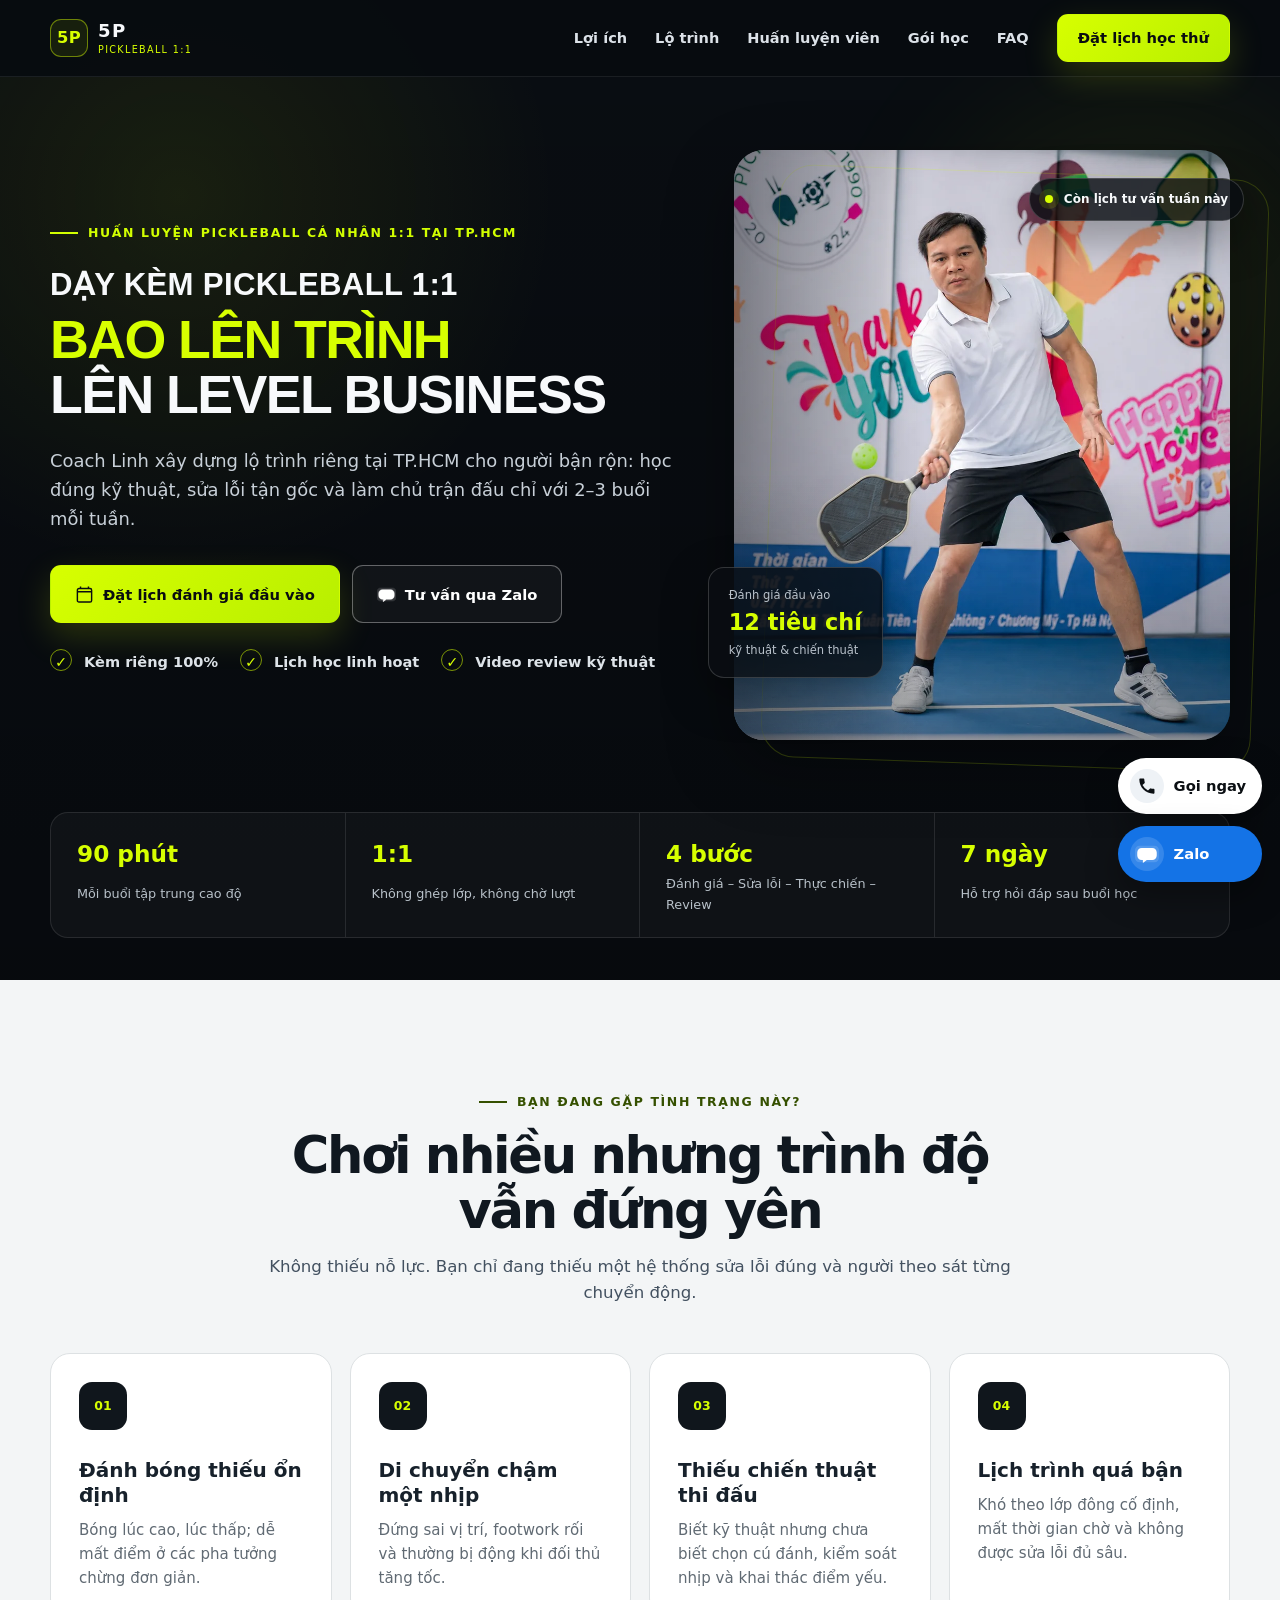
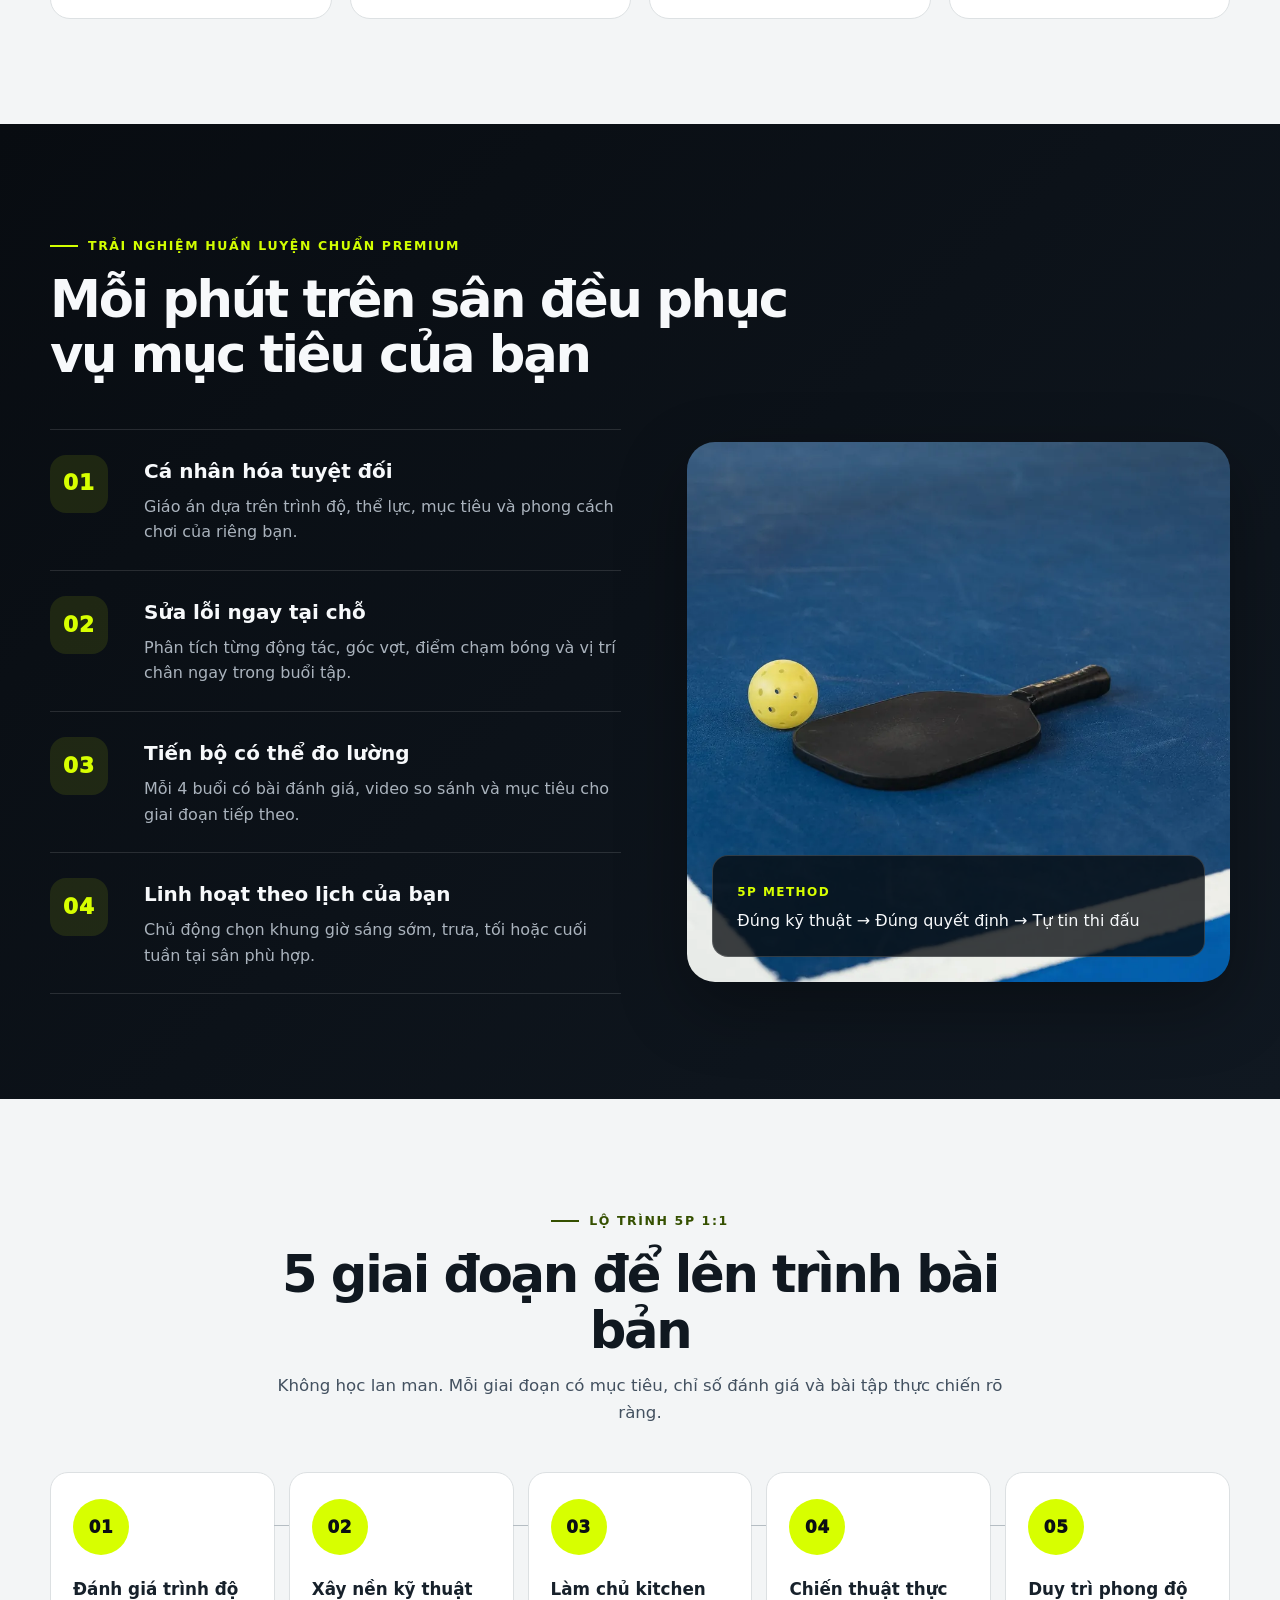
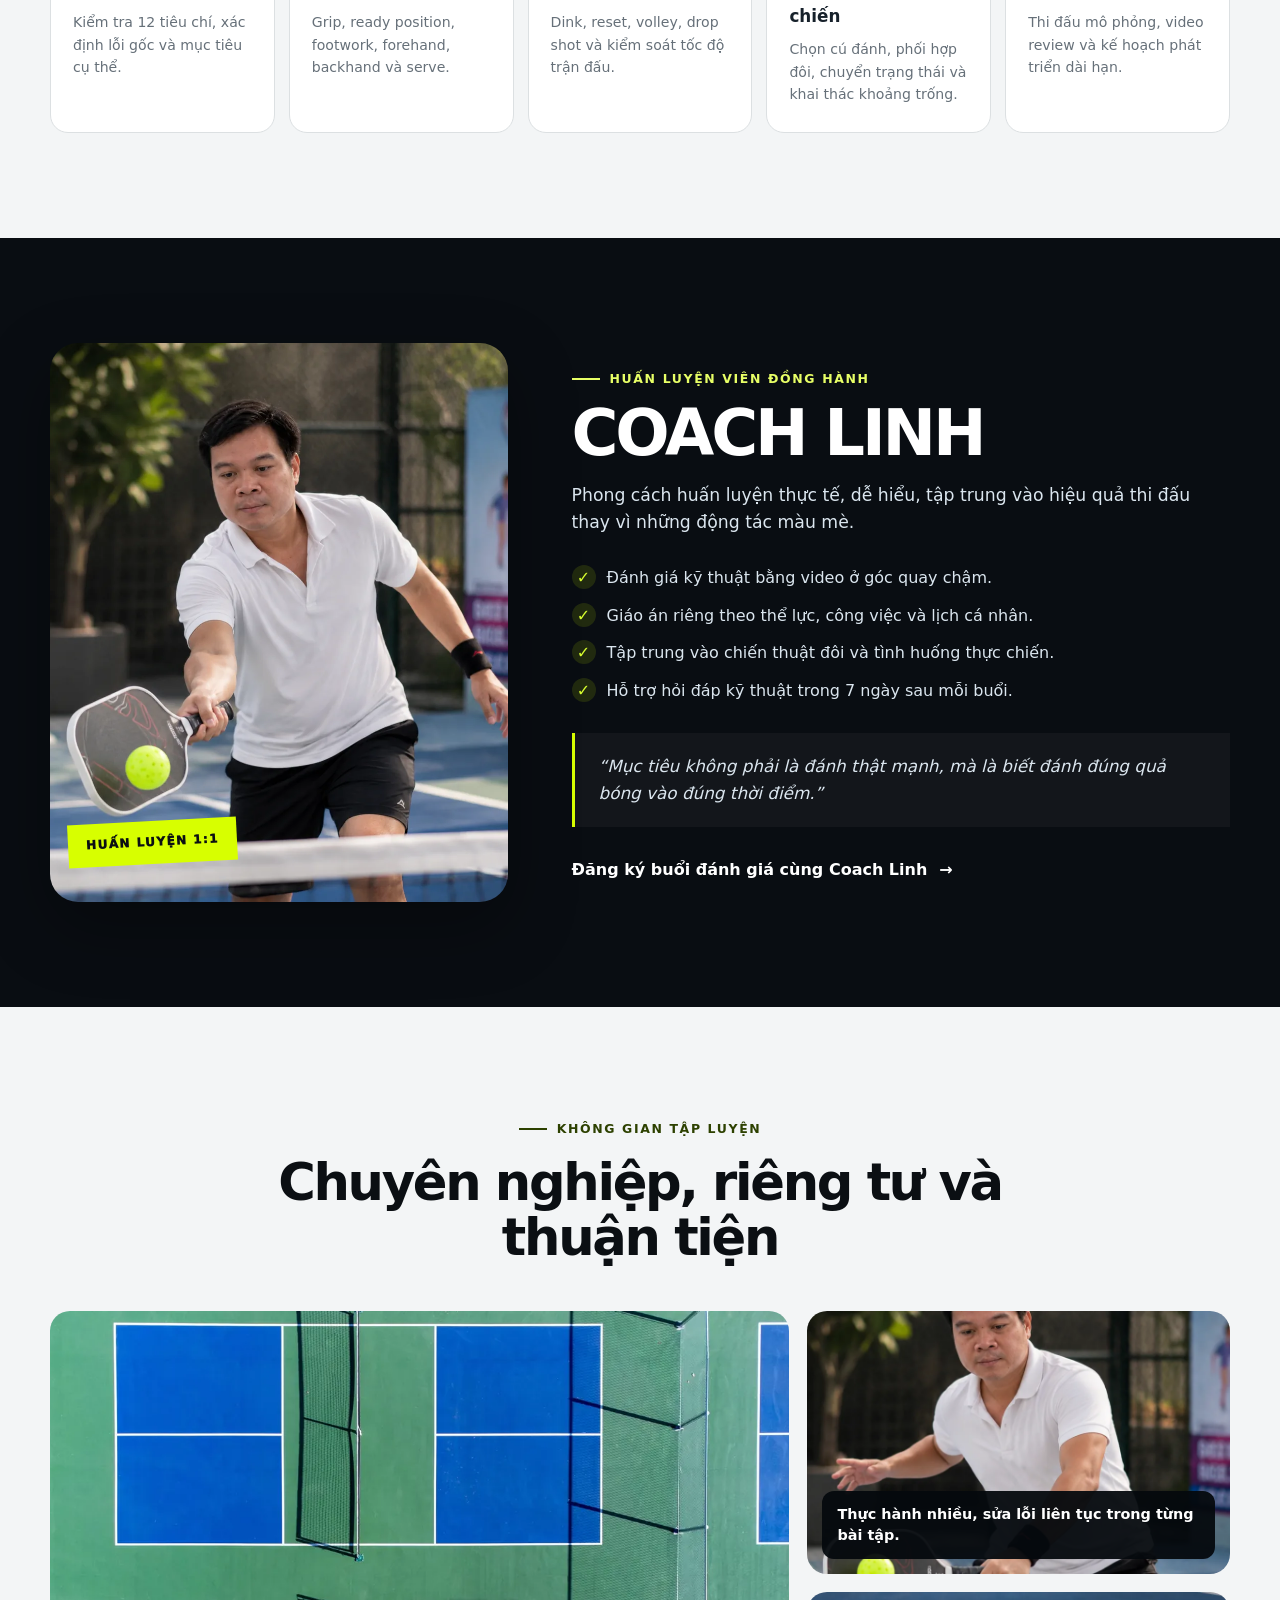
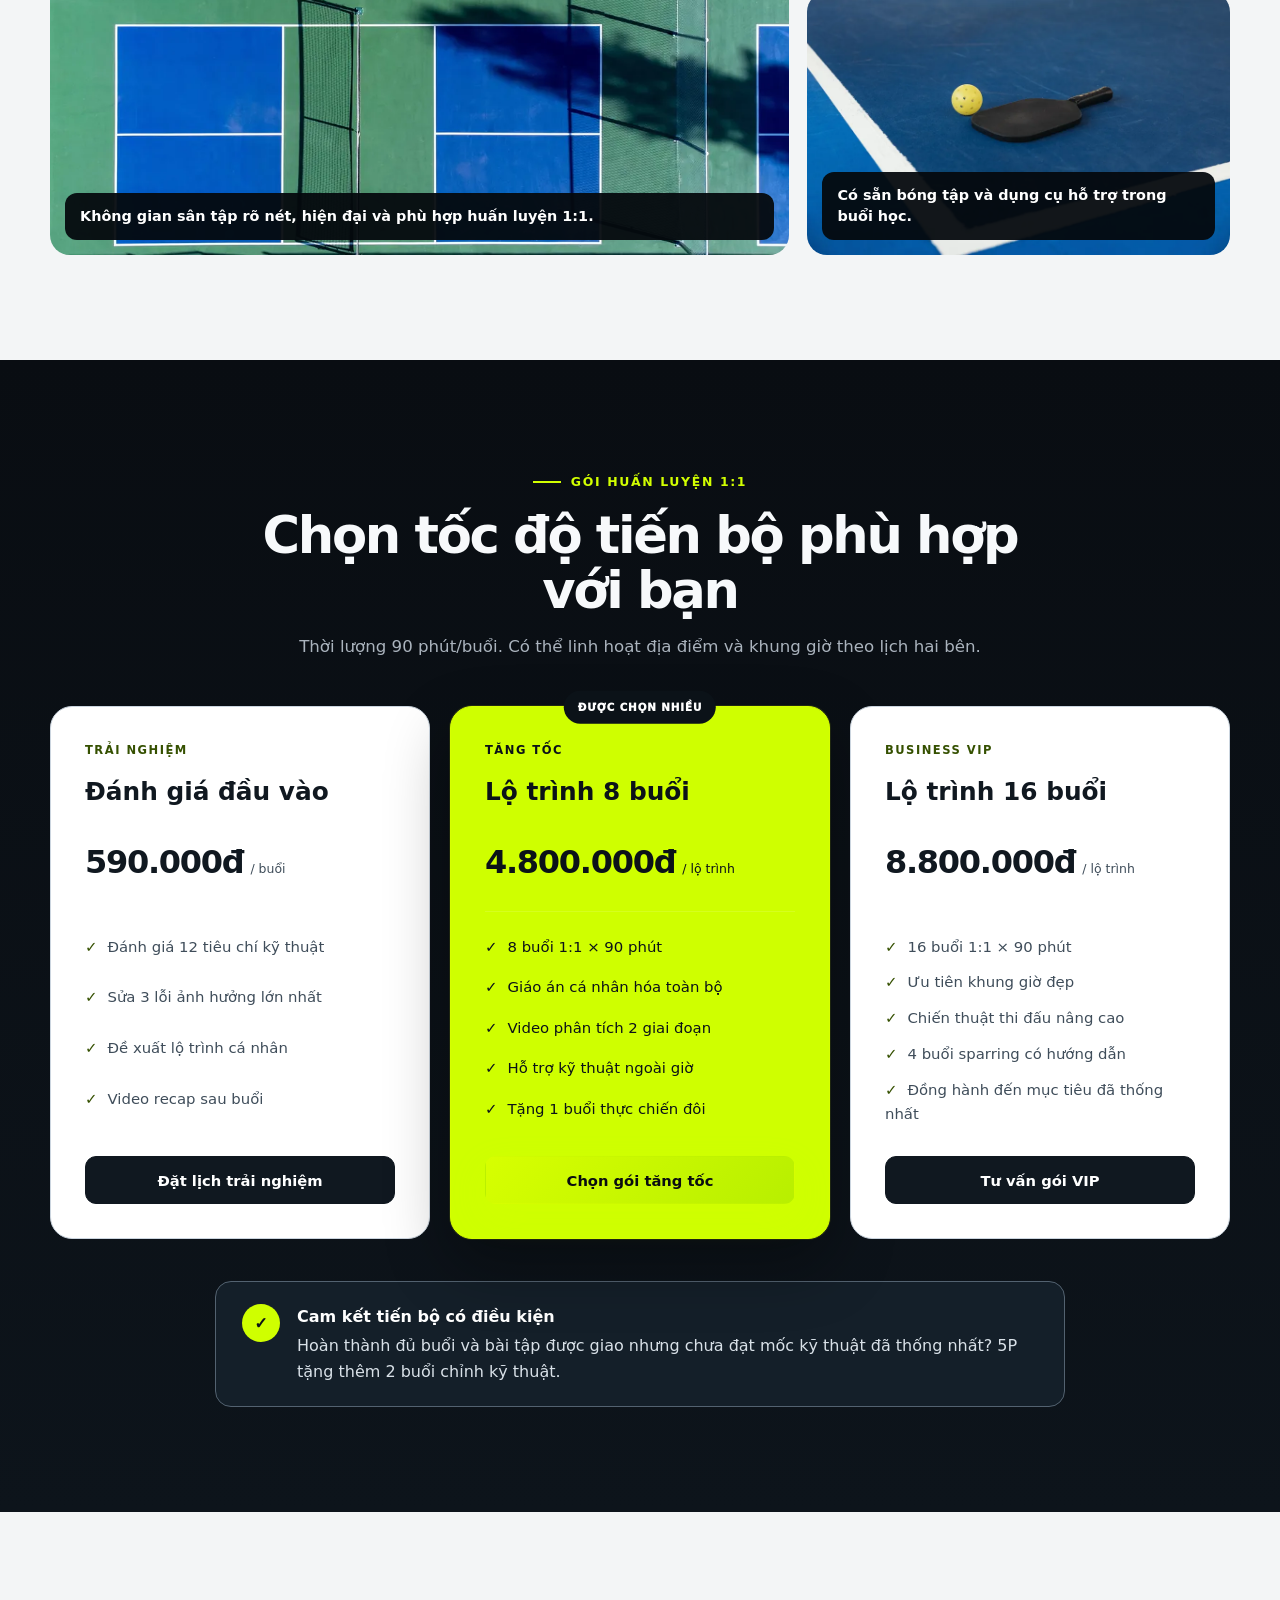
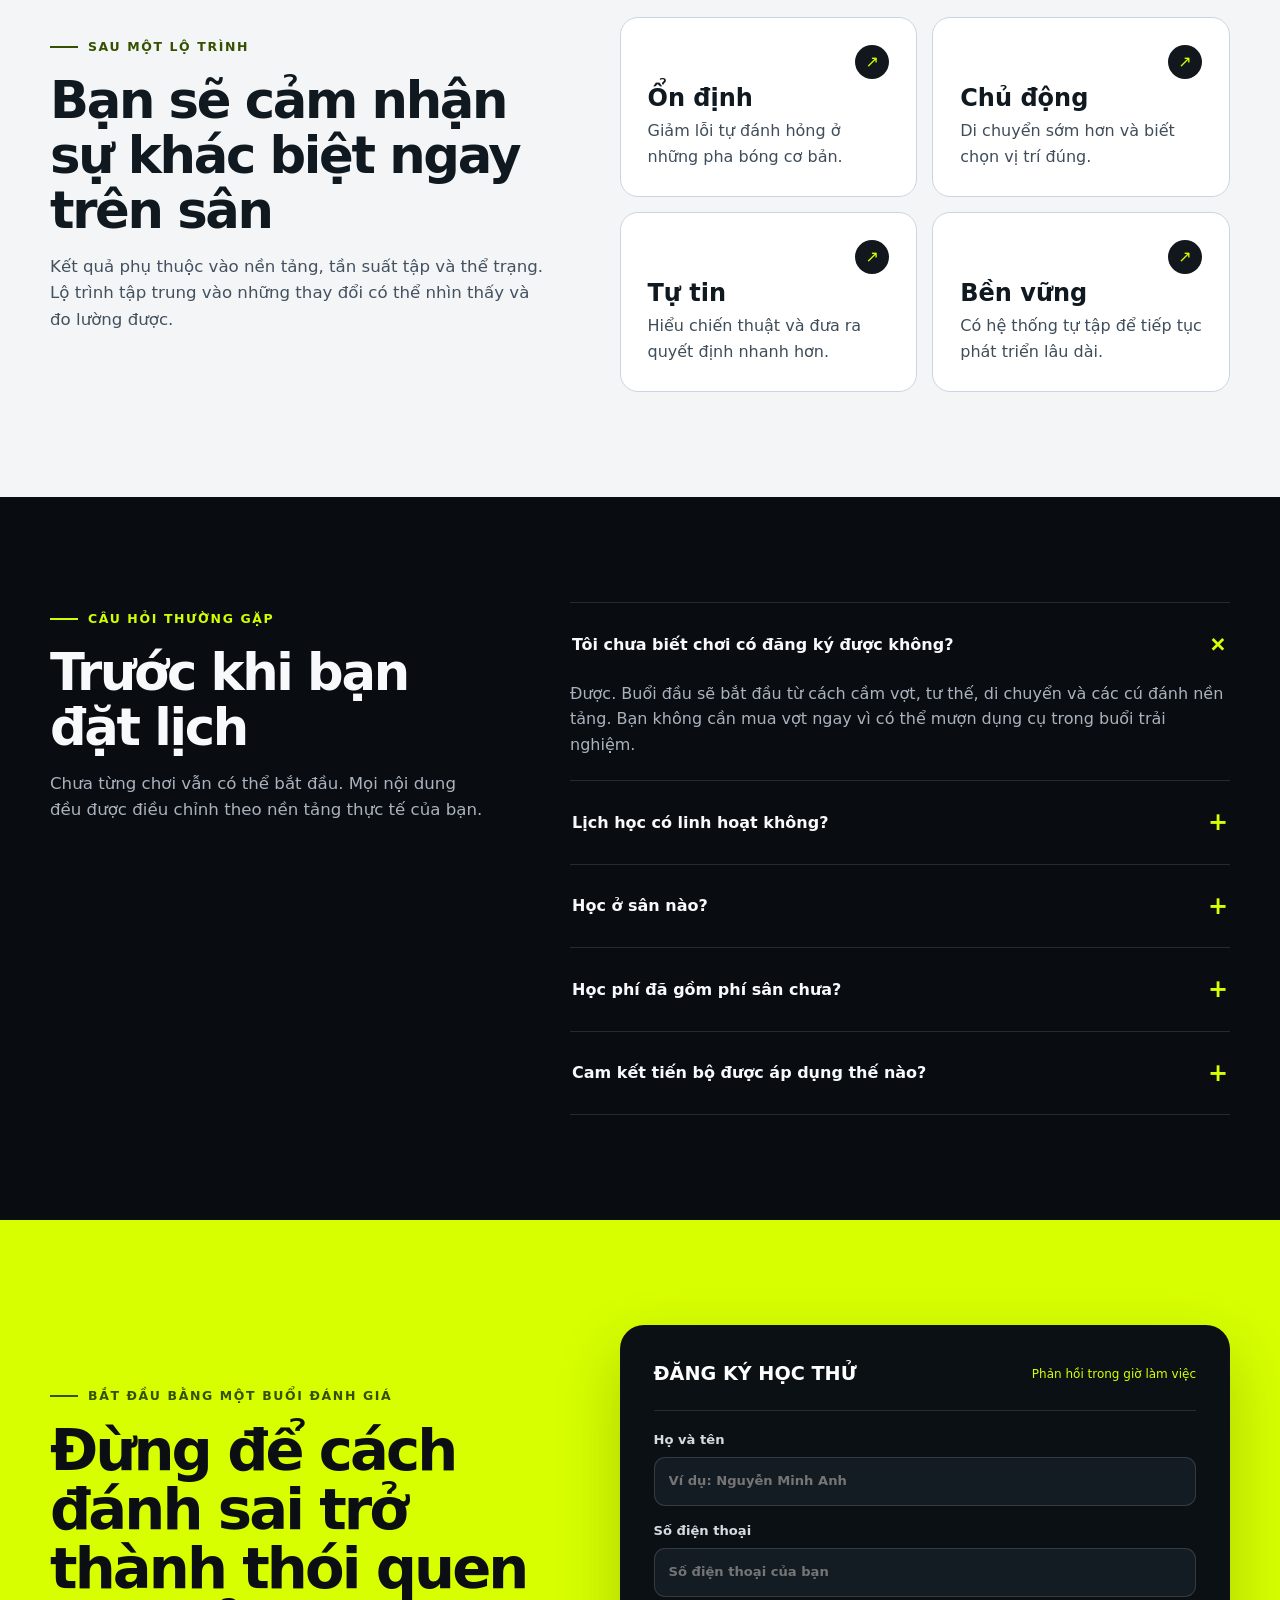
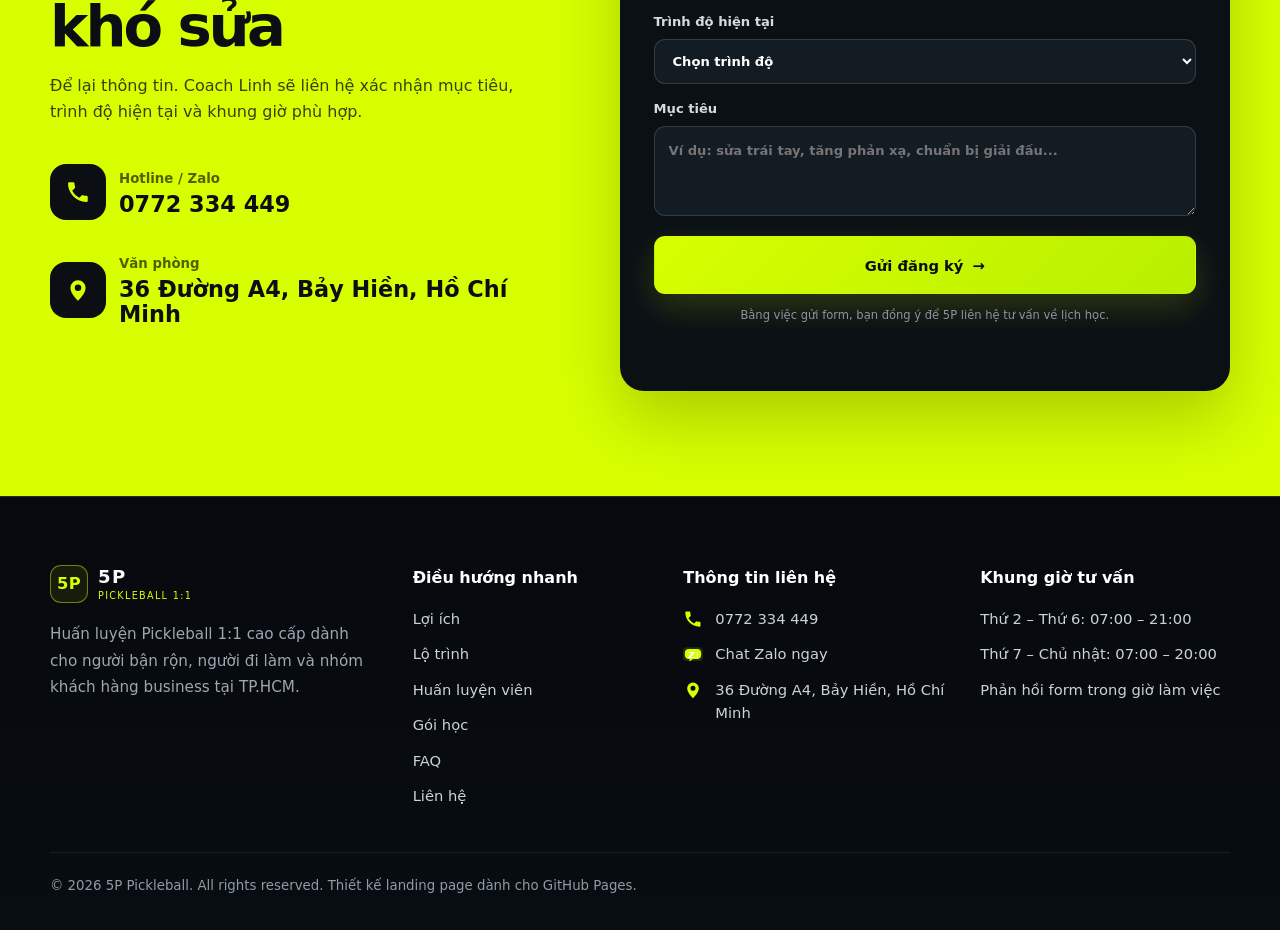
==== index.html @ e4f27873 "Add files via upload" ====
<!doctype html>
<html lang="vi">
<head>
  <meta charset="utf-8">
  <meta name="viewport" content="width=device-width, initial-scale=1">
  <title>Dạy Pickleball 1 Kèm 1 Tại TP.HCM | Coach Linh – 5P</title>
  <meta name="description" content="Coach Linh nhận dạy Pickleball 1 kèm 1 tại TP.HCM với lộ trình cá nhân hóa, lịch học linh hoạt, video sửa kỹ thuật và các gói 8–16 buổi.">
  <meta name="robots" content="index, follow, max-image-preview:large">
  <meta name="theme-color" content="#090d12">
  <meta property="og:type" content="website">
  <meta property="og:locale" content="vi_VN">
  <meta property="og:url" content="https://daykempickleball.com/">
  <meta property="og:site_name" content="5P Pickleball 1:1">
  <meta property="og:title" content="Dạy Pickleball 1 Kèm 1 Tại TP.HCM | Coach Linh – 5P">
  <meta property="og:description" content="Lộ trình Pickleball 1:1 cá nhân hóa, lịch học linh hoạt và video sửa kỹ thuật dành cho người bận rộn tại TP.HCM.">
  <meta property="og:image" content="https://daykempickleball.com/share-zalo-pickleball.png">
  <meta property="og:image:url" content="https://daykempickleball.com/share-zalo-pickleball.png">
  <meta property="og:image:secure_url" content="https://daykempickleball.com/share-zalo-pickleball.png">
  <meta property="og:image:type" content="image/png">
  <meta property="og:image:width" content="1731">
  <meta property="og:image:height" content="909">
  <meta property="og:image:alt" content="5P Pickleball 1:1 - Dạy kèm pickleball 1:1 bao lên trình, lên level business">
  <meta name="twitter:card" content="summary_large_image">
  <meta name="twitter:title" content="Dạy Pickleball 1 Kèm 1 Tại TP.HCM | Coach Linh – 5P">
  <meta name="twitter:description" content="Lộ trình Pickleball 1:1 cá nhân hóa, lịch học linh hoạt và video sửa kỹ thuật tại TP.HCM.">
  <meta name="twitter:image" content="https://daykempickleball.com/share-zalo-pickleball.png">
  <meta name="twitter:image:alt" content="5P Pickleball 1:1 - Dạy kèm Pickleball cá nhân tại TP.HCM">
  <link rel="canonical" href="https://daykempickleball.com/">
  <link rel="icon" href="assets/favicon.svg" type="image/svg+xml">
  <link rel="apple-touch-icon" sizes="180x180" href="assets/apple-touch-icon.png">
  <link rel="preload" href="assets/hero.webp" as="image" type="image/webp" fetchpriority="high">
  <link rel="stylesheet" href="style.css?v=20260714-pricing-contrast-v3">
  <style id="a11y-contrast-fix">
    /* WCAG contrast overrides: giữ nguyên bố cục, chỉ tăng độ tương phản chữ/nền. */
    .section-light,
    .gallery-section,
    .results-section {
      color: #17212b;
    }

    .section-light .section-heading h2,
    .gallery-section .section-heading h2,
    .results-section .section-heading h2 {
      color: #101820;
    }

    .section-light .section-heading p,
    .gallery-section figcaption,
    .results-section .section-heading p {
      color: #435160;
    }

    /* Eyebrow trên nền tối. */
    .section-dark .eyebrow:not(.dark),
    .coach-section .coach-copy .eyebrow,
    .pricing-section .eyebrow,
    .faq-section .eyebrow {
      color: #d2ff00;
    }

    /* Eyebrow trên nền sáng. */
    .section-light .eyebrow.dark,
    .gallery-section .eyebrow.dark,
    .results-section .eyebrow.dark,
    .cta-section .eyebrow.dark {
      color: #355000;
    }

    /* Khu bảng giá: card thường nền sáng, chữ tối. */
    .pricing-section .price-card:not(.featured) {
      background: #ffffff;
      color: #17212b;
      border-color: #cbd5df;
    }

    .pricing-section .price-card:not(.featured) .plan-name {
      color: #355000;
    }

    .pricing-section .price-card:not(.featured) h3,
    .pricing-section .price-card:not(.featured) .price strong {
      color: #101820;
    }

    .pricing-section .price-card:not(.featured) .price span,
    .pricing-section .price-card:not(.featured) ul li {
      color: #3f4d5a;
    }

    .pricing-section .price-card:not(.featured) ul li::before {
      color: #355000;
    }

    /* Nút trên card giá nền sáng: không dùng chữ xanh neon trên nền trắng. */
    .pricing-section .price-card:not(.featured) .btn.btn-outline {
      background: #101820;
      border-color: #101820;
      color: #ffffff;
      -webkit-text-fill-color: #ffffff;
      text-shadow: none;
    }

    .pricing-section .price-card:not(.featured) .btn.btn-outline:hover,
    .pricing-section .price-card:not(.featured) .btn.btn-outline:focus-visible {
      background: #d7ff00;
      border-color: #d7ff00;
      color: #0b0f13;
      -webkit-text-fill-color: #0b0f13;
    }

    /* Card nổi bật nền xanh sáng phải dùng chữ rất tối. */
    .pricing-section .price-card.featured {
      background: #cfff00;
      color: #0b1218;
    }

    .pricing-section .price-card.featured .plan-name,
    .pricing-section .price-card.featured h3,
    .pricing-section .price-card.featured .price strong,
    .pricing-section .price-card.featured .price span,
    .pricing-section .price-card.featured ul li,
    .pricing-section .price-card.featured ul li::before {
      color: #0b1218;
    }

    .pricing-section .price-card.featured .popular {
      background: #0b1218;
      color: #ffffff;
    }

    /* Khối cam kết trên nền tối. */
    .pricing-section .guarantee {
      background: #141f29;
      border-color: #536270;
    }

    .pricing-section .guarantee strong {
      color: #ffffff;
    }

    .pricing-section .guarantee p {
      color: #d9e1e8;
    }

    .pricing-section .guarantee-icon {
      background: #cfff00;
      color: #0b1218;
    }

    /* Kết quả trên nền sáng. */
    .results-section .result-card {
      background: #ffffff;
      color: #17212b;
      border-color: #cbd5df;
    }

    .results-section .result-card strong {
      color: #101820;
    }

    .results-section .result-card span {
      color: #3f4d5a;
    }

    /* Coach section: tăng tương phản toàn bộ phần chữ trên nền tối. */
    .coach-section .coach-copy .eyebrow {
      color: #d8ff2f;
    }

    .coach-section .coach-copy h2,
    .coach-section .coach-copy .text-link,
    .coach-section .coach-copy .text-link span {
      color: #ffffff;
    }

    .coach-section .coach-copy .lead,
    .coach-section .coach-copy p,
    .coach-section .coach-copy li,
    .coach-section .coach-copy blockquote {
      color: #dbe6ef;
    }

    .coach-section .coach-copy .check-list li span {
      color: #d8ff2f;
    }

    .coach-section .coach-copy .text-link {
      text-decoration-color: #d8ff2f;
    }

    /* Gallery: tăng tương phản cho tiêu đề, mô tả và chú thích trên nền sáng. */
    .gallery-section .section-heading .eyebrow.dark {
      color: #355000;
    }

    .gallery-section .section-heading h2 {
      color: #101820;
    }

    .gallery-section .section-heading p,
    .gallery-section figcaption {
      color: #334155;
    }

    /* Sửa dứt điểm lỗi đo tương phản của Lighthouse/PageSpeed ở nội dung ngoài màn hình. */
    main > section:not(.hero) {
      content-visibility: visible !important;
      contain-intrinsic-size: auto !important;
    }

    #hlv.coach-section,
    #hlv .coach-copy {
      background-color: #090d12 !important;
    }

    #hlv .coach-copy .eyebrow {
      color: #e8ff66 !important;
      background-color: #090d12 !important;
    }

    .gallery-section {
      background-color: #f3f5f6 !important;
      color: #0b0f13 !important;
    }

    .gallery-section .section-heading .eyebrow.dark {
      color: #2d4100 !important;
      background-color: #f3f5f6 !important;
    }

    .gallery-section .section-heading h2 {
      color: #0b0f13 !important;
    }

    .gallery-grid figcaption {
      background: #080c10 !important;
      color: #ffffff !important;
    }


    /* Gallery caption: nền tối đặc, chữ trắng rõ, không bị chìm trên ảnh. */
    main .gallery-section .gallery-grid figure figcaption {
      z-index: 3 !important;
      display: block !important;
      opacity: 1 !important;
      background: rgba(5, 9, 13, 0.94) !important;
      color: #ffffff !important;
      font-weight: 700 !important;
      font-size: 0.9rem !important;
      line-height: 1.45 !important;
      text-shadow: none !important;
      mix-blend-mode: normal !important;
      -webkit-text-fill-color: #ffffff !important;
    }

    /* Ảnh Coach Linh hiển thị trọn vẹn, nhỏ gọn và không còn bị crop. */
    #hlv .coach-grid {
      grid-template-columns: minmax(360px, 0.82fr) minmax(0, 1.18fr) !important;
      gap: clamp(40px, 5vw, 72px) !important;
    }

    #hlv .coach-photo {
      display: flex !important;
      justify-content: center !important;
      align-items: center !important;
      min-width: 0 !important;
    }

    #hlv .coach-photo img {
      display: block !important;
      width: min(100%, 540px) !important;
      height: auto !important;
      min-height: 0 !important;
      max-height: 720px !important;
      object-fit: contain !important;
      object-position: center center !important;
      background: #090d12 !important;
    }

    #hlv .photo-label {
      left: 18px !important;
    }

    @media (max-width: 900px) {
      #hlv .coach-grid {
        grid-template-columns: 1fr !important;
      }

      #hlv .coach-photo img {
        width: min(100%, 520px) !important;
        max-height: none !important;
      }
    }

    @media (max-width: 580px) {
      #hlv .coach-photo img {
        width: 100% !important;
      }

      main .gallery-section .gallery-grid figure figcaption {
        left: 10px !important;
        right: 10px !important;
        bottom: 10px !important;
        padding: 11px 13px !important;
        font-size: 0.84rem !important;
      }
    }
  </style>
  <script type="application/ld+json">
  {
    "@context": "https://schema.org",
    "@type": "LocalBusiness",
    "@id": "https://daykempickleball.com/#business",
    "name": "5P Pickleball 1:1",
    "description": "Dịch vụ huấn luyện Pickleball cá nhân 1:1 tại TP.HCM.",
    "url": "https://daykempickleball.com/",
    "image": "https://daykempickleball.com/share-zalo-pickleball.png",
    "telephone": "+84772334449",
    "priceRange": "₫₫₫",
    "areaServed": {
      "@type": "City",
      "name": "Thành phố Hồ Chí Minh"
    },
    "address": {
      "@type": "PostalAddress",
      "streetAddress": "36 Đường A4, Bảy Hiền",
      "addressLocality": "Thành phố Hồ Chí Minh",
      "addressCountry": "VN"
    },
    "openingHoursSpecification": [
      {
        "@type": "OpeningHoursSpecification",
        "dayOfWeek": ["Monday", "Tuesday", "Wednesday", "Thursday", "Friday"],
        "opens": "07:00",
        "closes": "21:00"
      },
      {
        "@type": "OpeningHoursSpecification",
        "dayOfWeek": ["Saturday", "Sunday"],
        "opens": "07:00",
        "closes": "20:00"
      }
    ]
  }
  </script>
</head>
<body>
  <svg class="svg-sprite" aria-hidden="true" focusable="false" width="0" height="0" style="position:absolute;overflow:hidden">
    <symbol id="icon-phone" viewBox="0 0 24 24">
      <path fill="currentColor" d="M6.6 10.8a15.3 15.3 0 0 0 6.6 6.6l2.2-2.2a1.2 1.2 0 0 1 1.2-.29c1 .34 2.07.52 3.17.52.67 0 1.21.54 1.21 1.21V20c0 .67-.54 1.21-1.21 1.21C10.5 21.21 2.79 13.5 2.79 4.21 2.79 3.54 3.33 3 4 3h3.56c.67 0 1.21.54 1.21 1.21 0 1.1.18 2.17.52 3.17a1.2 1.2 0 0 1-.29 1.22l-2.4 2.2Z"/>
    </symbol>
    <symbol id="icon-pin" viewBox="0 0 24 24">
      <path fill="currentColor" d="M12 22s7-6.2 7-12a7 7 0 1 0-14 0c0 5.8 7 12 7 12Zm0-9a3 3 0 1 1 0-6 3 3 0 0 1 0 6Z"/>
    </symbol>
    <symbol id="icon-zalo" viewBox="0 0 64 64">
      <path fill="currentColor" d="M12 10h40c6.63 0 12 5.37 12 12v20c0 6.63-5.37 12-12 12H12C5.37 54 0 48.63 0 42V22c0-6.63 5.37-12 12-12Z" opacity=".14"/>
      <path fill="currentColor" d="M18 16h28c6.63 0 12 5.37 12 12v8c0 6.63-5.37 12-12 12H31.5L21 56v-8H18c-6.63 0-12-5.37-12-12v-8c0-6.63 5.37-12 12-12Z"/>
      <path fill="#fff" d="M18.5 25.4h18.7c.73 0 1.2.48 1.2 1.17 0 .31-.1.62-.3.87L25.4 42.45h11.8c.68 0 1.16.47 1.16 1.15 0 .7-.48 1.17-1.16 1.17H17.95c-.72 0-1.2-.47-1.2-1.16 0-.33.1-.63.33-.9L29.75 27.7H18.5c-.7 0-1.16-.48-1.16-1.15 0-.7.46-1.16 1.16-1.16Zm26.8 0c.68 0 1.15.47 1.15 1.16v17.06c0 .68-.47 1.15-1.15 1.15-.7 0-1.17-.47-1.17-1.15V26.56c0-.7.47-1.16 1.17-1.16Z"/>
    </symbol>
  </svg>
  <a class="skip-link" href="#main">Đi đến nội dung chính</a>

  <header class="site-header" id="top">
    <div class="container nav-wrap">
      <div class="brand" aria-label="5P Pickleball">
        <span class="brand-mark" aria-hidden="true"><span class="mark-text">5P</span></span>
        <span><strong>5P</strong><small>PICKLEBALL 1:1</small></span>
      </div>

      <button class="menu-btn" type="button" aria-label="Mở menu" aria-expanded="false" aria-controls="main-nav">
        <span></span><span></span><span></span>
      </button>

      <nav class="main-nav" id="main-nav" aria-label="Điều hướng chính">
        <a href="#loi-ich">Lợi ích</a>
        <a href="#lo-trinh">Lộ trình</a>
        <a href="#hlv">Huấn luyện viên</a>
        <a href="#goi-hoc">Gói học</a>
        <a href="#faq">FAQ</a>
      </nav>

      <a class="btn btn-primary nav-cta" href="#dang-ky">Đặt lịch học thử</a>
    </div>
  </header>

  <main id="main">
    <section class="hero section-dark">
      <div class="hero-glow" aria-hidden="true"></div>
      <div class="container hero-grid">
        <div class="hero-copy">
          <span class="eyebrow">Huấn luyện Pickleball cá nhân 1:1 tại TP.HCM</span>
          <h1 aria-label="Dạy Kèm Pickleball 1:1 Bao Lên Trình, Lên Level Business"><span class="hero-title-line hero-title-kicker">Dạy Kèm Pickleball 1:1</span><span class="hero-title-line hero-title-accent">Bao Lên Trình</span><span class="hero-title-line">Lên Level Business</span></h1>
          <p class="hero-sub">Coach Linh xây dựng lộ trình riêng tại TP.HCM cho người bận rộn: học đúng kỹ thuật, sửa lỗi tận gốc và làm chủ trận đấu chỉ với 2–3 buổi mỗi tuần.</p>

          <div class="hero-actions">
            <a class="btn btn-primary btn-lg" href="#dang-ky">
              <svg viewBox="0 0 24 24" aria-hidden="true"><path d="M7 2v3M17 2v3M3.5 8.5h17M5 4.5h14a2 2 0 0 1 2 2v13a2 2 0 0 1-2 2H5a2 2 0 0 1-2-2v-13a2 2 0 0 1 2-2Z"/></svg>
              Đặt lịch đánh giá đầu vào
            </a>
            <a class="btn btn-ghost btn-lg js-zalo" href="#" rel="noopener">
              <svg viewBox="0 0 64 64" aria-hidden="true"><use href="#icon-zalo"/></svg>
              Tư vấn qua Zalo
            </a>
          </div>

          <div class="hero-points" aria-label="Điểm nổi bật">
            <span><i>✓</i> Kèm riêng 100%</span>
            <span><i>✓</i> Lịch học linh hoạt</span>
            <span><i>✓</i> Video review kỹ thuật</span>
          </div>
        </div>

        <div class="hero-media">
          <div class="hero-photo-wrap">
            <img src="assets/hero.webp" alt="Học viên thực hành cú đánh pickleball trên sân" width="960" height="1180" fetchpriority="high" decoding="async">
            <div class="floating-card score-card">
              <span>Đánh giá đầu vào</span>
              <strong>12 tiêu chí</strong>
              <small>kỹ thuật & chiến thuật</small>
            </div>
            <div class="floating-card slot-card">
              <span class="pulse"></span>
              Còn lịch tư vấn tuần này
            </div>
          </div>
        </div>
      </div>

      <div class="container trust-strip reveal delay-2">
        <div><strong>90 phút</strong><span>Mỗi buổi tập trung cao độ</span></div>
        <div><strong>1:1</strong><span>Không ghép lớp, không chờ lượt</span></div>
        <div><strong>4 bước</strong><span>Đánh giá – Sửa lỗi – Thực chiến – Review</span></div>
        <div><strong>7 ngày</strong><span>Hỗ trợ hỏi đáp sau buổi học</span></div>
      </div>
    </section>

    <section class="section section-light" id="loi-ich">
      <div class="container">
        <div class="section-heading center reveal">
          <span class="eyebrow dark">Bạn đang gặp tình trạng này?</span>
          <h2>Chơi nhiều nhưng trình độ vẫn đứng yên</h2>
          <p>Không thiếu nỗ lực. Bạn chỉ đang thiếu một hệ thống sửa lỗi đúng và người theo sát từng chuyển động.</p>
        </div>

        <div class="problem-grid">
          <article class="problem-card reveal">
            <span class="icon-box">01</span>
            <h3>Đánh bóng thiếu ổn định</h3>
            <p>Bóng lúc cao, lúc thấp; dễ mất điểm ở các pha tưởng chừng đơn giản.</p>
          </article>
          <article class="problem-card reveal delay-1">
            <span class="icon-box">02</span>
            <h3>Di chuyển chậm một nhịp</h3>
            <p>Đứng sai vị trí, footwork rối và thường bị động khi đối thủ tăng tốc.</p>
          </article>
          <article class="problem-card reveal delay-2">
            <span class="icon-box">03</span>
            <h3>Thiếu chiến thuật thi đấu</h3>
            <p>Biết kỹ thuật nhưng chưa biết chọn cú đánh, kiểm soát nhịp và khai thác điểm yếu.</p>
          </article>
          <article class="problem-card reveal delay-3">
            <span class="icon-box">04</span>
            <h3>Lịch trình quá bận</h3>
            <p>Khó theo lớp đông cố định, mất thời gian chờ và không được sửa lỗi đủ sâu.</p>
          </article>
        </div>
      </div>
    </section>

    <section class="section section-dark benefits">
      <div class="container">
        <div class="section-heading reveal">
          <span class="eyebrow">Trải nghiệm huấn luyện chuẩn premium</span>
          <h2>Mỗi phút trên sân đều phục vụ mục tiêu của bạn</h2>
        </div>

        <div class="benefit-layout">
          <div class="benefit-list">
            <article class="benefit-item reveal">
              <span>01</span>
              <div><h3>Cá nhân hóa tuyệt đối</h3><p>Giáo án dựa trên trình độ, thể lực, mục tiêu và phong cách chơi của riêng bạn.</p></div>
            </article>
            <article class="benefit-item reveal delay-1">
              <span>02</span>
              <div><h3>Sửa lỗi ngay tại chỗ</h3><p>Phân tích từng động tác, góc vợt, điểm chạm bóng và vị trí chân ngay trong buổi tập.</p></div>
            </article>
            <article class="benefit-item reveal delay-2">
              <span>03</span>
              <div><h3>Tiến bộ có thể đo lường</h3><p>Mỗi 4 buổi có bài đánh giá, video so sánh và mục tiêu cho giai đoạn tiếp theo.</p></div>
            </article>
            <article class="benefit-item reveal delay-3">
              <span>04</span>
              <div><h3>Linh hoạt theo lịch của bạn</h3><p>Chủ động chọn khung giờ sáng sớm, trưa, tối hoặc cuối tuần tại sân phù hợp.</p></div>
            </article>
          </div>

          <div class="benefit-visual reveal delay-2">
            <img src="assets/benefit-equipment.webp" alt="Vợt và bóng pickleball chuẩn bị cho buổi huấn luyện" width="900" height="1100" loading="lazy">
            <div class="glass-note">
              <strong>5P METHOD</strong>
              <p>Đúng kỹ thuật → Đúng quyết định → Tự tin thi đấu</p>
            </div>
          </div>
        </div>
      </div>
    </section>

    <section class="section section-light" id="lo-trinh">
      <div class="container">
        <div class="section-heading center reveal">
          <span class="eyebrow dark">Lộ trình 5P 1:1</span>
          <h2>5 giai đoạn để lên trình bài bản</h2>
          <p>Không học lan man. Mỗi giai đoạn có mục tiêu, chỉ số đánh giá và bài tập thực chiến rõ ràng.</p>
        </div>

        <div class="timeline">
          <article class="timeline-step reveal"><span>01</span><h3>Đánh giá trình độ</h3><p>Kiểm tra 12 tiêu chí, xác định lỗi gốc và mục tiêu cụ thể.</p></article>
          <article class="timeline-step reveal delay-1"><span>02</span><h3>Xây nền kỹ thuật</h3><p>Grip, ready position, footwork, forehand, backhand và serve.</p></article>
          <article class="timeline-step reveal delay-2"><span>03</span><h3>Làm chủ kitchen</h3><p>Dink, reset, volley, drop shot và kiểm soát tốc độ trận đấu.</p></article>
          <article class="timeline-step reveal delay-3"><span>04</span><h3>Chiến thuật thực chiến</h3><p>Chọn cú đánh, phối hợp đôi, chuyển trạng thái và khai thác khoảng trống.</p></article>
          <article class="timeline-step reveal delay-4"><span>05</span><h3>Duy trì phong độ</h3><p>Thi đấu mô phỏng, video review và kế hoạch phát triển dài hạn.</p></article>
        </div>
      </div>
    </section>

    <section class="section section-dark coach-section" id="hlv">
      <div class="container coach-grid">
        <div class="coach-photo reveal">
          <img src="assets/coach.webp" alt="Coach Linh – huấn luyện viên Pickleball 1:1" width="900" height="1100" loading="lazy" decoding="async">
          <span class="photo-label">HUẤN LUYỆN 1:1</span>
        </div>
        <div class="coach-copy reveal delay-1">
          <span class="eyebrow">Huấn luyện viên đồng hành</span>
          <h2>Coach Linh</h2>
          <p class="lead">Phong cách huấn luyện thực tế, dễ hiểu, tập trung vào hiệu quả thi đấu thay vì những động tác màu mè.</p>
          <ul class="check-list">
            <li><span>✓</span> Đánh giá kỹ thuật bằng video ở góc quay chậm.</li>
            <li><span>✓</span> Giáo án riêng theo thể lực, công việc và lịch cá nhân.</li>
            <li><span>✓</span> Tập trung vào chiến thuật đôi và tình huống thực chiến.</li>
            <li><span>✓</span> Hỗ trợ hỏi đáp kỹ thuật trong 7 ngày sau mỗi buổi.</li>
          </ul>
          <blockquote>“Mục tiêu không phải là đánh thật mạnh, mà là biết đánh đúng quả bóng vào đúng thời điểm.”</blockquote>
          <a class="text-link" href="#dang-ky">Đăng ký buổi đánh giá cùng Coach Linh <span>→</span></a>
        </div>
      </div>
    </section>

    <section class="section section-light gallery-section">
      <div class="container">
        <div class="section-heading center reveal">
          <span class="eyebrow dark">Không gian tập luyện</span>
          <h2>Chuyên nghiệp, riêng tư và thuận tiện</h2>
        </div>
        <div class="gallery-grid">
          <figure class="gallery-main reveal"><img src="assets/court.webp" alt="Toàn cảnh các sân pickleball xanh dương nhìn từ trên cao" width="1100" height="760" loading="lazy"><figcaption>Không gian sân tập rõ nét, hiện đại và phù hợp huấn luyện 1:1.</figcaption></figure>
          <figure class="reveal delay-1"><img src="assets/training.webp" alt="Người chơi thực hành cú đánh pickleball trên sân" width="900" height="560" loading="lazy"><figcaption>Thực hành nhiều, sửa lỗi liên tục trong từng bài tập.</figcaption></figure>
          <figure class="reveal delay-2"><img src="assets/equipment.webp" alt="Vợt và bóng pickleball trên mặt sân xanh" width="900" height="560" loading="lazy"><figcaption>Có sẵn bóng tập và dụng cụ hỗ trợ trong buổi học.</figcaption></figure>
        </div>
      </div>
    </section>

    <section class="section section-dark pricing-section" id="goi-hoc">
      <div class="container">
        <div class="section-heading center reveal">
          <span class="eyebrow">Gói huấn luyện 1:1</span>
          <h2>Chọn tốc độ tiến bộ phù hợp với bạn</h2>
          <p>Thời lượng 90 phút/buổi. Có thể linh hoạt địa điểm và khung giờ theo lịch hai bên.</p>
        </div>

        <div class="pricing-grid">
          <article class="price-card reveal">
            <span class="plan-name">TRẢI NGHIỆM</span>
            <h3>Đánh giá đầu vào</h3>
            <div class="price"><strong>590.000đ</strong><span>/ buổi</span></div>
            <ul>
              <li>Đánh giá 12 tiêu chí kỹ thuật</li>
              <li>Sửa 3 lỗi ảnh hưởng lớn nhất</li>
              <li>Đề xuất lộ trình cá nhân</li>
              <li>Video recap sau buổi</li>
            </ul>
            <a class="btn btn-outline full" href="#dang-ky">Đặt lịch trải nghiệm</a>
          </article>

          <article class="price-card featured reveal delay-1">
            <div class="popular">ĐƯỢC CHỌN NHIỀU</div>
            <span class="plan-name">TĂNG TỐC</span>
            <h3>Lộ trình 8 buổi</h3>
            <div class="price"><strong>4.800.000đ</strong><span>/ lộ trình</span></div>
            <ul>
              <li>8 buổi 1:1 × 90 phút</li>
              <li>Giáo án cá nhân hóa toàn bộ</li>
              <li>Video phân tích 2 giai đoạn</li>
              <li>Hỗ trợ kỹ thuật ngoài giờ</li>
              <li>Tặng 1 buổi thực chiến đôi</li>
            </ul>
            <a class="btn btn-primary full" href="#dang-ky">Chọn gói tăng tốc</a>
          </article>

          <article class="price-card reveal delay-2">
            <span class="plan-name">BUSINESS VIP</span>
            <h3>Lộ trình 16 buổi</h3>
            <div class="price"><strong>8.800.000đ</strong><span>/ lộ trình</span></div>
            <ul>
              <li>16 buổi 1:1 × 90 phút</li>
              <li>Ưu tiên khung giờ đẹp</li>
              <li>Chiến thuật thi đấu nâng cao</li>
              <li>4 buổi sparring có hướng dẫn</li>
              <li>Đồng hành đến mục tiêu đã thống nhất</li>
            </ul>
            <a class="btn btn-outline full" href="#dang-ky">Tư vấn gói VIP</a>
          </article>
        </div>

        <div class="guarantee reveal">
          <span class="guarantee-icon">✓</span>
          <div><strong>Cam kết tiến bộ có điều kiện</strong><p>Hoàn thành đủ buổi và bài tập được giao nhưng chưa đạt mốc kỹ thuật đã thống nhất? 5P tặng thêm 2 buổi chỉnh kỹ thuật.</p></div>
        </div>
      </div>
    </section>

    <section class="section section-light results-section">
      <div class="container results-grid">
        <div class="section-heading reveal">
          <span class="eyebrow dark">Sau một lộ trình</span>
          <h2>Bạn sẽ cảm nhận sự khác biệt ngay trên sân</h2>
          <p>Kết quả phụ thuộc vào nền tảng, tần suất tập và thể trạng. Lộ trình tập trung vào những thay đổi có thể nhìn thấy và đo lường được.</p>
        </div>
        <div class="result-cards">
          <article class="result-card reveal"><strong>Ổn định</strong><span>Giảm lỗi tự đánh hỏng ở những pha bóng cơ bản.</span></article>
          <article class="result-card reveal delay-1"><strong>Chủ động</strong><span>Di chuyển sớm hơn và biết chọn vị trí đúng.</span></article>
          <article class="result-card reveal delay-2"><strong>Tự tin</strong><span>Hiểu chiến thuật và đưa ra quyết định nhanh hơn.</span></article>
          <article class="result-card reveal delay-3"><strong>Bền vững</strong><span>Có hệ thống tự tập để tiếp tục phát triển lâu dài.</span></article>
        </div>
      </div>
    </section>

    <section class="section section-dark faq-section" id="faq">
      <div class="container faq-grid">
        <div class="section-heading reveal">
          <span class="eyebrow">Câu hỏi thường gặp</span>
          <h2>Trước khi bạn đặt lịch</h2>
          <p>Chưa từng chơi vẫn có thể bắt đầu. Mọi nội dung đều được điều chỉnh theo nền tảng thực tế của bạn.</p>
        </div>
        <div class="accordion reveal delay-1">
          <details open><summary>Tôi chưa biết chơi có đăng ký được không?<span>+</span></summary><p>Được. Buổi đầu sẽ bắt đầu từ cách cầm vợt, tư thế, di chuyển và các cú đánh nền tảng. Bạn không cần mua vợt ngay vì có thể mượn dụng cụ trong buổi trải nghiệm.</p></details>
          <details><summary>Lịch học có linh hoạt không?<span>+</span></summary><p>Có. Bạn có thể đăng ký theo khung giờ sáng sớm, trưa, tối hoặc cuối tuần. Lịch cụ thể được xác nhận trước từng tuần.</p></details>
          <details><summary>Học ở sân nào?<span>+</span></summary><p>Văn phòng đặt tại 36 Đường A4, Bảy Hiền, Hồ Chí Minh. Lịch sân tập được sắp xếp linh hoạt tại các sân Pickleball phù hợp trong TP.HCM tùy khung giờ và nhu cầu.</p></details>
          <details><summary>Học phí đã gồm phí sân chưa?<span>+</span></summary><p>Học phí gồm huấn luyện và dụng cụ tập cơ bản. Phí thuê sân được báo riêng theo địa điểm và khung giờ để bạn chủ động lựa chọn.</p></details>
          <details><summary>Cam kết tiến bộ được áp dụng thế nào?<span>+</span></summary><p>Hai bên thống nhất mốc kỹ thuật sau buổi đánh giá đầu vào. Khi học viên hoàn thành đủ buổi và bài tập nhưng chưa đạt mốc, 5P tặng thêm 2 buổi chỉnh kỹ thuật.</p></details>
        </div>
      </div>
    </section>

    <section class="section cta-section" id="dang-ky">
      <div class="container cta-grid">
        <div class="cta-copy reveal">
          <span class="eyebrow dark">Bắt đầu bằng một buổi đánh giá</span>
          <h2>Đừng để cách đánh sai trở thành thói quen khó sửa</h2>
          <p>Để lại thông tin. Coach Linh sẽ liên hệ xác nhận mục tiêu, trình độ hiện tại và khung giờ phù hợp.</p>
          <div class="contact-list">
            <a class="js-phone contact-card" href="#"><span><svg viewBox="0 0 24 24" aria-hidden="true"><use href="#icon-phone"/></svg></span><div><small>Hotline / Zalo</small><strong class="js-phone-text">0772 334 449</strong></div></a>
            <div class="contact-card"><span><svg viewBox="0 0 24 24" aria-hidden="true"><use href="#icon-pin"/></svg></span><div><small>Văn phòng</small><strong>36 Đường A4, Bảy Hiền, Hồ Chí Minh</strong></div></div>
          </div>
        </div>

        <form class="lead-form reveal delay-1" id="lead-form" action="https://script.google.com/macros/s/AKfycby9Dn0vrrM283ds7GKVzIPrRD3t_8f7y51CxE2OZ3Av4Trtv2-pucPFFywoBdTu55Ym/exec" method="post" target="sheet-submit-frame" accept-charset="UTF-8">
          <input type="hidden" name="submissionId" id="submission-id" value="">
          <div class="form-head"><strong>ĐĂNG KÝ HỌC THỬ</strong><span>Phản hồi trong giờ làm việc</span></div>
          <label>Họ và tên<input type="text" name="name" placeholder="Ví dụ: Nguyễn Minh Anh" required autocomplete="name"></label>
          <label>Số điện thoại<input type="tel" name="phone" placeholder="Số điện thoại của bạn" required autocomplete="tel" inputmode="tel"></label>
          <label>Trình độ hiện tại<select name="level" required><option value="">Chọn trình độ</option><option>Mới bắt đầu</option><option>Đã chơi dưới 6 tháng</option><option>Đã chơi trên 6 tháng</option><option>Đang thi đấu phong trào</option></select></label>
          <label>Mục tiêu<textarea name="goal" rows="3" placeholder="Ví dụ: sửa trái tay, tăng phản xạ, chuẩn bị giải đấu..."></textarea></label>
          <button class="btn btn-primary btn-lg full" type="submit"><span class="submit-label">Gửi đăng ký</span> <span aria-hidden="true">→</span></button>
          <p class="form-note">Bằng việc gửi form, bạn đồng ý để 5P liên hệ tư vấn về lịch học.</p>
          <div class="form-status" role="status" aria-live="polite"></div>
        </form>
        <iframe class="sheet-submit-frame" id="sheet-submit-frame" name="sheet-submit-frame" title="Gửi dữ liệu đăng ký" aria-hidden="true"></iframe>
      </div>
    </section>
  </main>

  <footer class="site-footer">
    <div class="container footer-grid">
      <div class="footer-brand-block">
        <div class="brand footer-brand" aria-label="5P Pickleball">
          <span class="brand-mark" aria-hidden="true"><span class="mark-text">5P</span></span>
          <span><strong>5P</strong><small>PICKLEBALL 1:1</small></span>
        </div>
        <p>Huấn luyện Pickleball 1:1 cao cấp dành cho người bận rộn, người đi làm và nhóm khách hàng business tại TP.HCM.</p>
      </div>
      <div>
        <h3>Điều hướng nhanh</h3>
        <div class="footer-links">
          <a href="#loi-ich">Lợi ích</a>
          <a href="#lo-trinh">Lộ trình</a>
          <a href="#hlv">Huấn luyện viên</a>
          <a href="#goi-hoc">Gói học</a>
          <a href="#faq">FAQ</a>
          <a href="#dang-ky">Liên hệ</a>
        </div>
      </div>
      <div>
        <h3>Thông tin liên hệ</h3>
        <ul class="footer-contact">
          <li><svg viewBox="0 0 24 24" aria-hidden="true"><use href="#icon-phone"/></svg><a class="js-phone" href="#"><span class="js-phone-text">0772 334 449</span></a></li>
          <li><svg viewBox="0 0 64 64" aria-hidden="true"><use href="#icon-zalo"/></svg><a class="js-zalo" href="#">Chat Zalo ngay</a></li>
          <li><svg viewBox="0 0 24 24" aria-hidden="true"><use href="#icon-pin"/></svg><span>36 Đường A4, Bảy Hiền, Hồ Chí Minh</span></li>
        </ul>
      </div>
      <div>
        <h3>Khung giờ tư vấn</h3>
        <ul class="footer-schedule">
          <li>Thứ 2 – Thứ 6: 07:00 – 21:00</li>
          <li>Thứ 7 – Chủ nhật: 07:00 – 20:00</li>
          <li>Phản hồi form trong giờ làm việc</li>
        </ul>
      </div>
      <small>© <span id="year"></span> 5P Pickleball. All rights reserved. Thiết kế landing page dành cho GitHub Pages.</small>
    </div>
  </footer>

  <div class="floating-actions" aria-label="Liên hệ nhanh">
    <a class="float-phone js-phone" href="#" aria-label="Gọi điện">
      <span class="float-icon"><svg viewBox="0 0 24 24" aria-hidden="true"><use href="#icon-phone"/></svg></span>
      <span class="float-text">Gọi ngay</span>
    </a>
    <a class="float-zalo js-zalo" href="#" aria-label="Chat Zalo">
      <span class="float-icon"><svg viewBox="0 0 64 64" aria-hidden="true"><use href="#icon-zalo"/></svg></span>
      <span class="float-text">Zalo</span>
    </a>
  </div>

  <script src="script.js"></script>
</body>
</html>
---- style.css ----
:root {
  --bg: #090d12;
  --bg-2: #0e141b;
  --card: #121a22;
  --line: rgba(255,255,255,.12);
  --text: #f7f9fb;
  --muted: #aab3bd;
  --lime: #d7ff00;
  --lime-2: #a8e500;
  --ink: #0b0f13;
  --light: #f3f5f6;
  --white: #fff;
  --radius: 20px;
  --shadow: 0 24px 70px rgba(0,0,0,.32);
  --container: 1180px;
}

* { box-sizing: border-box; }
html { scroll-behavior: smooth; }
body {
  margin: 0;
  font-family: Inter, ui-sans-serif, system-ui, -apple-system, BlinkMacSystemFont, "Segoe UI", sans-serif;
  color: var(--text);
  background: var(--bg);
  line-height: 1.6;
  -webkit-font-smoothing: antialiased;
  overflow-x: hidden;
}
img { max-width: 100%; display: block; }
a { color: inherit; text-decoration: none; }
button, input, select, textarea { font: inherit; }
button { cursor: pointer; }
.container { width: min(calc(100% - 40px), var(--container)); margin-inline: auto; }
.section { padding: 105px 0; }
main > section:not(.hero) { content-visibility: visible; contain-intrinsic-size: auto; }
.section-dark { background: var(--bg); }
.section-light { background: var(--light); color: var(--ink); }
.skip-link { position: fixed; z-index: 1000; top: 12px; left: 12px; padding: 10px 14px; background: var(--lime); color: var(--ink); transform: translateY(-150%); }
.skip-link:focus { transform: none; }

.site-header {
  position: fixed; inset: 0 0 auto; z-index: 100;
  background: rgba(8,12,16,.95);
  border-bottom: 1px solid rgba(255,255,255,.08);
  transition: .3s ease;
}
.site-header.scrolled { background: rgba(8,12,16,.94); box-shadow: 0 10px 40px rgba(0,0,0,.25); }
.nav-wrap { min-height: 76px; display: flex; align-items: center; gap: 28px; }
.brand { display: inline-flex; align-items: center; gap: 10px; flex: 0 0 auto; }
.brand-mark { width: 38px; height: 38px; display: grid; place-items: center; border: 1px solid rgba(215,255,0,.45); border-radius: 11px; background: rgba(215,255,0,.08); }
.brand-mark .mark-text { color: var(--lime); font-weight: 900; font-size: 1.02rem; letter-spacing: .02em; line-height: 1; }
.brand > span:last-child { display: grid; line-height: 1; }
.brand strong { font-size: 1.13rem; letter-spacing: .08em; }
.brand small { margin-top: 5px; color: var(--lime); font-size: .6rem; letter-spacing: .14em; }
.main-nav { margin-left: auto; display: flex; align-items: center; gap: 28px; }
.main-nav a { color: #dce2e8; font-size: .91rem; font-weight: 700; transition: .2s; }
.main-nav a:hover { color: var(--lime); }
.menu-btn { display: none; background: transparent; border: 0; padding: 8px; margin-left: auto; }
.menu-btn span { display: block; width: 24px; height: 2px; background: #fff; margin: 5px 0; transition: .25s; }

.btn { display: inline-flex; align-items: center; justify-content: center; gap: 9px; min-height: 48px; padding: 0 20px; border-radius: 11px; border: 1px solid transparent; font-weight: 900; font-size: .92rem; transition: .25s ease; }
.btn:hover { transform: translateY(-2px); }
.btn svg { width: 19px; height: 19px; fill: none; stroke: currentColor; stroke-width: 1.8; }
.btn-primary { background: linear-gradient(135deg, var(--lime), #b8ef00); color: #0a0d10; box-shadow: 0 13px 34px rgba(215,255,0,.17); }
.btn-primary:hover { box-shadow: 0 16px 40px rgba(215,255,0,.28); }
.btn-ghost { border-color: rgba(255,255,255,.34); color: #fff; background: rgba(255,255,255,.04); }
.btn-ghost:hover { border-color: var(--lime); color: var(--lime); }
.btn-outline { border-color: rgba(215,255,0,.55); color: var(--lime); background: transparent; }
.btn-outline:hover { background: var(--lime); color: var(--ink); }
.btn-lg { min-height: 58px; padding-inline: 24px; }
.full { width: 100%; }

.hero { position: relative; min-height: 820px; padding: 150px 0 42px; overflow: hidden; }
.hero::before { content: ""; position: absolute; inset: 0; background: radial-gradient(circle at 14% 20%, rgba(215,255,0,.08), transparent 28%), linear-gradient(180deg, transparent, rgba(0,0,0,.26)); pointer-events: none; }
.hero-glow { position: absolute; width: 420px; height: 420px; border-radius: 50%; background: rgba(215,255,0,.06); filter: blur(70px); right: -70px; top: 90px; }
.hero-grid { position: relative; z-index: 1; display: grid; grid-template-columns: 1.12fr .88fr; align-items: center; gap: 52px; }
.hero-copy, .hero-media { opacity: 1; transform: none; }
.eyebrow { display: inline-flex; align-items: center; gap: 10px; color: var(--lime); font-weight: 900; font-size: .78rem; letter-spacing: .13em; text-transform: uppercase; }
.eyebrow::before { content: ""; width: 28px; height: 2px; background: currentColor; }
.eyebrow.dark { color: #465d00; }
.hero h1 { max-width: 760px; margin: 24px 0 26px; font-family: "Arial Black", "Segoe UI", Arial, sans-serif; font-size: clamp(2.6rem, 4.2vw, 4.25rem); line-height: 1.02; letter-spacing: -.03em; text-transform: uppercase; font-weight: 900; }
.hero-title-line { display: block; white-space: normal; color: var(--text); }
.hero-title-kicker { margin-bottom: .28em; font-size: .58em; line-height: 1.15; letter-spacing: .01em; }
.hero-title-line.hero-title-accent { color: var(--lime); }
.hero-sub { max-width: 660px; margin: 0 0 32px; color: #c8d0d8; font-size: 1.12rem; }
.hero-actions { display: flex; flex-wrap: wrap; gap: 12px; }
.hero-points { display: flex; flex-wrap: wrap; gap: 22px; margin-top: 26px; color: #dde3e8; font-size: .91rem; font-weight: 700; }
.hero-points i { display: inline-grid; place-items: center; width: 22px; height: 22px; margin-right: 7px; border: 1px solid rgba(215,255,0,.55); border-radius: 50%; color: var(--lime); font-style: normal; }
.hero-photo-wrap { position: relative; min-height: 590px; }
.hero-photo-wrap::before { content: ""; position: absolute; inset: 22px -30px -25px 36px; border: 1px solid rgba(215,255,0,.18); border-radius: 34px; transform: rotate(2deg); }
.hero-photo-wrap img { width: 100%; height: 590px; object-fit: cover; object-position: center center; border-radius: 30px; box-shadow: var(--shadow); }
.hero-photo-wrap::after { content: ""; position: absolute; inset: 0; border-radius: 30px; background: linear-gradient(90deg, rgba(9,13,18,.45), transparent 38%), linear-gradient(0deg, rgba(9,13,18,.36), transparent 45%); pointer-events: none; }
.floating-card { position: absolute; z-index: 2; background: rgba(10,14,19,.82); border: 1px solid rgba(255,255,255,.17); box-shadow: 0 16px 45px rgba(0,0,0,.35); }
.score-card { left: -26px; bottom: 62px; padding: 18px 20px; border-radius: 16px; display: grid; }
.score-card span, .score-card small { color: #b9c2cb; font-size: .72rem; }
.score-card strong { color: var(--lime); font-size: 1.4rem; }
.slot-card { right: -14px; top: 28px; padding: 11px 15px; border-radius: 999px; font-weight: 800; font-size: .75rem; }
.pulse { display: inline-block; width: 8px; height: 8px; margin-right: 7px; border-radius: 50%; background: var(--lime); box-shadow: 0 0 0 6px rgba(215,255,0,.12); }
.trust-strip { position: relative; z-index: 2; margin-top: 72px; display: grid; grid-template-columns: repeat(4,1fr); border: 1px solid rgba(255,255,255,.1); border-radius: 18px; overflow: hidden; background: rgba(255,255,255,.035); }
.trust-strip div { padding: 22px 26px; display: grid; gap: 2px; border-right: 1px solid rgba(255,255,255,.1); }
.trust-strip div:last-child { border-right: 0; }
.trust-strip strong { color: var(--lime); font-size: 1.45rem; }
.trust-strip span { color: #b8c1c9; font-size: .8rem; }

.section-heading { max-width: 760px; margin-bottom: 46px; }
.section-heading.center { margin-inline: auto; text-align: center; }
.section-heading.center .eyebrow { justify-content: center; }
.section-heading h2 { margin: 16px 0 15px; font-size: clamp(2.2rem, 4vw, 3.65rem); line-height: 1.08; letter-spacing: -.045em; }
.section-heading p { margin: 0; color: #5f6871; font-size: 1.04rem; }
.section-dark .section-heading p { color: var(--muted); }

.problem-grid { display: grid; grid-template-columns: repeat(4,1fr); gap: 18px; }
.problem-card { position: relative; min-height: 248px; padding: 28px; border: 1px solid #dde1e3; border-radius: var(--radius); background: #fff; transition: .25s; }
.problem-card:hover { transform: translateY(-6px); border-color: #bdd100; box-shadow: 0 20px 45px rgba(12,17,21,.09); }
.icon-box { display: inline-grid; place-items: center; width: 48px; height: 48px; border-radius: 13px; background: #10161c; color: var(--lime); font-weight: 900; font-size: .78rem; }
.problem-card h3 { margin: 28px 0 10px; font-size: 1.25rem; line-height: 1.25; }
.problem-card p { margin: 0; color: #606a73; font-size: .94rem; }

.benefits { background: linear-gradient(135deg, #080c11, #101821); }
.benefit-layout { display: grid; grid-template-columns: 1fr .95fr; gap: 66px; align-items: center; }
.benefit-list { border-top: 1px solid var(--line); }
.benefit-item { display: grid; grid-template-columns: 72px 1fr; gap: 22px; padding: 25px 0; border-bottom: 1px solid var(--line); }
.benefit-item > span { display:grid; place-items:center; width:58px; height:58px; border-radius:16px; background:rgba(215,255,0,.1); color: var(--lime); font-weight: 950; font-size: 1.35rem; letter-spacing:.04em; }
.benefit-item h3 { margin: 0 0 7px; font-size: 1.25rem; }
.benefit-item p { margin: 0; color: var(--muted); }
.benefit-visual { position: relative; }
.benefit-visual img { width: 100%; height: 540px; object-fit: cover; border-radius: 28px; box-shadow: var(--shadow); }
.glass-note { position: absolute; left: 25px; right: 25px; bottom: 25px; padding: 22px 24px; background: rgba(8,12,16,.78); border: 1px solid rgba(255,255,255,.16); border-radius: 16px; }
.glass-note strong { color: var(--lime); font-size: .75rem; letter-spacing: .12em; }
.glass-note p { margin: 4px 0 0; }

.timeline { display: grid; grid-template-columns: repeat(5,1fr); gap: 14px; counter-reset: step; }
.timeline-step { position: relative; padding: 26px 22px; border: 1px solid #dce0e2; border-radius: 18px; background: #fff; }
.timeline-step:not(:last-child)::after { content: ""; position: absolute; top: 52px; right: -15px; width: 15px; height: 1px; background: #b5bdc3; }
.timeline-step span { display: grid; place-items: center; width: 56px; height: 56px; border-radius: 50%; background: var(--lime); color: var(--ink); font-weight: 950; font-size: 1.05rem; letter-spacing:.04em; }
.timeline-step h3 { margin: 21px 0 8px; font-size: 1.05rem; }
.timeline-step p { margin: 0; color: #667079; font-size: .88rem; }

.coach-section { background: #090d12; }
.coach-grid { display: grid; grid-template-columns: .95fr 1.05fr; gap: 72px; align-items: center; }
.coach-photo { position: relative; }
.coach-photo img { width: 100%; min-height: 580px; object-fit: cover; object-position: 34% center; border-radius: 28px; box-shadow: var(--shadow); }
.gallery-grid figure:nth-child(2) img { object-position: 34% center; }
.photo-label { position: absolute; left: -20px; bottom: 38px; padding: 12px 18px; background: var(--lime); color: var(--ink); font-weight: 950; letter-spacing: .12em; font-size: .75rem; transform: rotate(-3deg); }
.coach-copy h2 { margin: 12px 0 14px; font-size: clamp(3rem, 5vw, 5rem); line-height: 1; letter-spacing: -.05em; text-transform: uppercase; }
.coach-copy .lead { color: #c2cbd3; font-size: 1.08rem; }
.check-list { list-style: none; padding: 0; margin: 28px 0; display: grid; gap: 12px; color: #d5dce2; }
.check-list li { display: flex; gap: 11px; }
.check-list span { flex: 0 0 24px; width: 24px; height: 24px; display: grid; place-items: center; border-radius: 50%; background: rgba(215,255,0,.12); color: var(--lime); }
blockquote { margin: 30px 0; padding: 20px 24px; border-left: 3px solid var(--lime); background: rgba(255,255,255,.04); color: #e9eef2; font-size: 1.05rem; font-style: italic; }
.text-link { display: inline-flex; align-items: center; gap: 12px; color: var(--lime); font-weight: 900; }
.text-link span { transition: .2s; }
.text-link:hover span { transform: translateX(5px); }

.gallery-grid { display: grid; grid-template-columns: 1.4fr .8fr; grid-template-rows: 1fr 1fr; gap: 18px; }
.gallery-grid figure { margin: 0; position: relative; border-radius: 20px; overflow: hidden; min-height: 250px; }
.gallery-grid .gallery-main { grid-row: 1 / 3; min-height: 520px; }
.gallery-grid img { width: 100%; height: 100%; object-fit: cover; transition: .5s ease; }
.gallery-grid figure:hover img { transform: scale(1.035); }
.gallery-grid figcaption { position: absolute; left: 15px; right: 15px; bottom: 15px; padding: 13px 15px; border-radius: 12px; background: rgba(8,12,16,.76); color: #fff; font-size: .85rem; }

.pricing-section { background: linear-gradient(180deg, #090d12, #0d141b); }
.pricing-grid { display: grid; grid-template-columns: repeat(3,1fr); gap: 20px; align-items: stretch; }
.price-card { position: relative; display: flex; flex-direction: column; padding: 34px; border: 1px solid rgba(255,255,255,.14); border-radius: 22px; background: rgba(255,255,255,.035); }
.price-card.featured { border-color: var(--lime); transform: translateY(-10px); box-shadow: 0 26px 65px rgba(0,0,0,.32), 0 0 0 1px rgba(215,255,0,.12); }
.popular { position: absolute; top: 0; left: 50%; transform: translate(-50%,-50%); padding: 8px 14px; border-radius: 999px; background: var(--lime); color: var(--ink); font-size: .65rem; font-weight: 950; letter-spacing: .08em; white-space: nowrap; }
.plan-name { color: var(--lime); font-weight: 900; letter-spacing: .13em; font-size: .72rem; }
.price-card h3 { margin: 12px 0 8px; font-size: 1.55rem; }
.price { display: flex; align-items: baseline; gap: 7px; padding: 18px 0 22px; border-bottom: 1px solid var(--line); }
.price strong { font-size: 2rem; letter-spacing: -.04em; }
.price span { color: #dbe3ea; font-size: .78rem; }
.price-card ul { list-style: none; padding: 0; margin: 24px 0 30px; display: grid; gap: 12px; color: #e2e8ee; font-size: .93rem; flex: 1; }
.price-card li::before { content: "✓"; color: var(--lime); margin-right: 10px; font-weight: 900; }
.guarantee { max-width: 850px; margin: 42px auto 0; display: flex; gap: 17px; align-items: flex-start; padding: 22px 26px; border: 1px solid rgba(215,255,0,.3); border-radius: 16px; background: rgba(215,255,0,.05); }
.guarantee-icon { flex: 0 0 38px; width: 38px; height: 38px; display: grid; place-items: center; border-radius: 50%; background: var(--lime); color: var(--ink); font-weight: 950; }
.guarantee p { margin: 3px 0 0; color: #b9c3cc; }

.results-grid { display: grid; grid-template-columns: .9fr 1.1fr; gap: 70px; align-items: center; }
.result-cards { display: grid; grid-template-columns: repeat(2,1fr); gap: 15px; }
.result-card { min-height: 180px; padding: 27px; border-radius: 18px; border: 1px solid #dce0e2; background: #fff; display: flex; flex-direction: column; justify-content: space-between; }
.result-card strong { font-size: 1.5rem; }
.result-card span { color: #46515b; }
.result-card::before { content: "↗"; align-self: flex-end; width: 34px; height: 34px; display: grid; place-items: center; border-radius: 50%; background: #11171d; color: var(--lime); }

.faq-grid { display: grid; grid-template-columns: .8fr 1.2fr; gap: 80px; align-items: start; }
.accordion { border-top: 1px solid var(--line); }
details { border-bottom: 1px solid var(--line); }
summary { list-style: none; padding: 22px 2px; display: flex; justify-content: space-between; align-items: center; gap: 20px; cursor: pointer; font-weight: 850; }
summary::-webkit-details-marker { display: none; }
summary span { color: var(--lime); font-size: 1.5rem; transition: .2s; }
details[open] summary span { transform: rotate(45deg); }
details p { margin: -5px 0 23px; color: var(--muted); }

.cta-section { background: var(--lime); color: var(--ink); }
.cta-grid { display: grid; grid-template-columns: .9fr 1.1fr; gap: 70px; align-items: center; }
.cta-copy h2 { margin: 16px 0; font-size: clamp(2.5rem, 4.5vw, 4.5rem); line-height: 1.02; letter-spacing: -.05em; }
.cta-copy > p { max-width: 570px; color: #39410e; }
.contact-list { margin-top: 30px; display: grid; gap: 13px; }
.svg-sprite { position:absolute; width:0; height:0; overflow:hidden; }
.contact-list > a, .contact-list > div { display: flex; align-items: center; gap: 13px; }
.contact-list > a > span, .contact-list > div > span { flex: 0 0 56px; width: 56px; height: 56px; display: grid; place-items: center; border-radius: 16px; background: var(--ink); color: var(--lime); }
.contact-list div div, .contact-list a div { display: grid; gap: 3px; }
.contact-list small { color: #516000; font-weight:700; }
.contact-list strong { font-size: 1.4rem; line-height:1.1; }
.contact-list svg { width: 26px; height: 26px; }
.contact-card { padding: 10px 0; }
.lead-form { padding: 34px; border-radius: 24px; background: #0b1015; color: #fff; box-shadow: 0 28px 65px rgba(20,30,0,.22); }
.form-head { display: flex; justify-content: space-between; align-items: center; padding-bottom: 20px; margin-bottom: 18px; border-bottom: 1px solid var(--line); }
.form-head strong { font-size: 1.2rem; }
.form-head span { color: var(--lime); font-size: .75rem; }
.lead-form label { display: grid; gap: 7px; margin-top: 14px; color: #d4dbe1; font-size: .82rem; font-weight: 700; }
.lead-form input, .lead-form select, .lead-form textarea { width: 100%; border: 1px solid rgba(255,255,255,.14); background: #131b23; color: #fff; border-radius: 11px; padding: 13px 14px; outline: none; transition: .2s; }
.lead-form input:focus, .lead-form select:focus, .lead-form textarea:focus { border-color: var(--lime); box-shadow: 0 0 0 3px rgba(215,255,0,.1); }
.lead-form textarea { resize: vertical; }
.lead-form button { margin-top: 20px; }
.form-note { margin: 12px 0 0; color: #89949f; font-size: .72rem; text-align: center; }
.form-status { min-height: 24px; margin-top: 8px; color: var(--lime); text-align: center; font-size: .82rem; }
.form-status.success { color: var(--lime); }
.form-status.error { color: #ff8b8b; }
.lead-form button:disabled { cursor: wait; opacity: .72; transform: none; box-shadow: none; }
.sheet-submit-frame { position: absolute; width: 1px; height: 1px; border: 0; clip: rect(0 0 0 0); clip-path: inset(50%); overflow: hidden; white-space: nowrap; }

.site-footer { padding: 68px 0 34px; border-top: 1px solid var(--line); background: linear-gradient(180deg, #06090d 0%, #080d12 100%); }
.footer-grid { display: grid; grid-template-columns: 1.25fr .9fr 1fr .95fr; gap: 34px; align-items: start; }
.footer-brand-block p { margin: 18px 0 0; color: #9da7b0; font-size: .95rem; line-height:1.75; max-width: 420px; }
.footer-grid h3 { margin: 0 0 16px; font-size: 1rem; color:#fff; }
.footer-links { display: grid; gap: 12px; color: #cbd3da; font-size: .92rem; }
.footer-contact, .footer-schedule { list-style:none; padding:0; margin:0; display:grid; gap:12px; color:#cbd3da; font-size:.92rem; }
.footer-contact li { display:flex; align-items:flex-start; gap:12px; }
.footer-contact svg { flex:0 0 20px; width:20px; height:20px; color:var(--lime); margin-top:2px; }
.footer-schedule li { color:#cbd3da; }
.footer-grid > small { grid-column: 1 / -1; color: #8f9ba6; border-top: 1px solid rgba(255,255,255,.08); padding-top: 22px; margin-top: 10px; }

.floating-actions { position: fixed; z-index: 90; right: 18px; bottom: 18px; display: grid; gap: 12px; }
.floating-actions a { display: inline-flex; align-items: center; gap: 10px; box-shadow: 0 14px 35px rgba(0,0,0,.32); }
.float-phone, .float-zalo { height: 56px; padding: 0 16px 0 12px; border-radius: 999px; font-size: .92rem; font-weight: 900; }
.float-phone { background: #fff; color: var(--ink); }
.float-zalo { background: #1473e6; color: #fff; }
.float-icon { display:grid; place-items:center; width:34px; height:34px; border-radius:50%; }
.float-phone .float-icon { background:#eef2f6; }
.float-zalo .float-icon { background:rgba(255,255,255,.14); }
.float-icon svg { width:20px; height:20px; }
.float-zalo .float-icon svg { width:24px; height:24px; }
.float-text { white-space:nowrap; }

.reveal, .reveal.in-view { opacity: 1; transform: none; transition: none; }
.delay-1, .delay-2, .delay-3, .delay-4 { transition-delay: 0s; }

@media (max-width: 1040px) {
  .nav-cta { display: none; }
  .main-nav { gap: 20px; }
  .hero-grid { grid-template-columns: 1fr; }
  .hero-copy { max-width: 760px; }
  .hero-photo-wrap { min-height: 500px; }
  .hero-photo-wrap img { height: 500px; }
  .problem-grid { grid-template-columns: repeat(2,1fr); }
  .timeline { grid-template-columns: repeat(3,1fr); }
  .timeline-step:not(:last-child)::after { display: none; }
  .pricing-grid { grid-template-columns: 1fr; max-width: 680px; margin-inline: auto; }
  .price-card.featured { transform: none; }
}

@media (max-width: 820px) {
  .section { padding: 78px 0; }
  .nav-wrap { min-height: 68px; }
  .menu-btn { display: block; }
  .main-nav { position: fixed; top: 68px; left: 14px; right: 14px; display: grid; gap: 0; padding: 12px; border: 1px solid rgba(255,255,255,.11); border-radius: 16px; background: rgba(8,12,16,.98); box-shadow: var(--shadow); transform: translateY(-16px); opacity: 0; visibility: hidden; transition: .25s; }
  .main-nav.open { transform: none; opacity: 1; visibility: visible; }
  .main-nav a { padding: 13px 12px; border-bottom: 1px solid rgba(255,255,255,.07); }
  .main-nav a:last-child { border-bottom: 0; }
  .hero { padding-top: 120px; }
  .hero-grid { gap: 40px; }
  .hero h1 { font-size: clamp(2.75rem, 7.2vw, 4.35rem); line-height: 1.07; }
  .trust-strip { grid-template-columns: repeat(2,1fr); }
  .trust-strip div:nth-child(2) { border-right: 0; }
  .trust-strip div:nth-child(-n+2) { border-bottom: 1px solid rgba(255,255,255,.1); }
  .benefit-layout, .coach-grid, .results-grid, .faq-grid, .cta-grid { grid-template-columns: 1fr; gap: 46px; }
  .benefit-visual img { height: 430px; }
  .coach-photo img { min-height: 480px; object-position: 32% center; }
  .gallery-grid { grid-template-columns: 1fr; grid-template-rows: auto; }
  .gallery-grid .gallery-main { grid-row: auto; min-height: 380px; }
  .gallery-grid figure { min-height: 300px; }
  .footer-grid { grid-template-columns: 1fr; gap: 26px; }
  .footer-grid > small { grid-column: auto; }
}

@media (max-width: 580px) {
  .container { width: min(calc(100% - 28px), var(--container)); }
  .hero h1 { font-size: clamp(1.95rem, 9.2vw, 2.7rem); line-height: 1.05; }
  .brand small { display: none; }
  .hero { min-height: 0; padding-bottom: 28px; }
  .hero h1 { font-size: clamp(2.1rem, 9.4vw, 3rem); line-height: 1.08; letter-spacing: -.035em; }
  .hero-title-kicker { font-size: .58em; }
  .hero-sub { font-size: 1rem; }
  .hero-actions { display: grid; }
  .hero-actions .btn { width: 100%; }
  .hero-points { display: grid; gap: 10px; }
  .hero-photo-wrap { min-height: 390px; }
  .hero-photo-wrap img { height: 390px; object-position: 57% center; }
  .hero-photo-wrap::before { inset: 14px -10px -12px 16px; }
  .score-card { left: 10px; bottom: 18px; }
  .slot-card { right: 8px; top: 13px; }
  .trust-strip { margin-top: 45px; grid-template-columns: 1fr; }
  .trust-strip div { border-right: 0; border-bottom: 1px solid rgba(255,255,255,.1); }
  .trust-strip div:last-child { border-bottom: 0; }
  .problem-grid { grid-template-columns: 1fr; }
  .problem-card { min-height: auto; }
  .timeline { grid-template-columns: 1fr; }
  .benefit-item { grid-template-columns: 56px 1fr; gap: 13px; }
  .benefit-visual img { height: 330px; }
  .coach-photo img { min-height: 390px; object-position: 30% center; }
  .gallery-grid figure:nth-child(2) img { object-position: 30% center; }
  .result-cards { grid-template-columns: 1fr; }
  .price-card { padding: 28px 23px; }
  .lead-form { padding: 26px 20px; }
  .form-head { display: grid; gap: 4px; }
  .footer-links { flex-wrap: wrap; }
  .floating-actions { right: 12px; bottom: 12px; }
  .float-phone, .float-zalo { height: 52px; padding: 0 14px 0 10px; }
  .float-text { font-size: .82rem; }
}

@media (prefers-reduced-motion: reduce) {
  html { scroll-behavior: auto; }
  *, *::before, *::after { animation-duration: .01ms !important; animation-iteration-count: 1 !important; transition-duration: .01ms !important; }
  .reveal { opacity: 1; transform: none; }
}

/* Accessibility contrast hardening — PageSpeed/Lighthouse */
#hlv.coach-section,
#hlv .coach-copy {
  background-color: #090d12;
}

#hlv .coach-copy .eyebrow {
  color: #e8ff66;
  background-color: #090d12;
}

.gallery-section {
  background-color: #f3f5f6;
  color: #0b0f13;
}

.gallery-section .section-heading .eyebrow.dark {
  color: #2d4100;
  background-color: #f3f5f6;
}

.gallery-section .section-heading h2 {
  color: #0b0f13;
}

.gallery-grid figcaption {
  background: #080c10;
  color: #ffffff;
}

/* Gallery + Coach final visual fix v2 */
main .gallery-section .gallery-grid figure figcaption {
  z-index: 3 !important;
  display: block !important;
  opacity: 1 !important;
  background: rgba(5, 9, 13, 0.94) !important;
  color: #ffffff !important;
  font-weight: 700 !important;
  font-size: 0.9rem !important;
  line-height: 1.45 !important;
  text-shadow: none !important;
  mix-blend-mode: normal !important;
  -webkit-text-fill-color: #ffffff !important;
}

#hlv .coach-grid {
  grid-template-columns: minmax(360px, 0.82fr) minmax(0, 1.18fr) !important;
  gap: clamp(40px, 5vw, 72px) !important;
}

#hlv .coach-photo {
  display: flex !important;
  justify-content: center !important;
  align-items: center !important;
  min-width: 0 !important;
}

#hlv .coach-photo img {
  display: block !important;
  width: min(100%, 540px) !important;
  height: auto !important;
  min-height: 0 !important;
  max-height: 720px !important;
  object-fit: contain !important;
  object-position: center center !important;
  background: #090d12 !important;
}

#hlv .photo-label {
  left: 18px !important;
}

@media (max-width: 900px) {
  #hlv .coach-grid {
    grid-template-columns: 1fr !important;
  }

  #hlv .coach-photo img {
    width: min(100%, 520px) !important;
    max-height: none !important;
  }
}

@media (max-width: 580px) {
  #hlv .coach-photo img {
    width: 100% !important;
  }

  main .gallery-section .gallery-grid figure figcaption {
    left: 10px !important;
    right: 10px !important;
    bottom: 10px !important;
    padding: 11px 13px !important;
    font-size: 0.84rem !important;
  }
}

/* Pricing CTA contrast fix v3 — Lighthouse/PageSpeed */
.pricing-section .price-card:not(.featured) .btn.btn-outline {
  background: #101820 !important;
  border-color: #101820 !important;
  color: #ffffff !important;
  -webkit-text-fill-color: #ffffff !important;
  text-shadow: none !important;
  box-shadow: none;
}

.pricing-section .price-card:not(.featured) .btn.btn-outline:hover,
.pricing-section .price-card:not(.featured) .btn.btn-outline:focus-visible {
  background: #d7ff00 !important;
  border-color: #d7ff00 !important;
  color: #0b0f13 !important;
  -webkit-text-fill-color: #0b0f13 !important;
}

.pricing-section .price-card:not(.featured) .btn.btn-outline:focus-visible {
  outline: 3px solid #ffffff;
  outline-offset: 3px;
}
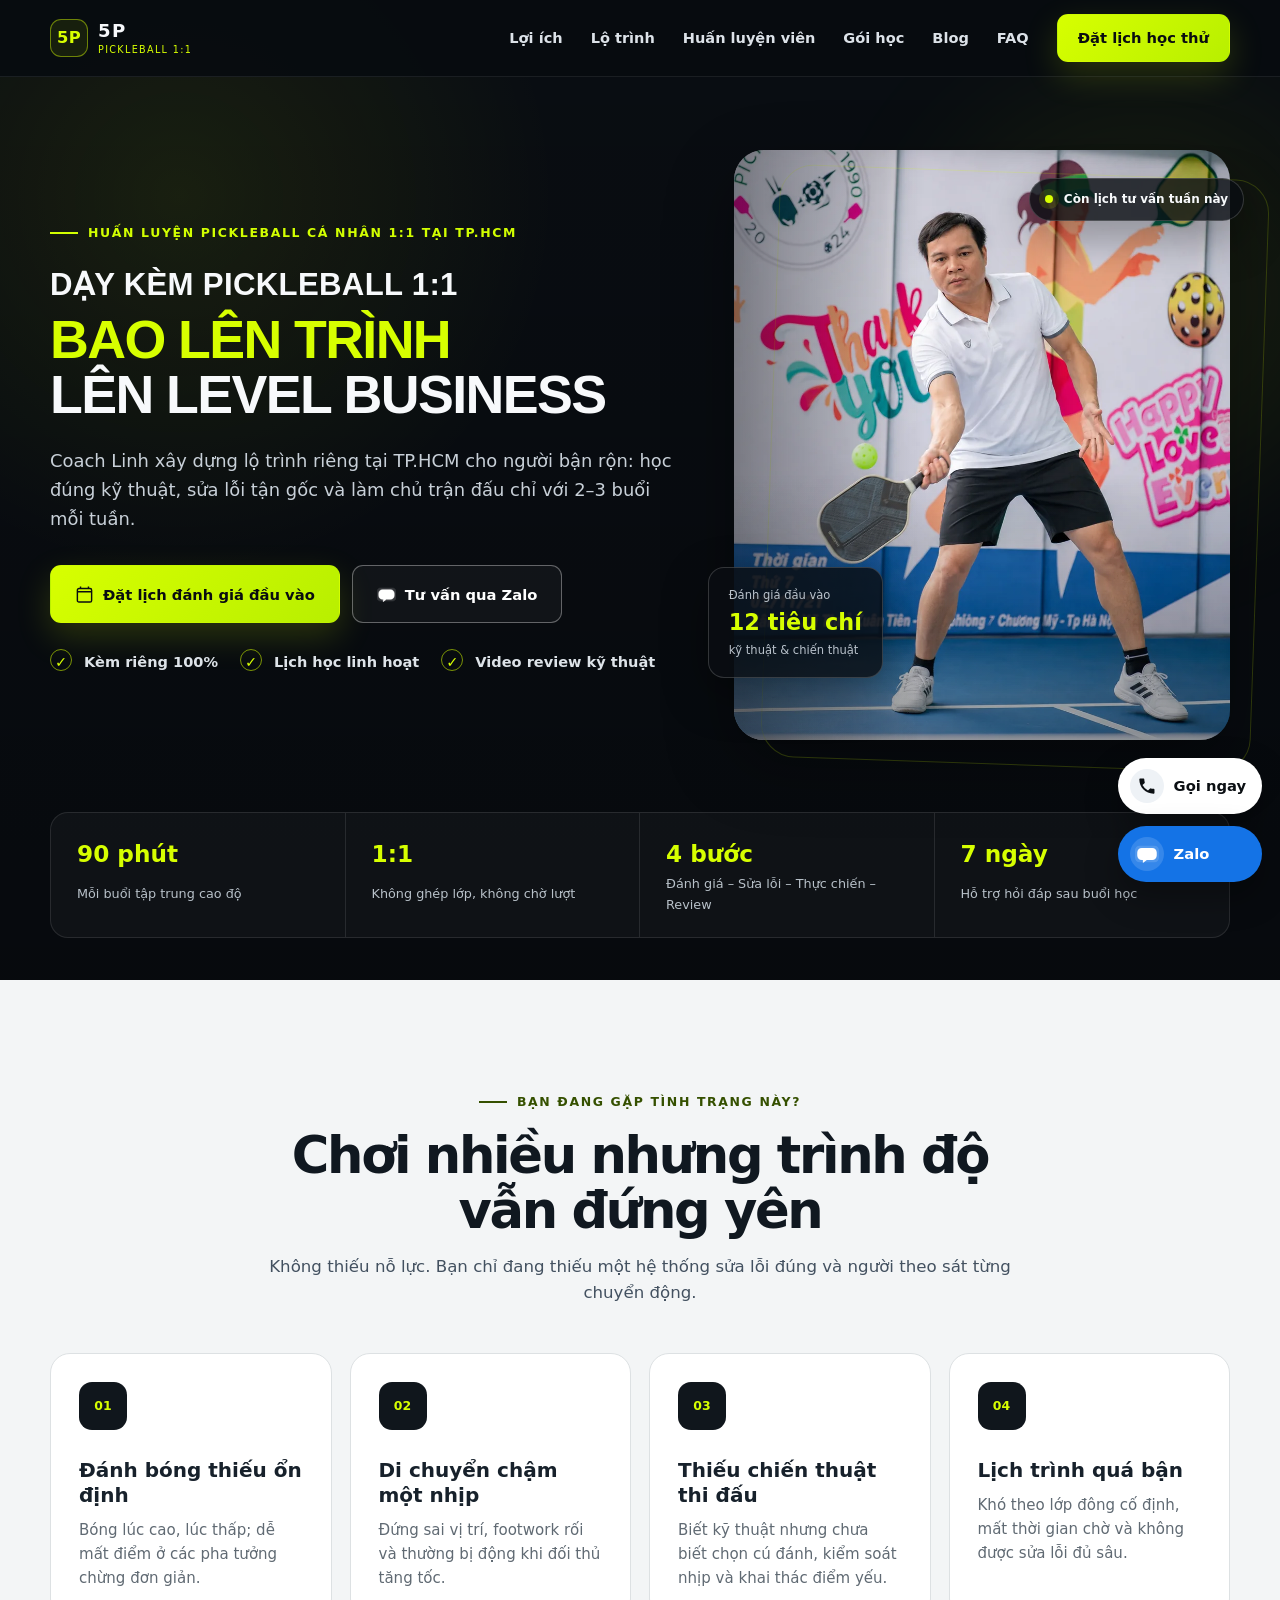
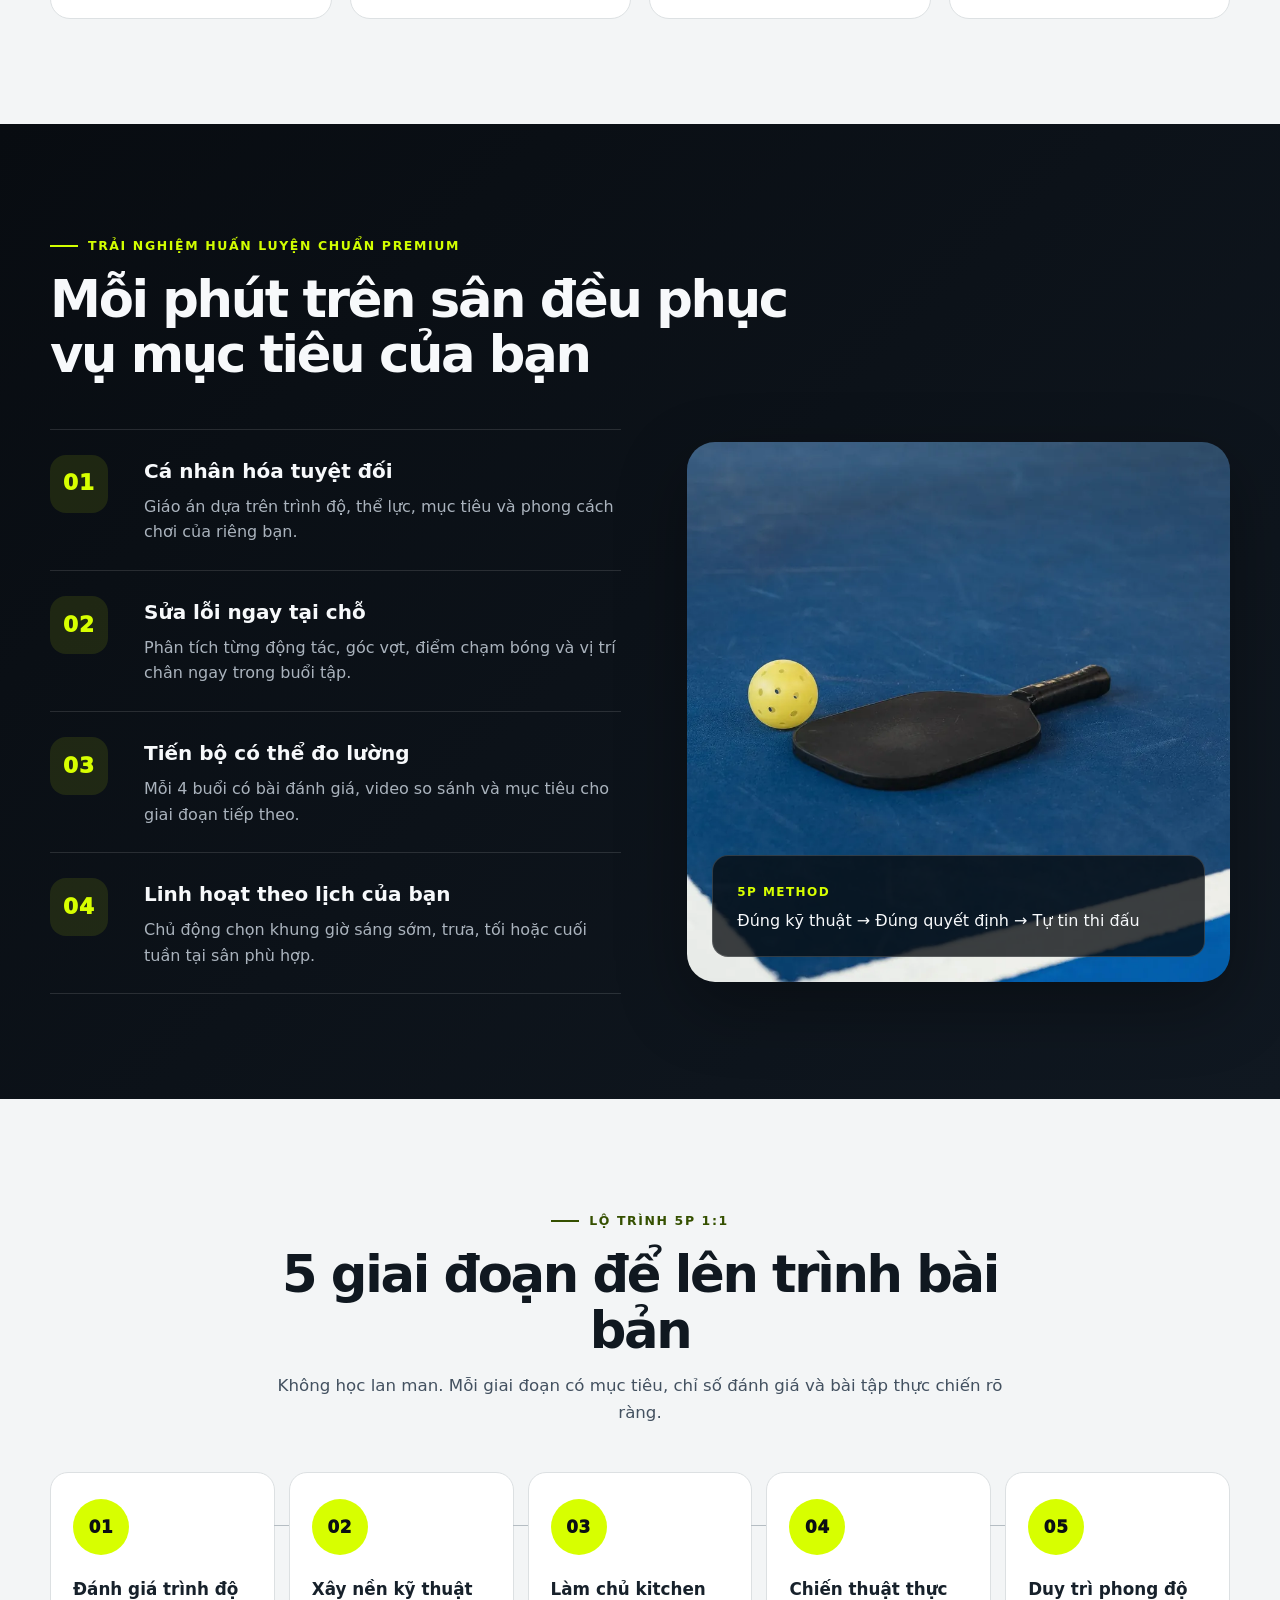
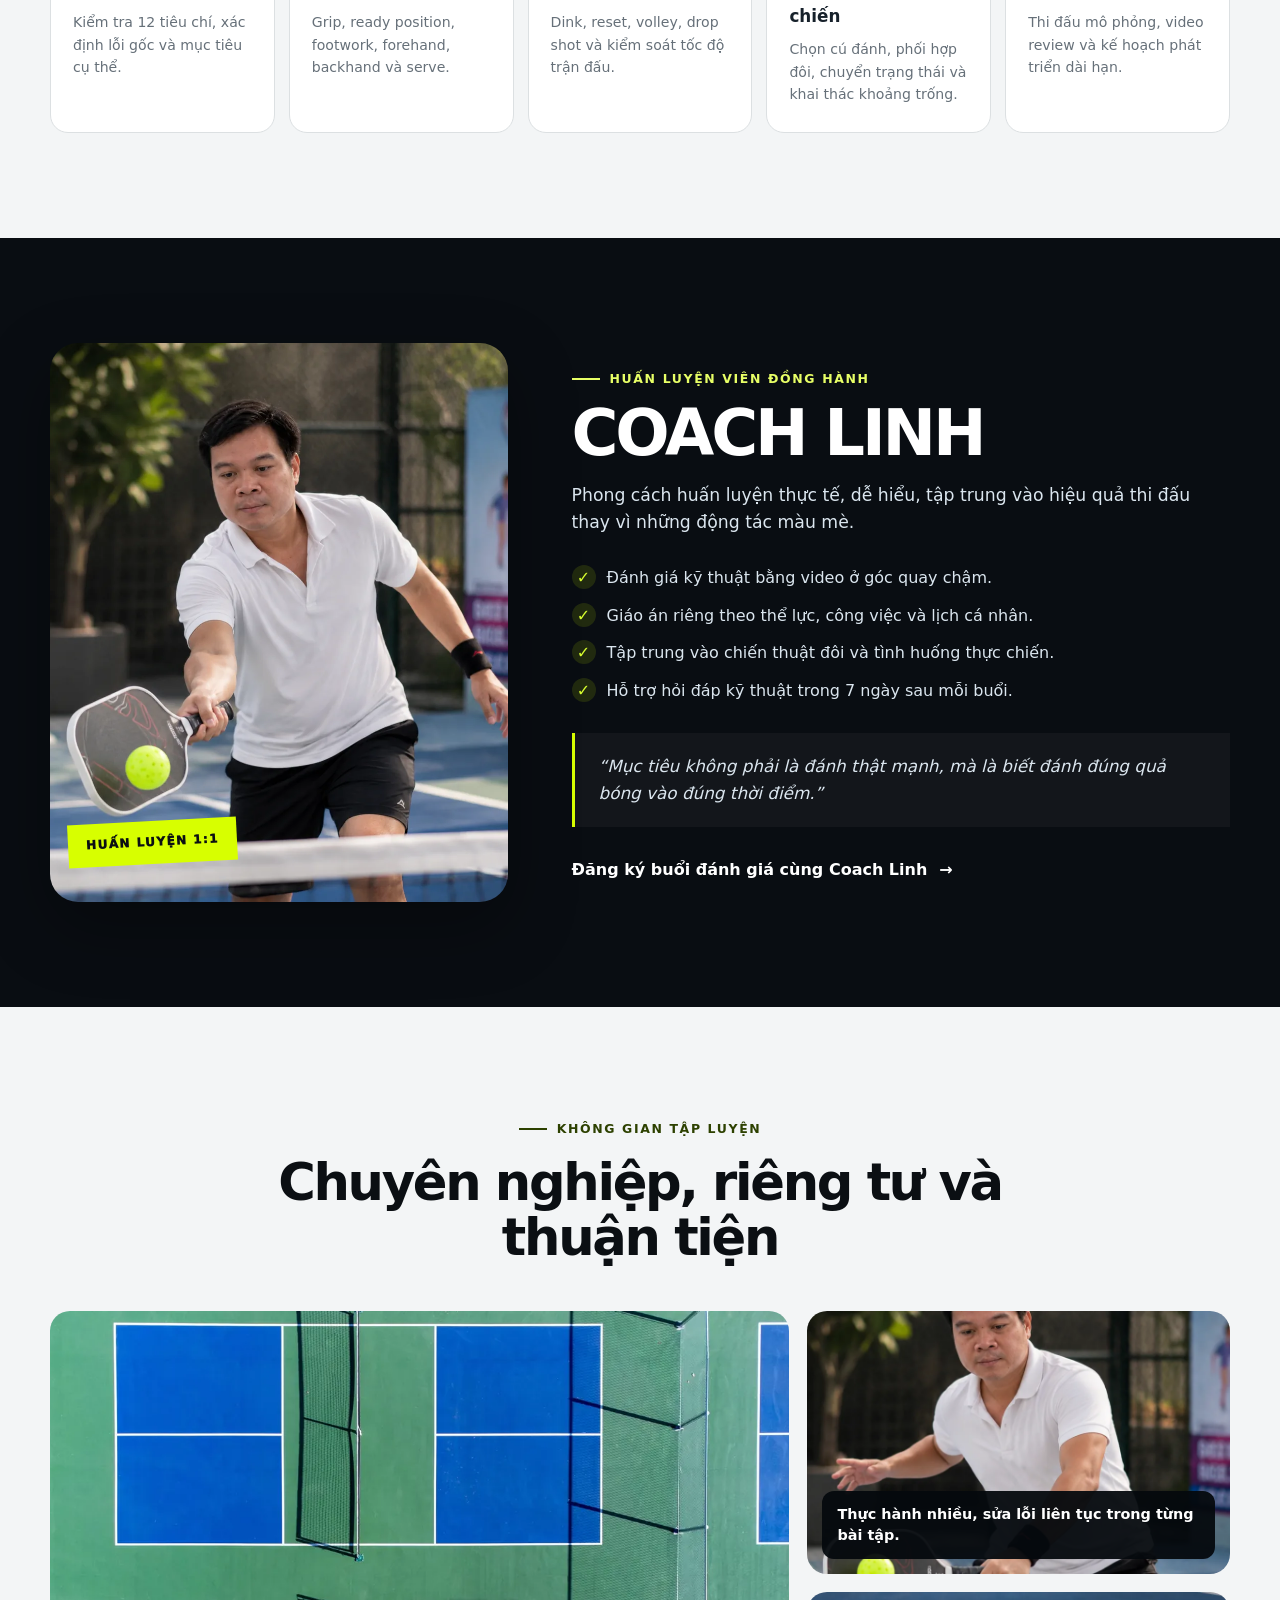
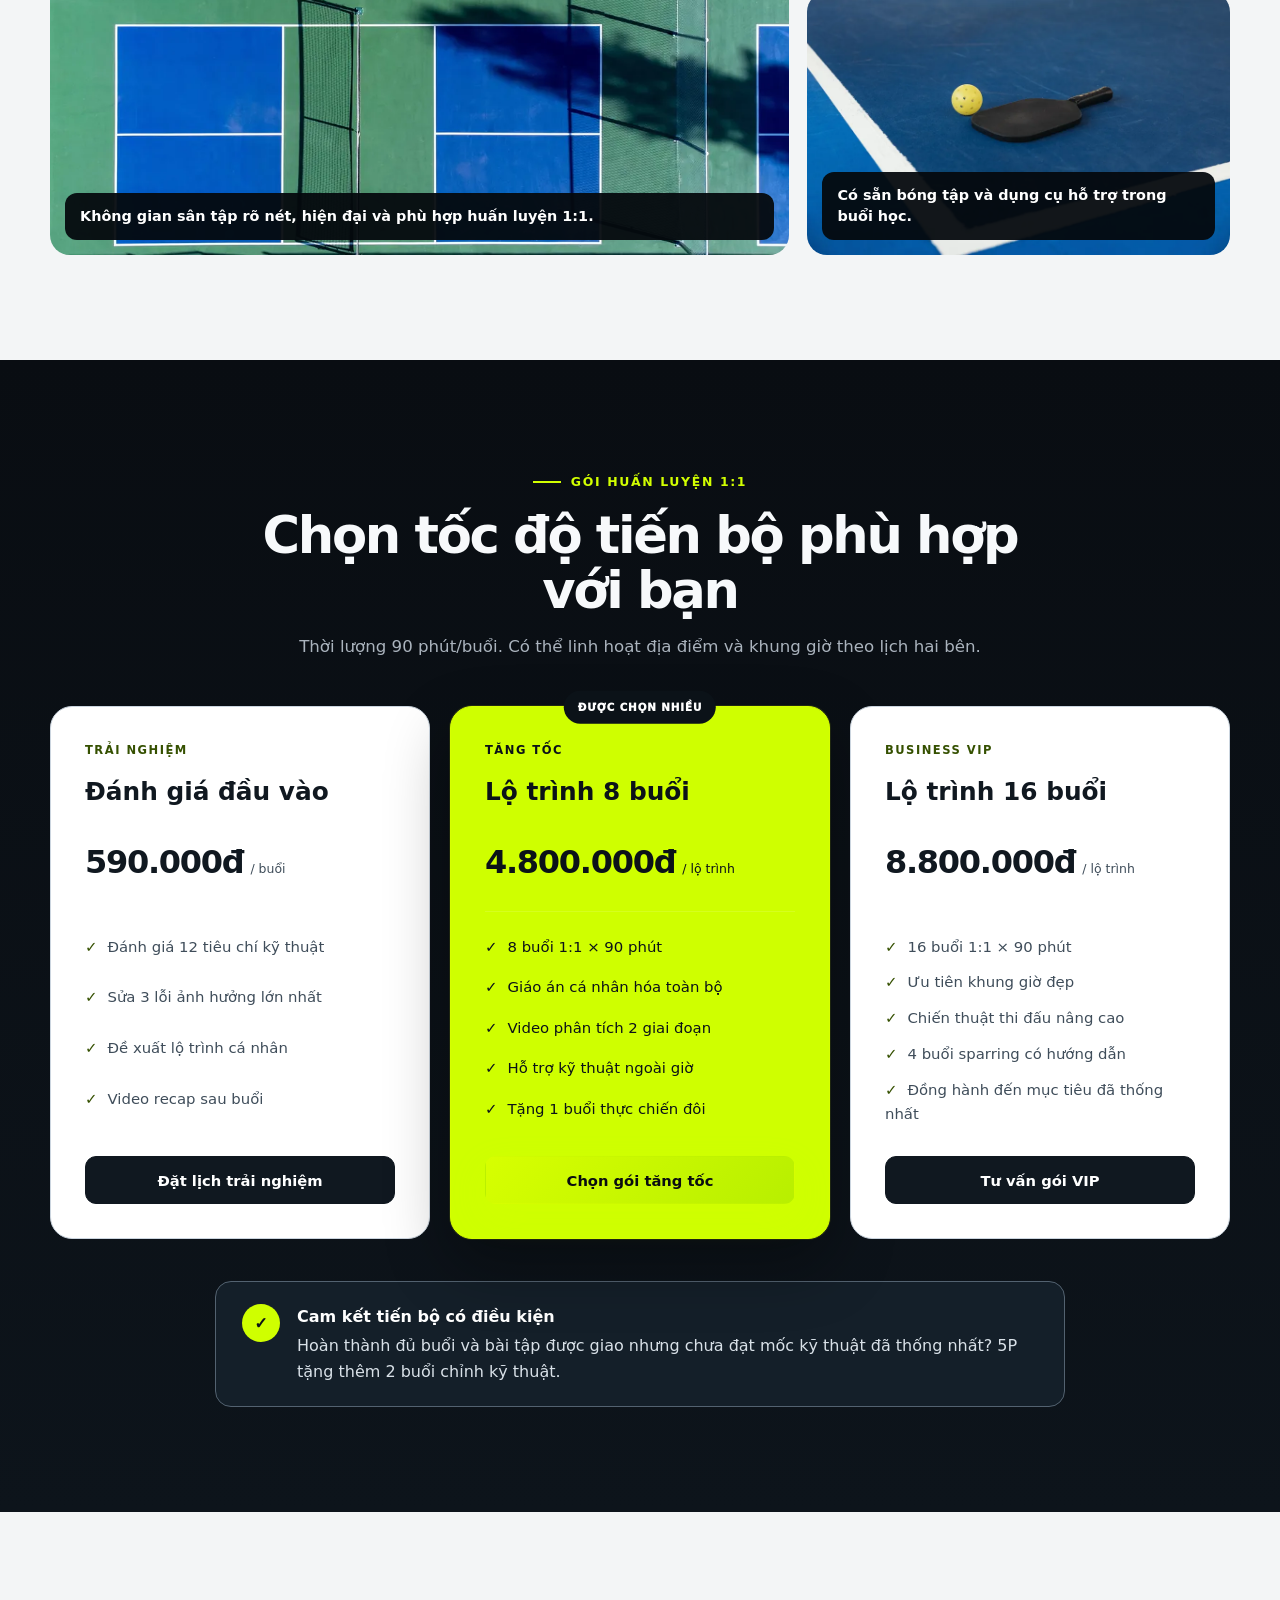
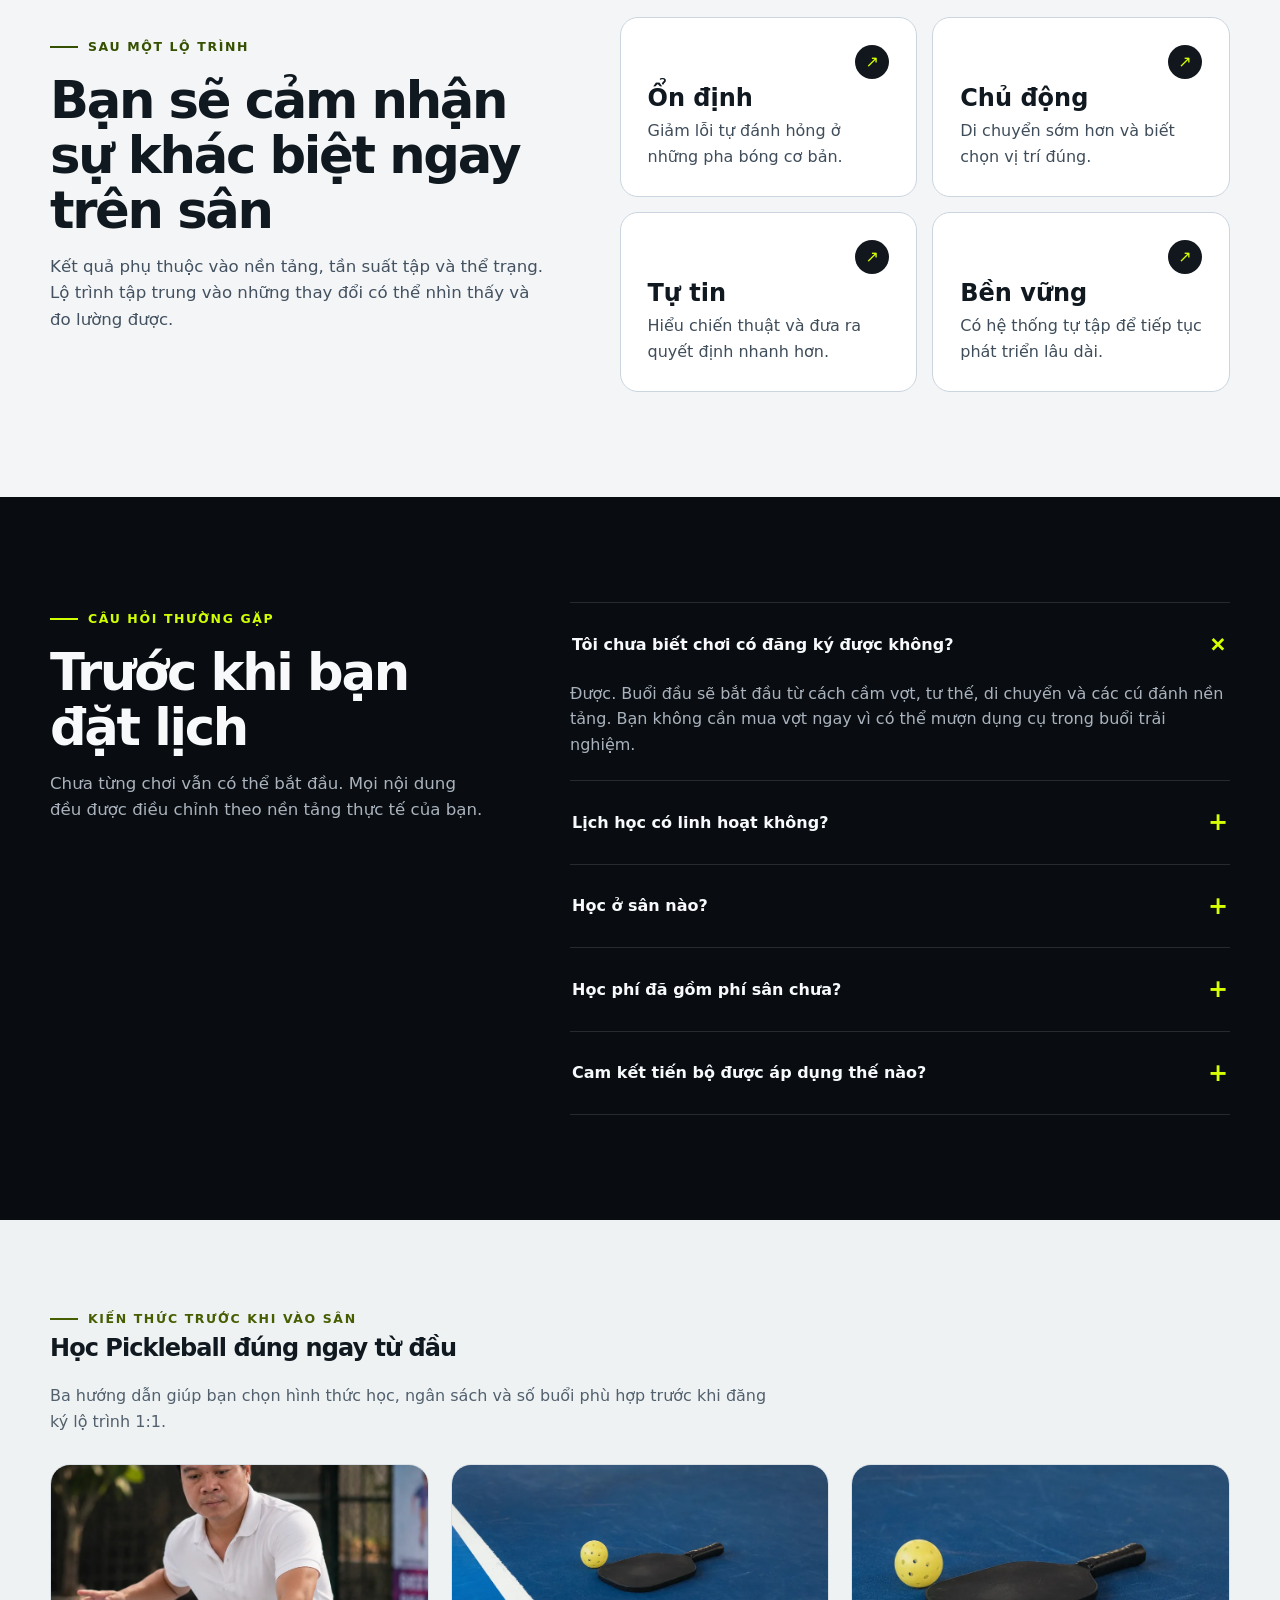
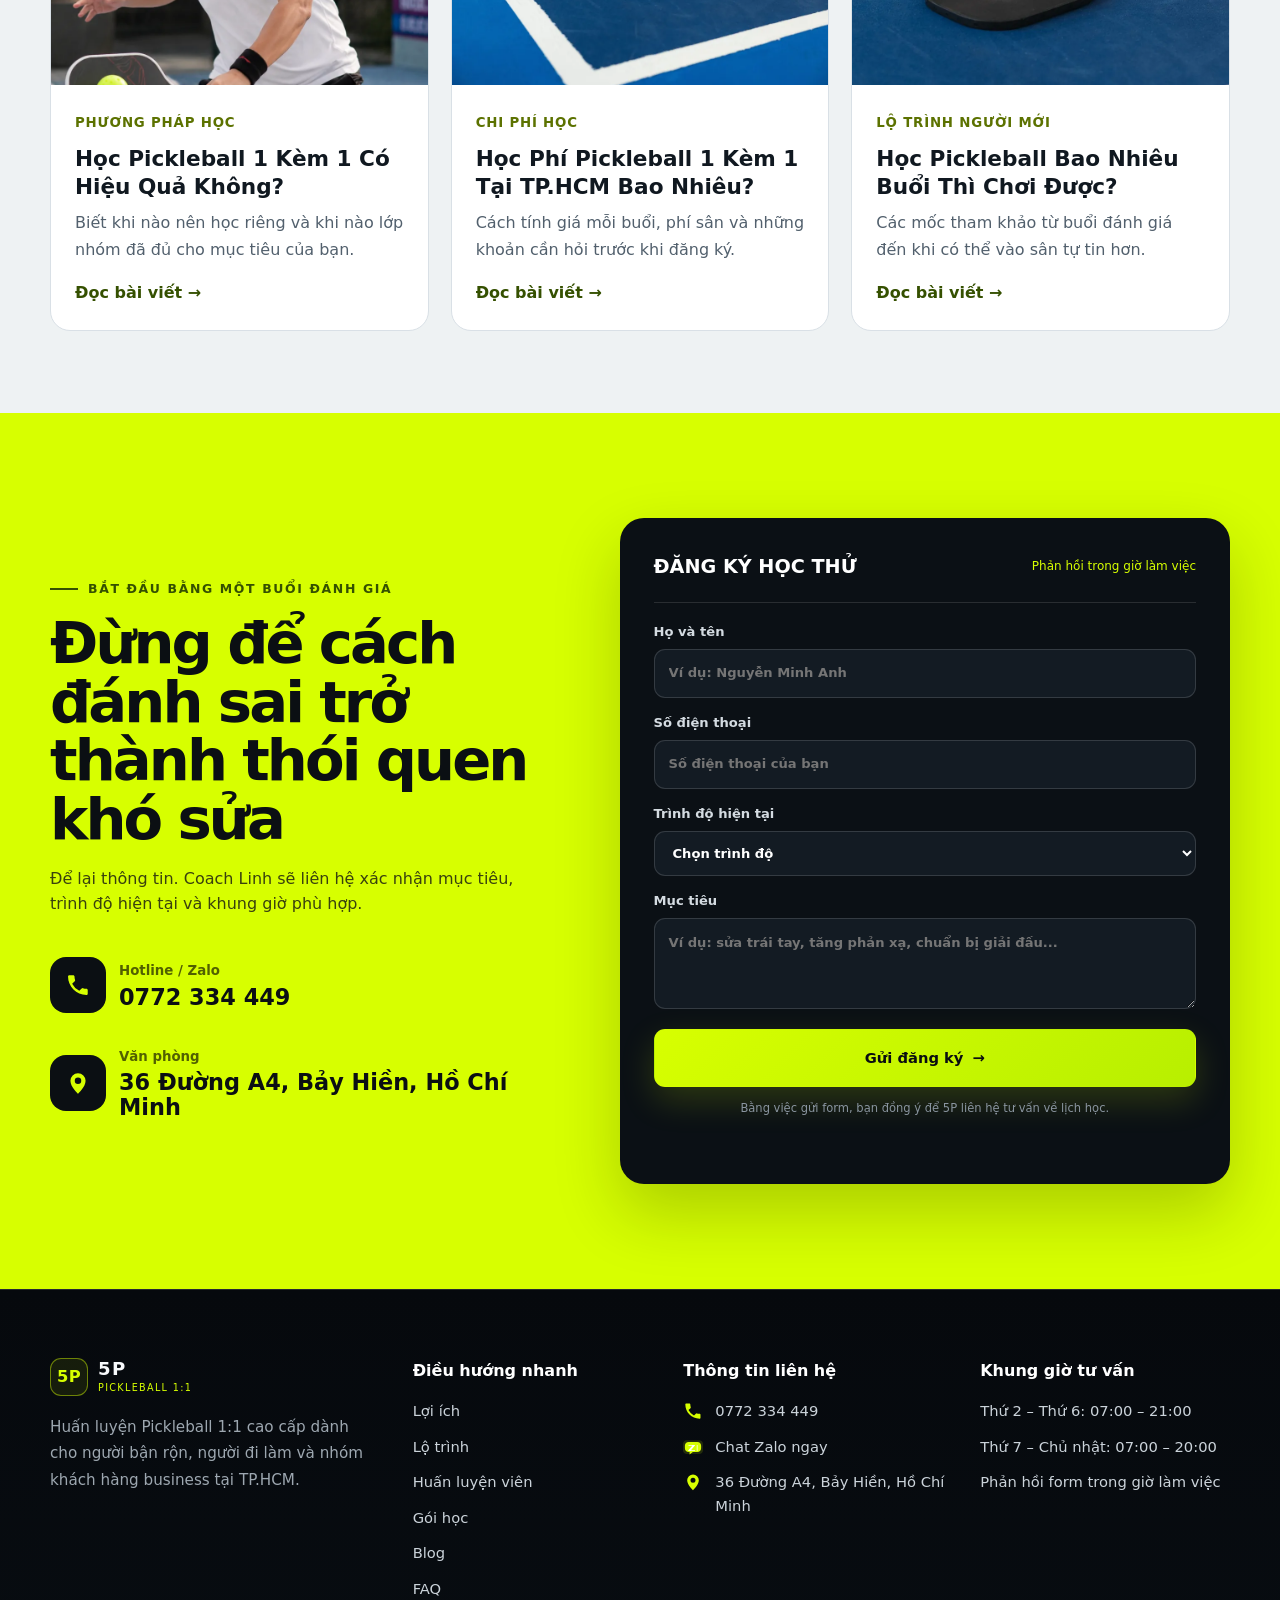
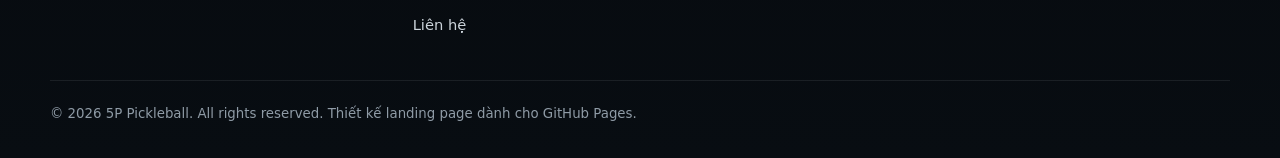
==== commit 96807a44: "Add files via upload" ====
--- a/index.html
+++ b/index.html
@@ -30,6 +30,7 @@
   <link rel="apple-touch-icon" sizes="180x180" href="assets/apple-touch-icon.png">
   <link rel="preload" href="assets/hero.webp" as="image" type="image/webp" fetchpriority="high">
   <link rel="stylesheet" href="style.css?v=20260714-pricing-contrast-v3">
+  <link rel="stylesheet" href="blog.css?v=20260728">
   <style id="a11y-contrast-fix">
     /* WCAG contrast overrides: giữ nguyên bố cục, chỉ tăng độ tương phản chữ/nền. */
     .section-light,
@@ -376,6 +377,7 @@
         <a href="#lo-trinh">Lộ trình</a>
         <a href="#hlv">Huấn luyện viên</a>
         <a href="#goi-hoc">Gói học</a>
+        <a href="blog/">Blog</a>
         <a href="#faq">FAQ</a>
       </nav>
 
@@ -651,6 +653,51 @@
       </div>
     </section>
 
+    <section class="home-blog-section" aria-labelledby="home-blog-title">
+      <div class="container">
+        <div class="home-blog-heading">
+          <span class="eyebrow dark">Kiến thức trước khi vào sân</span>
+          <h2 id="home-blog-title">Học Pickleball đúng ngay từ đầu</h2>
+          <p>Ba hướng dẫn giúp bạn chọn hình thức học, ngân sách và số buổi phù hợp trước khi đăng ký lộ trình 1:1.</p>
+        </div>
+        <div class="blog-card-grid">
+          <article class="blog-card">
+            <a href="blog/hoc-pickleball-1-kem-1-co-hieu-qua-khong.html">
+              <img src="assets/training.webp" alt="Học viên tập Pickleball riêng cùng huấn luyện viên" width="900" height="560" loading="lazy">
+            </a>
+            <div class="blog-card-copy">
+              <small>Phương pháp học</small>
+              <h3><a href="blog/hoc-pickleball-1-kem-1-co-hieu-qua-khong.html">Học Pickleball 1 Kèm 1 Có Hiệu Quả Không?</a></h3>
+              <p>Biết khi nào nên học riêng và khi nào lớp nhóm đã đủ cho mục tiêu của bạn.</p>
+              <a class="read-more" href="blog/hoc-pickleball-1-kem-1-co-hieu-qua-khong.html">Đọc bài viết →</a>
+            </div>
+          </article>
+          <article class="blog-card">
+            <a href="blog/hoc-phi-pickleball-1-kem-1-tphcm.html">
+              <img src="assets/equipment.webp" alt="Vợt và bóng trong buổi học Pickleball 1 kèm 1" width="900" height="560" loading="lazy">
+            </a>
+            <div class="blog-card-copy">
+              <small>Chi phí học</small>
+              <h3><a href="blog/hoc-phi-pickleball-1-kem-1-tphcm.html">Học Phí Pickleball 1 Kèm 1 Tại TP.HCM Bao Nhiêu?</a></h3>
+              <p>Cách tính giá mỗi buổi, phí sân và những khoản cần hỏi trước khi đăng ký.</p>
+              <a class="read-more" href="blog/hoc-phi-pickleball-1-kem-1-tphcm.html">Đọc bài viết →</a>
+            </div>
+          </article>
+          <article class="blog-card">
+            <a href="blog/hoc-pickleball-bao-nhieu-buoi-thi-choi-duoc.html">
+              <img src="assets/benefit-equipment.webp" alt="Dụng cụ chuẩn bị cho lộ trình học Pickleball" width="900" height="1100" loading="lazy">
+            </a>
+            <div class="blog-card-copy">
+              <small>Lộ trình người mới</small>
+              <h3><a href="blog/hoc-pickleball-bao-nhieu-buoi-thi-choi-duoc.html">Học Pickleball Bao Nhiêu Buổi Thì Chơi Được?</a></h3>
+              <p>Các mốc tham khảo từ buổi đánh giá đến khi có thể vào sân tự tin hơn.</p>
+              <a class="read-more" href="blog/hoc-pickleball-bao-nhieu-buoi-thi-choi-duoc.html">Đọc bài viết →</a>
+            </div>
+          </article>
+        </div>
+      </div>
+    </section>
+
     <section class="section cta-section" id="dang-ky">
       <div class="container cta-grid">
         <div class="cta-copy reveal">
@@ -695,6 +742,7 @@
           <a href="#lo-trinh">Lộ trình</a>
           <a href="#hlv">Huấn luyện viên</a>
           <a href="#goi-hoc">Gói học</a>
+          <a href="blog/">Blog</a>
           <a href="#faq">FAQ</a>
           <a href="#dang-ky">Liên hệ</a>
         </div>
--- a/blog.css
+++ b/blog.css
@@ -0,0 +1,366 @@
+:root {
+  --blog-ink: #101820;
+  --blog-muted: #52606d;
+  --blog-line: #d9e0e6;
+  --blog-paper: #ffffff;
+  --blog-soft: #f3f6f7;
+  --blog-lime: #d7ff00;
+}
+
+.blog-page {
+  background: var(--blog-soft);
+  color: var(--blog-ink);
+}
+
+.blog-page .site-header {
+  background: rgba(9, 13, 18, 0.97);
+}
+
+.blog-page .brand,
+.blog-page .main-nav,
+.blog-page .nav-cta {
+  color: #ffffff;
+}
+
+.blog-page .main-nav a[aria-current="page"] {
+  color: var(--blog-lime);
+}
+
+.blog-hero {
+  padding: 72px 0 58px;
+  background:
+    radial-gradient(circle at 80% 10%, rgba(215, 255, 0, 0.14), transparent 30%),
+    #090d12;
+  color: #ffffff;
+}
+
+.breadcrumbs {
+  display: flex;
+  flex-wrap: wrap;
+  gap: 8px;
+  align-items: center;
+  margin-bottom: 24px;
+  color: #b8c2cb;
+  font-size: 0.9rem;
+}
+
+.breadcrumbs a:hover {
+  color: var(--blog-lime);
+}
+
+.blog-hero h1 {
+  max-width: 920px;
+  margin: 0;
+  font-size: clamp(2.35rem, 5vw, 4.9rem);
+  line-height: 1.02;
+  letter-spacing: -0.045em;
+}
+
+.blog-hero .lead {
+  max-width: 790px;
+  margin: 22px 0 0;
+  color: #d8e0e7;
+  font-size: clamp(1.02rem, 2vw, 1.2rem);
+  line-height: 1.75;
+}
+
+.article-meta {
+  display: flex;
+  flex-wrap: wrap;
+  gap: 10px 18px;
+  margin-top: 22px;
+  color: #b8c2cb;
+  font-size: 0.9rem;
+}
+
+.article-layout {
+  display: grid;
+  grid-template-columns: minmax(0, 1fr) 310px;
+  gap: 42px;
+  align-items: start;
+  padding-top: 52px;
+  padding-bottom: 74px;
+}
+
+.article-content,
+.blog-index-panel {
+  padding: clamp(26px, 4vw, 54px);
+  background: var(--blog-paper);
+  border: 1px solid var(--blog-line);
+  border-radius: 24px;
+  box-shadow: 0 18px 55px rgba(16, 24, 32, 0.07);
+}
+
+.article-content > :first-child {
+  margin-top: 0;
+}
+
+.article-content h2 {
+  margin: 46px 0 16px;
+  font-size: clamp(1.7rem, 3vw, 2.45rem);
+  line-height: 1.18;
+  letter-spacing: -0.035em;
+}
+
+.article-content h3 {
+  margin: 30px 0 12px;
+  font-size: 1.3rem;
+  line-height: 1.3;
+}
+
+.article-content p,
+.article-content li {
+  color: #334150;
+  font-size: 1.04rem;
+  line-height: 1.82;
+}
+
+.article-content ul,
+.article-content ol {
+  padding-left: 24px;
+}
+
+.article-content a:not(.btn) {
+  color: #355000;
+  font-weight: 750;
+  text-decoration: underline;
+  text-decoration-color: #a7c800;
+  text-underline-offset: 3px;
+}
+
+.article-cover {
+  width: 100%;
+  max-height: 520px;
+  margin: 28px 0 36px;
+  object-fit: cover;
+  border-radius: 18px;
+}
+
+.answer-box,
+.note-box {
+  margin: 28px 0;
+  padding: 22px 24px;
+  border-radius: 16px;
+}
+
+.answer-box {
+  background: #eff9c4;
+  border-left: 5px solid #8baa00;
+}
+
+.note-box {
+  background: #f2f5f7;
+  border: 1px solid var(--blog-line);
+}
+
+.answer-box strong,
+.note-box strong {
+  display: block;
+  margin-bottom: 7px;
+  color: var(--blog-ink);
+}
+
+.table-wrap {
+  margin: 26px 0;
+  overflow-x: auto;
+  border: 1px solid var(--blog-line);
+  border-radius: 16px;
+}
+
+.article-content table {
+  width: 100%;
+  border-collapse: collapse;
+  min-width: 620px;
+}
+
+.article-content th,
+.article-content td {
+  padding: 15px 17px;
+  border-bottom: 1px solid var(--blog-line);
+  text-align: left;
+  vertical-align: top;
+}
+
+.article-content th {
+  background: #101820;
+  color: #ffffff;
+}
+
+.article-content tr:last-child td {
+  border-bottom: 0;
+}
+
+.article-cta {
+  margin-top: 44px;
+  padding: 30px;
+  background: #101820;
+  color: #ffffff;
+  border-radius: 20px;
+}
+
+.article-cta p {
+  color: #d9e1e8;
+}
+
+.article-cta .btn {
+  margin-top: 8px;
+}
+
+.article-sidebar {
+  position: sticky;
+  top: 94px;
+  display: grid;
+  gap: 18px;
+}
+
+.sidebar-card {
+  padding: 24px;
+  background: var(--blog-paper);
+  border: 1px solid var(--blog-line);
+  border-radius: 18px;
+}
+
+.sidebar-card h2 {
+  margin: 0 0 14px;
+  font-size: 1.1rem;
+}
+
+.sidebar-card ul {
+  display: grid;
+  gap: 11px;
+  margin: 0;
+  padding: 0;
+  list-style: none;
+}
+
+.sidebar-card a {
+  color: #334150;
+  line-height: 1.5;
+}
+
+.sidebar-card a:hover {
+  color: #567200;
+}
+
+.blog-index {
+  padding: 58px 0 78px;
+}
+
+.blog-index-intro {
+  max-width: 760px;
+  margin-bottom: 32px;
+}
+
+.blog-index-intro h1,
+.home-blog-heading h2 {
+  margin: 0 0 13px;
+  letter-spacing: -0.04em;
+}
+
+.blog-card-grid {
+  display: grid;
+  grid-template-columns: repeat(3, minmax(0, 1fr));
+  gap: 22px;
+}
+
+.blog-card {
+  overflow: hidden;
+  background: #ffffff;
+  border: 1px solid var(--blog-line);
+  border-radius: 20px;
+  transition: transform 0.2s ease, box-shadow 0.2s ease;
+}
+
+.blog-card:hover {
+  transform: translateY(-4px);
+  box-shadow: 0 20px 45px rgba(16, 24, 32, 0.1);
+}
+
+.blog-card img {
+  width: 100%;
+  height: 220px;
+  object-fit: cover;
+}
+
+.blog-card-copy {
+  padding: 24px;
+}
+
+.blog-card-copy small {
+  color: #5c7200;
+  font-weight: 850;
+  letter-spacing: 0.06em;
+  text-transform: uppercase;
+}
+
+.blog-card-copy h2,
+.blog-card-copy h3 {
+  margin: 10px 0;
+  font-size: 1.35rem;
+  line-height: 1.28;
+}
+
+.blog-card-copy p {
+  margin: 0 0 17px;
+  color: var(--blog-muted);
+  line-height: 1.65;
+}
+
+.blog-card-copy .read-more {
+  color: #355000;
+  font-weight: 850;
+}
+
+.home-blog-section {
+  padding: 82px 0;
+  background: #eef2f3;
+  color: var(--blog-ink);
+}
+
+.home-blog-heading {
+  max-width: 720px;
+  margin-bottom: 30px;
+}
+
+.home-blog-heading p {
+  color: var(--blog-muted);
+}
+
+@media (max-width: 920px) {
+  .article-layout {
+    grid-template-columns: 1fr;
+  }
+
+  .article-sidebar {
+    position: static;
+  }
+
+  .blog-card-grid {
+    grid-template-columns: 1fr;
+  }
+}
+
+@media (max-width: 580px) {
+  .blog-hero {
+    padding: 48px 0 42px;
+  }
+
+  .article-layout {
+    padding-top: 26px;
+  }
+
+  .article-content,
+  .blog-index-panel {
+    padding: 24px 19px;
+    border-radius: 18px;
+  }
+
+  .article-content p,
+  .article-content li {
+    font-size: 1rem;
+  }
+
+  .blog-card img {
+    height: 200px;
+  }
+}
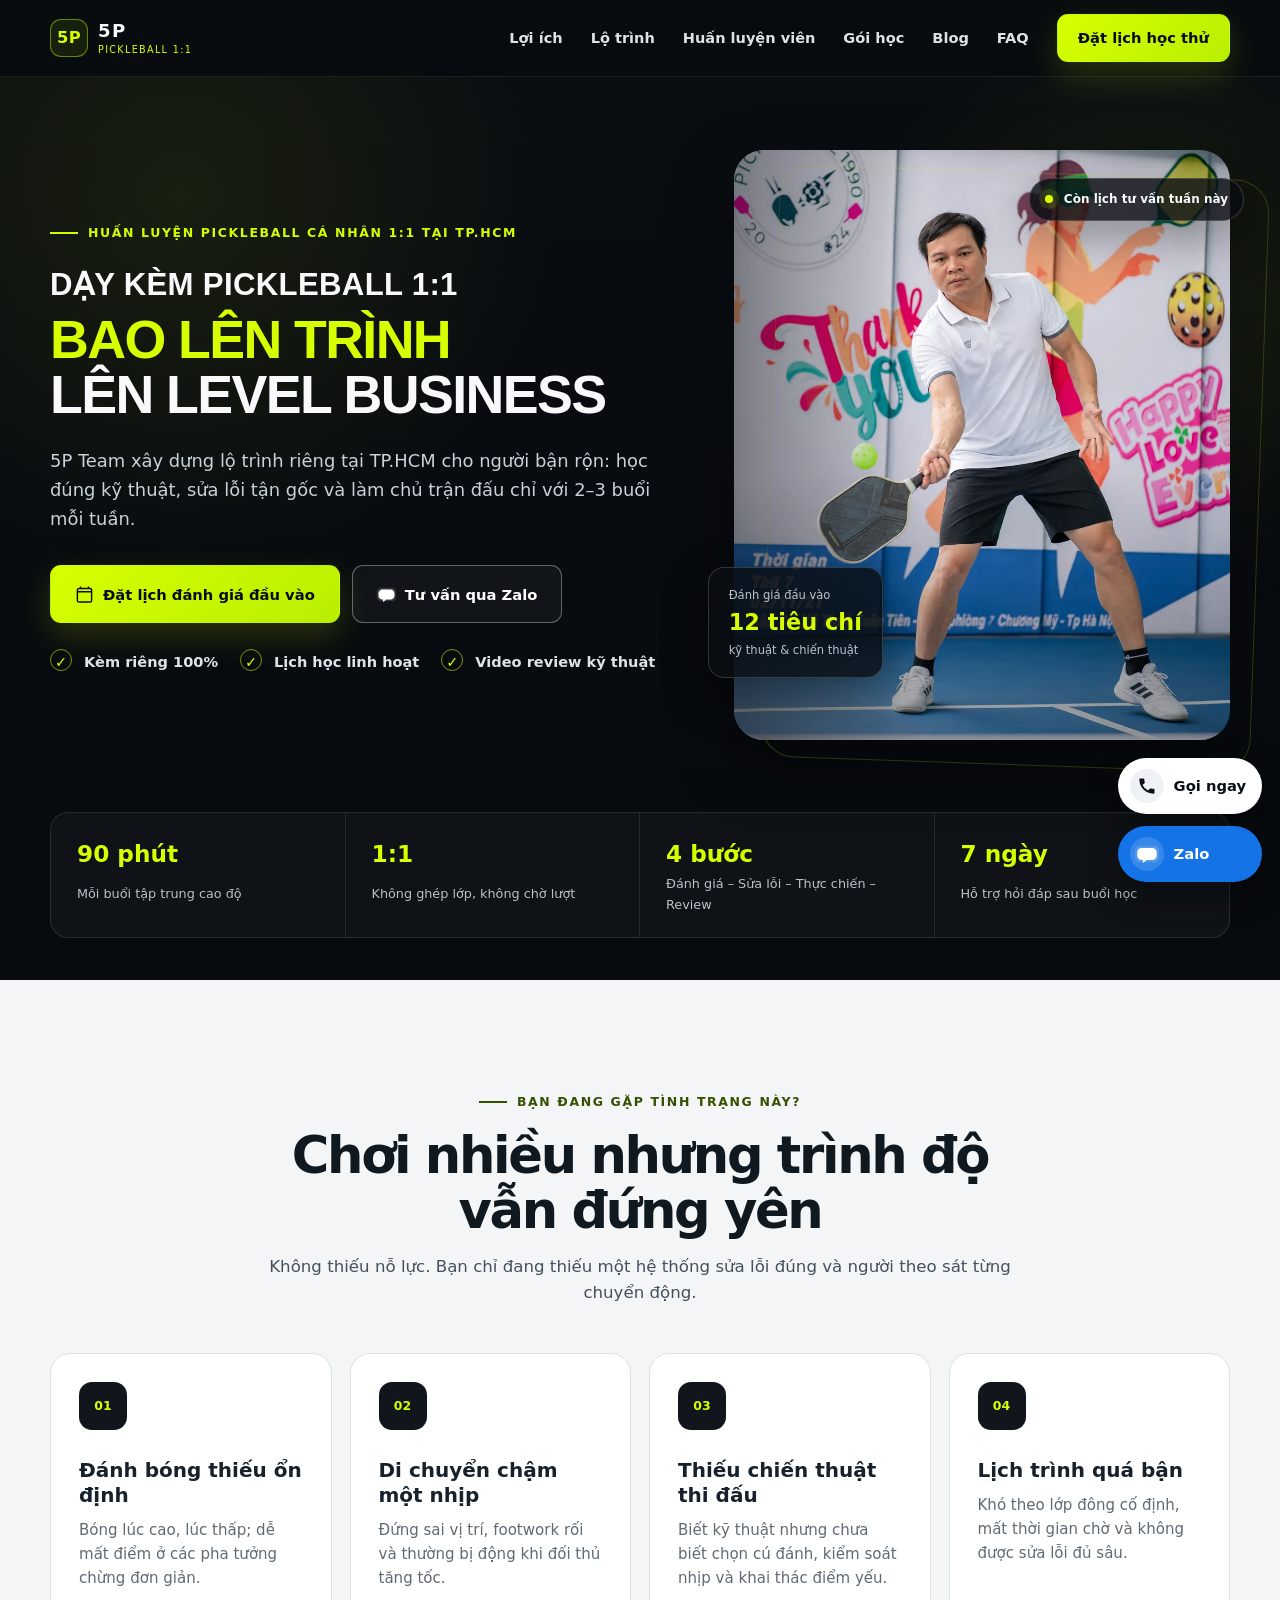
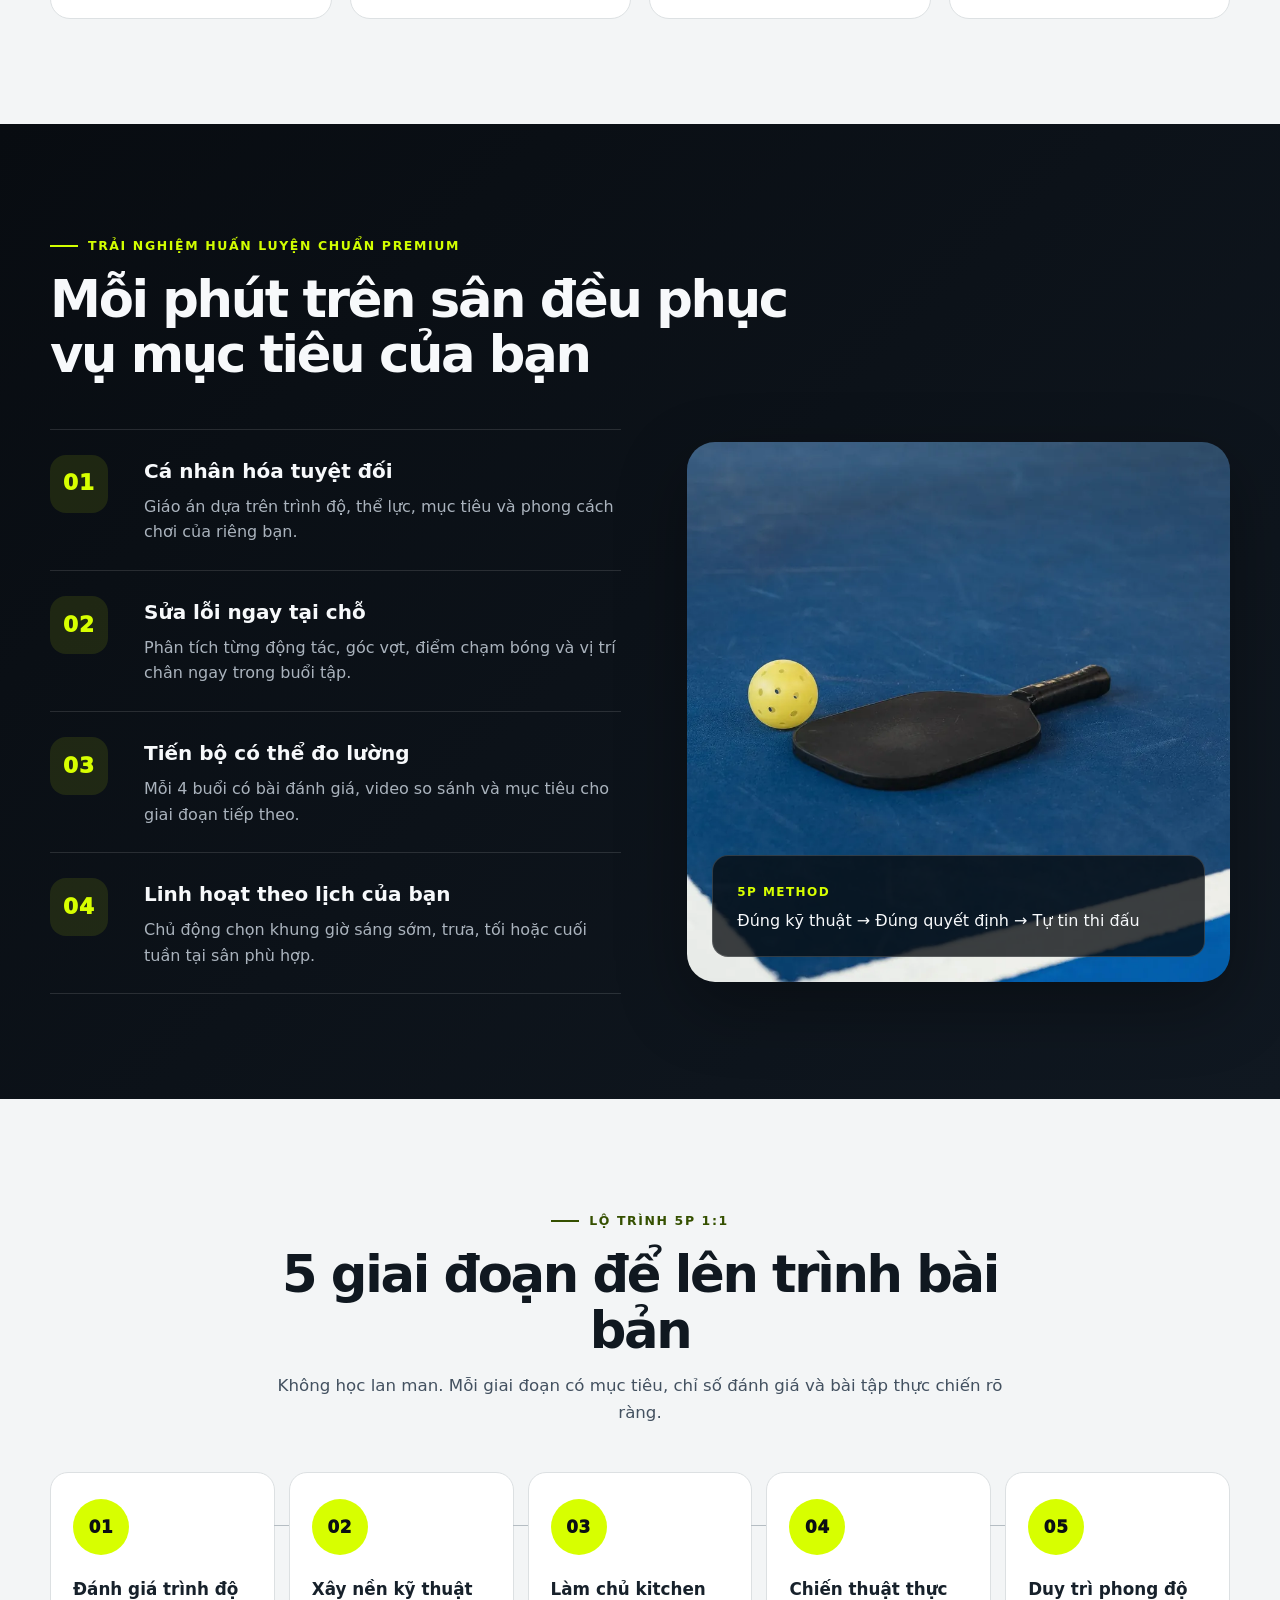
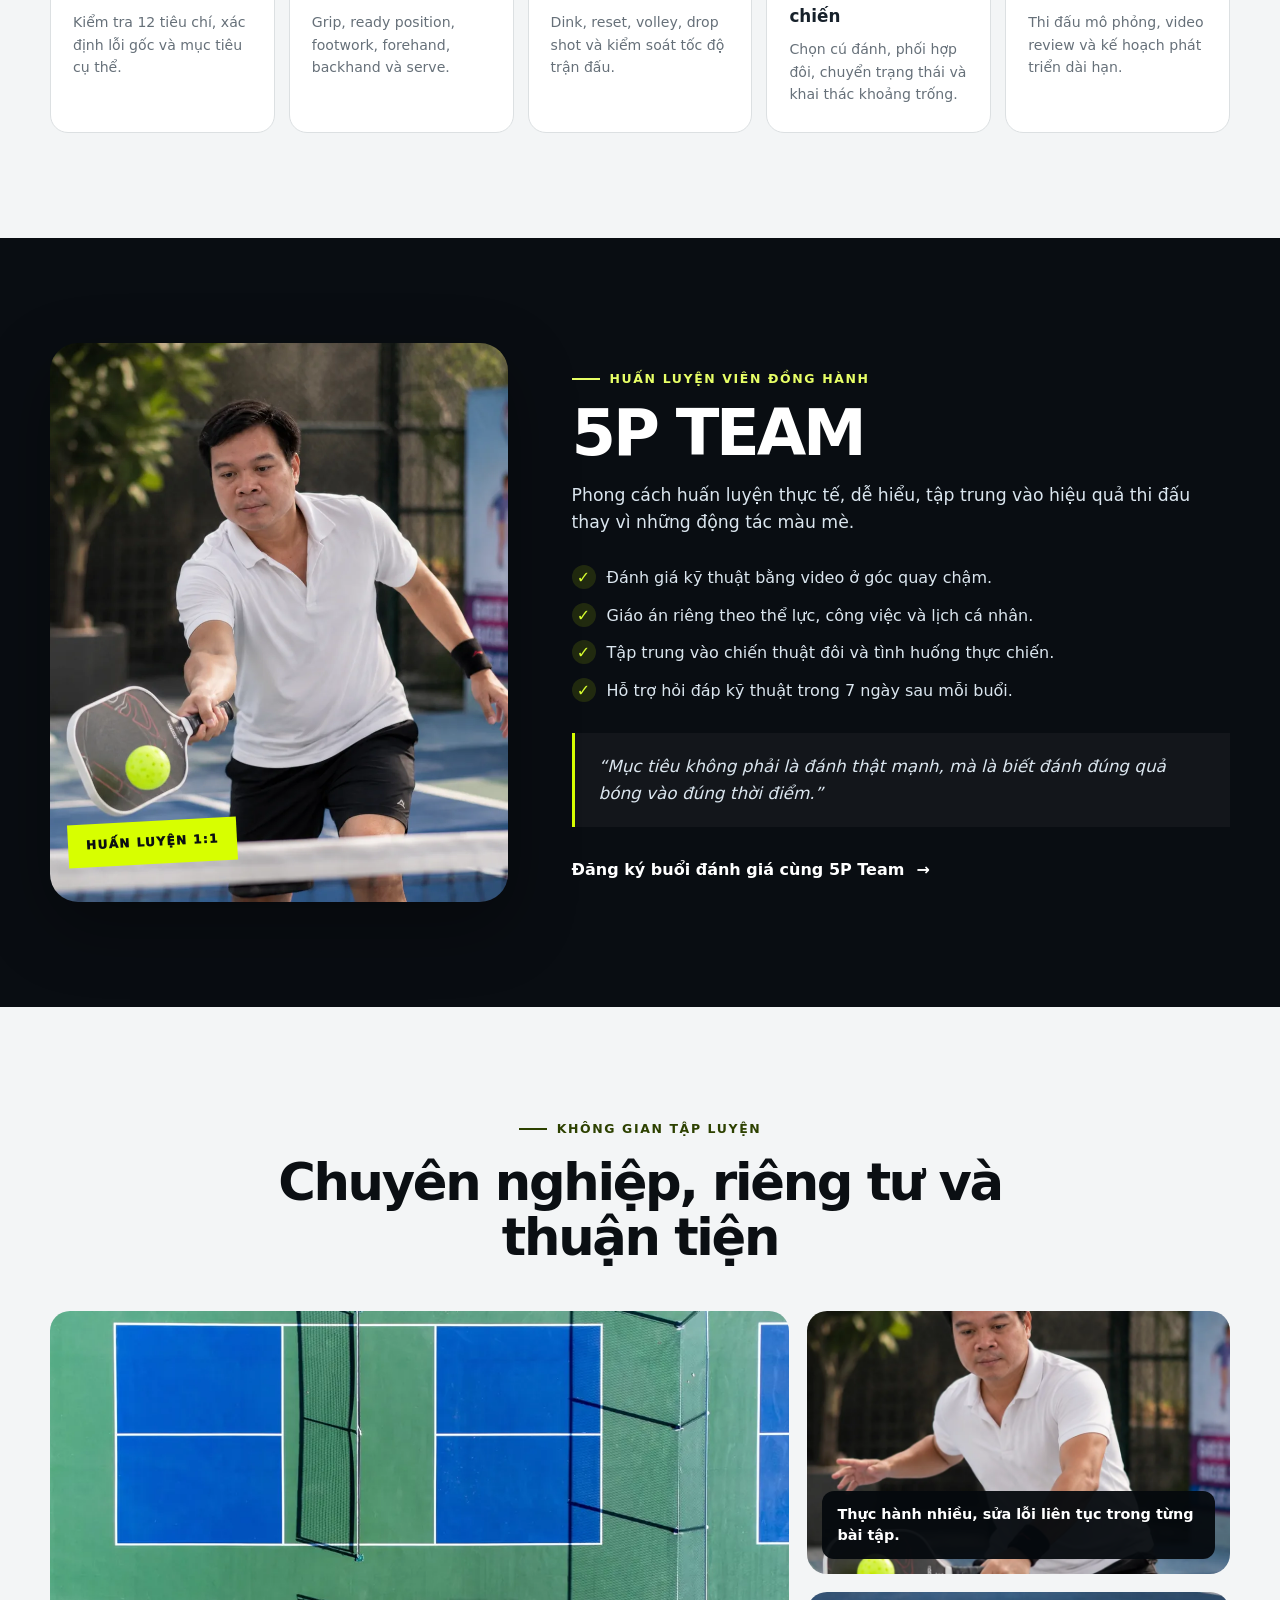
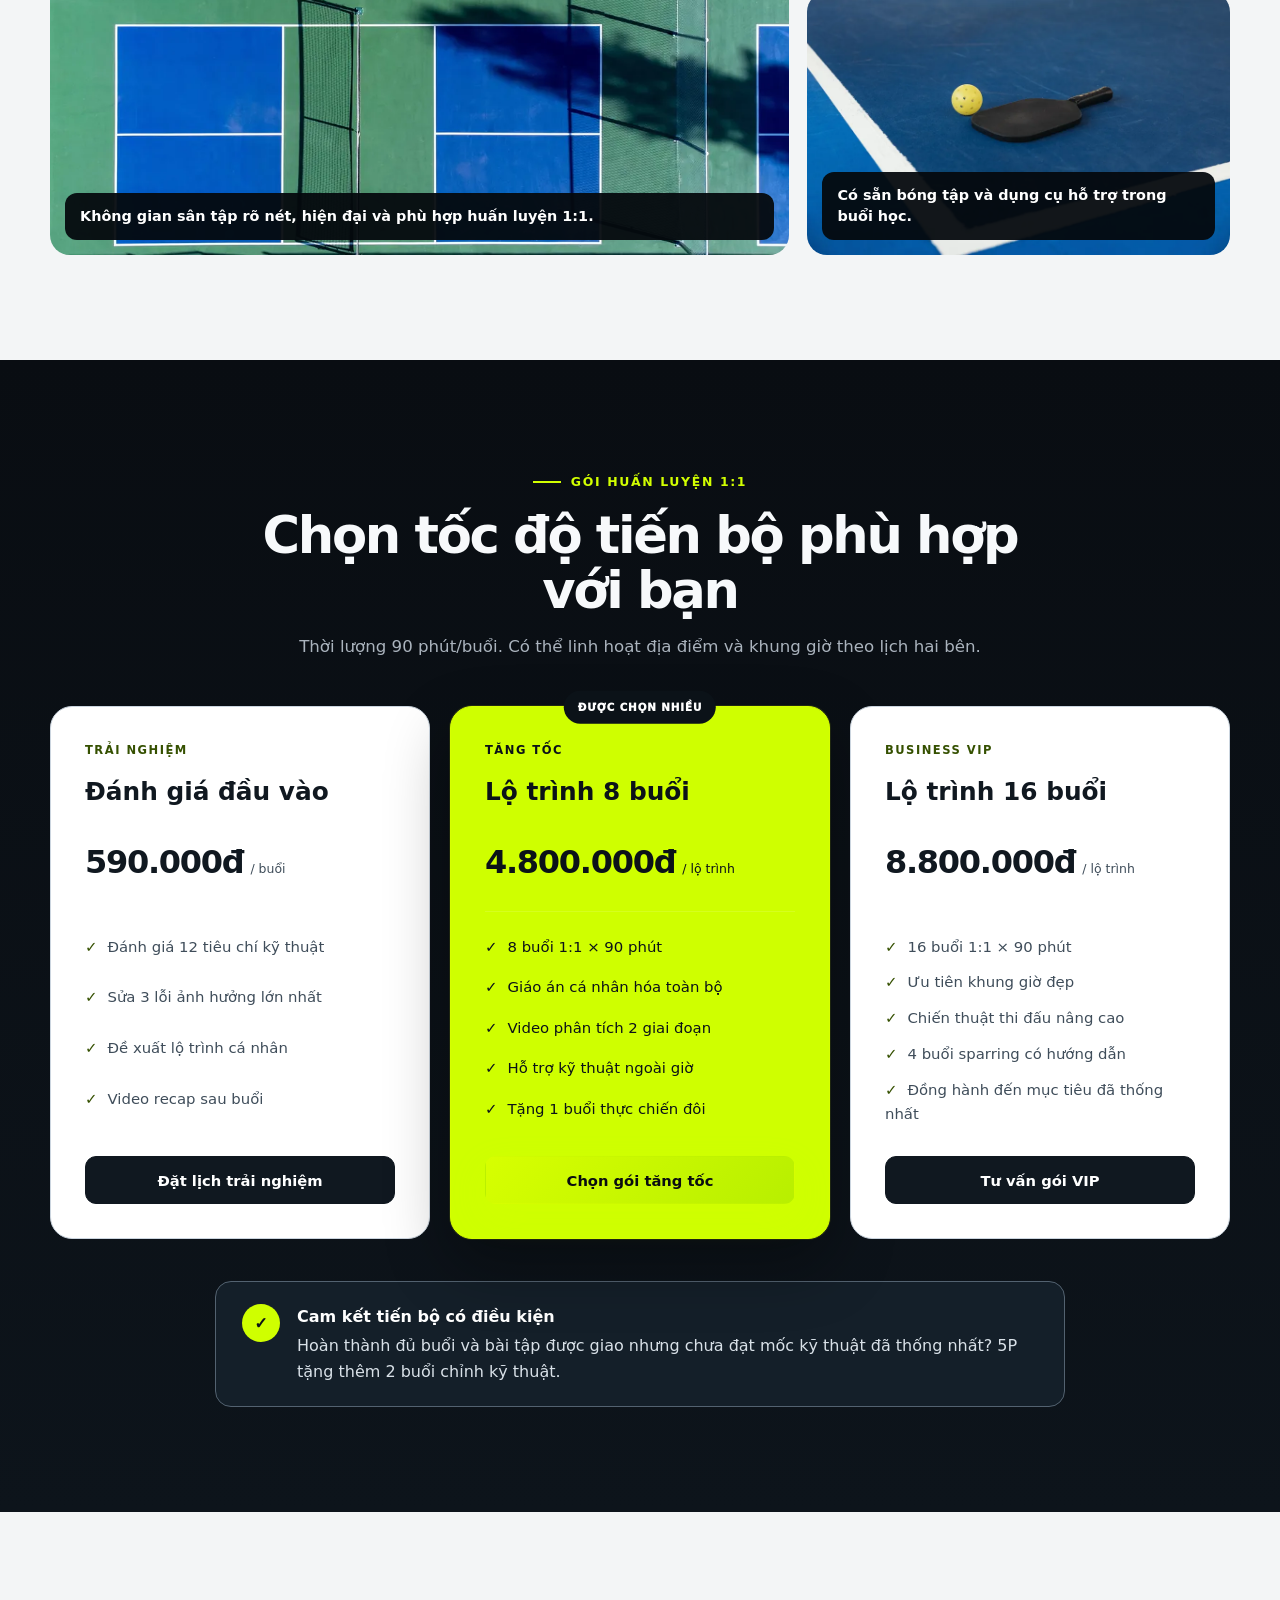
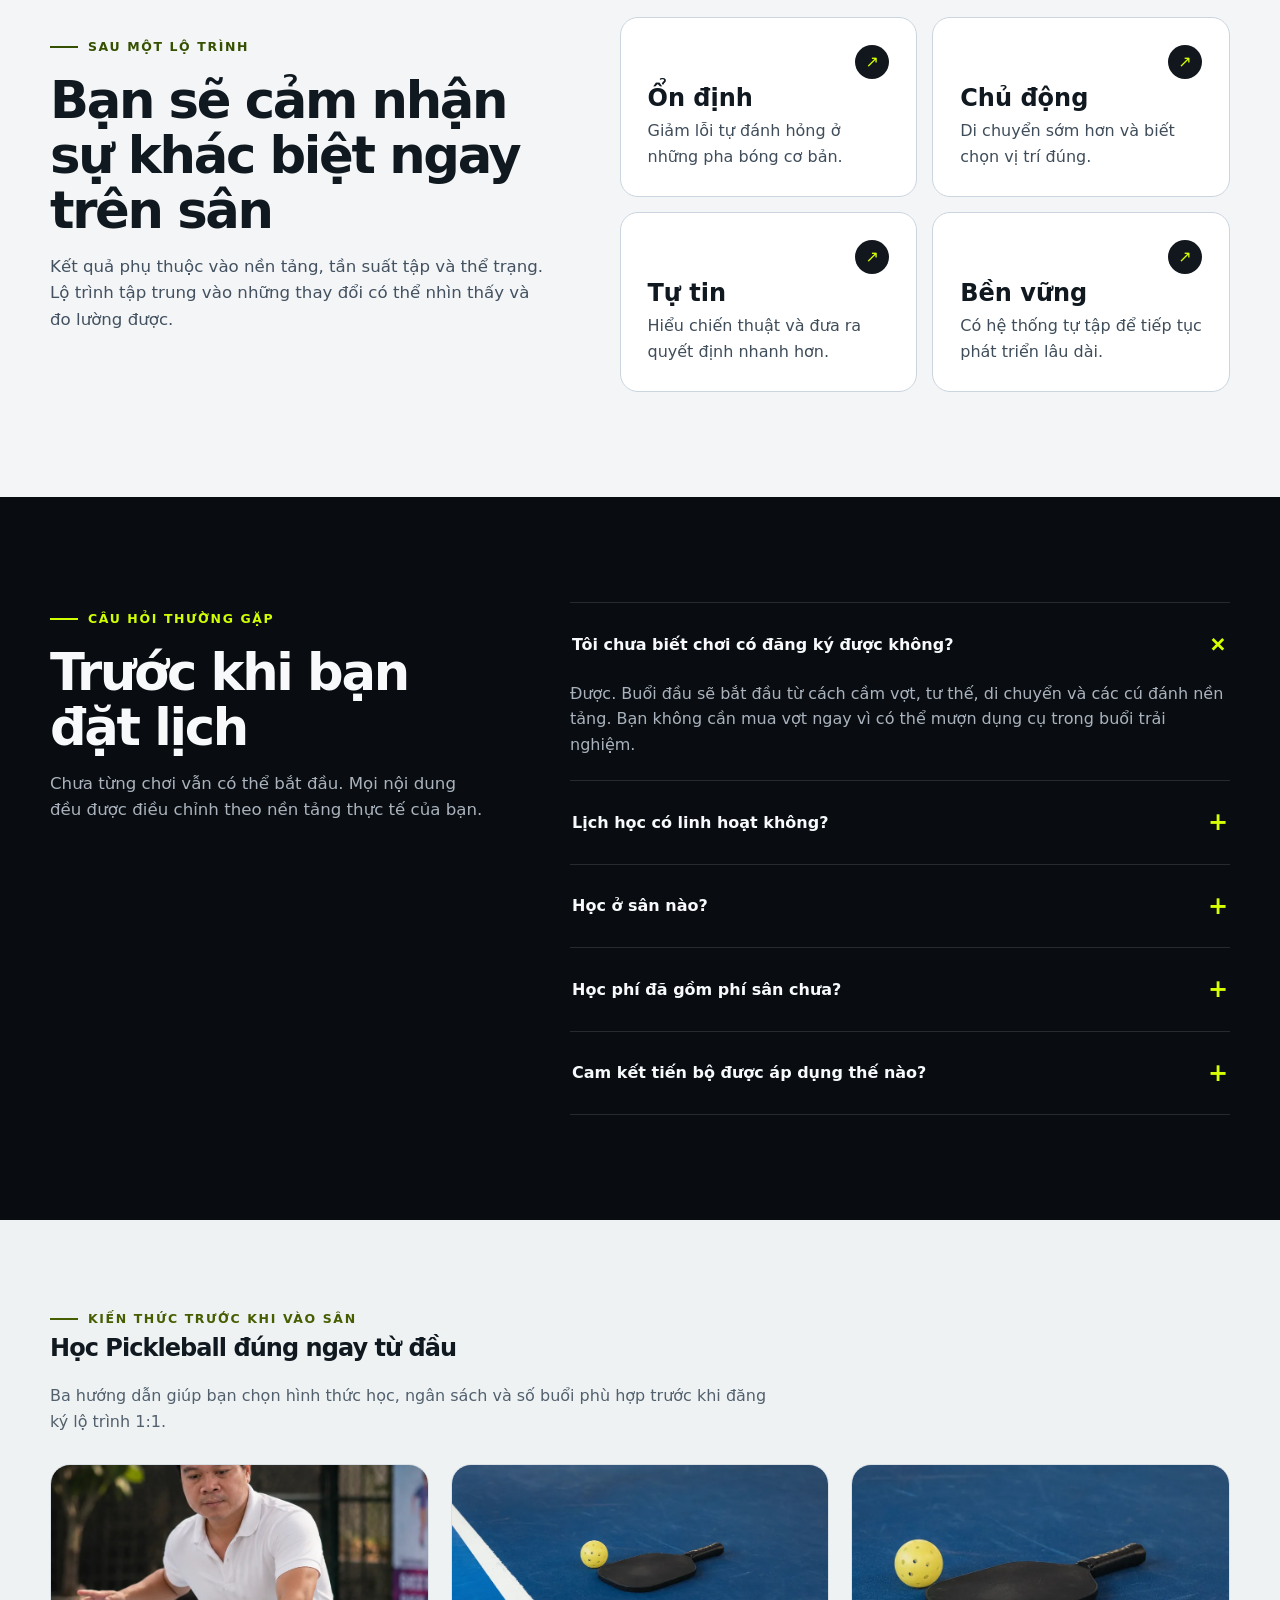
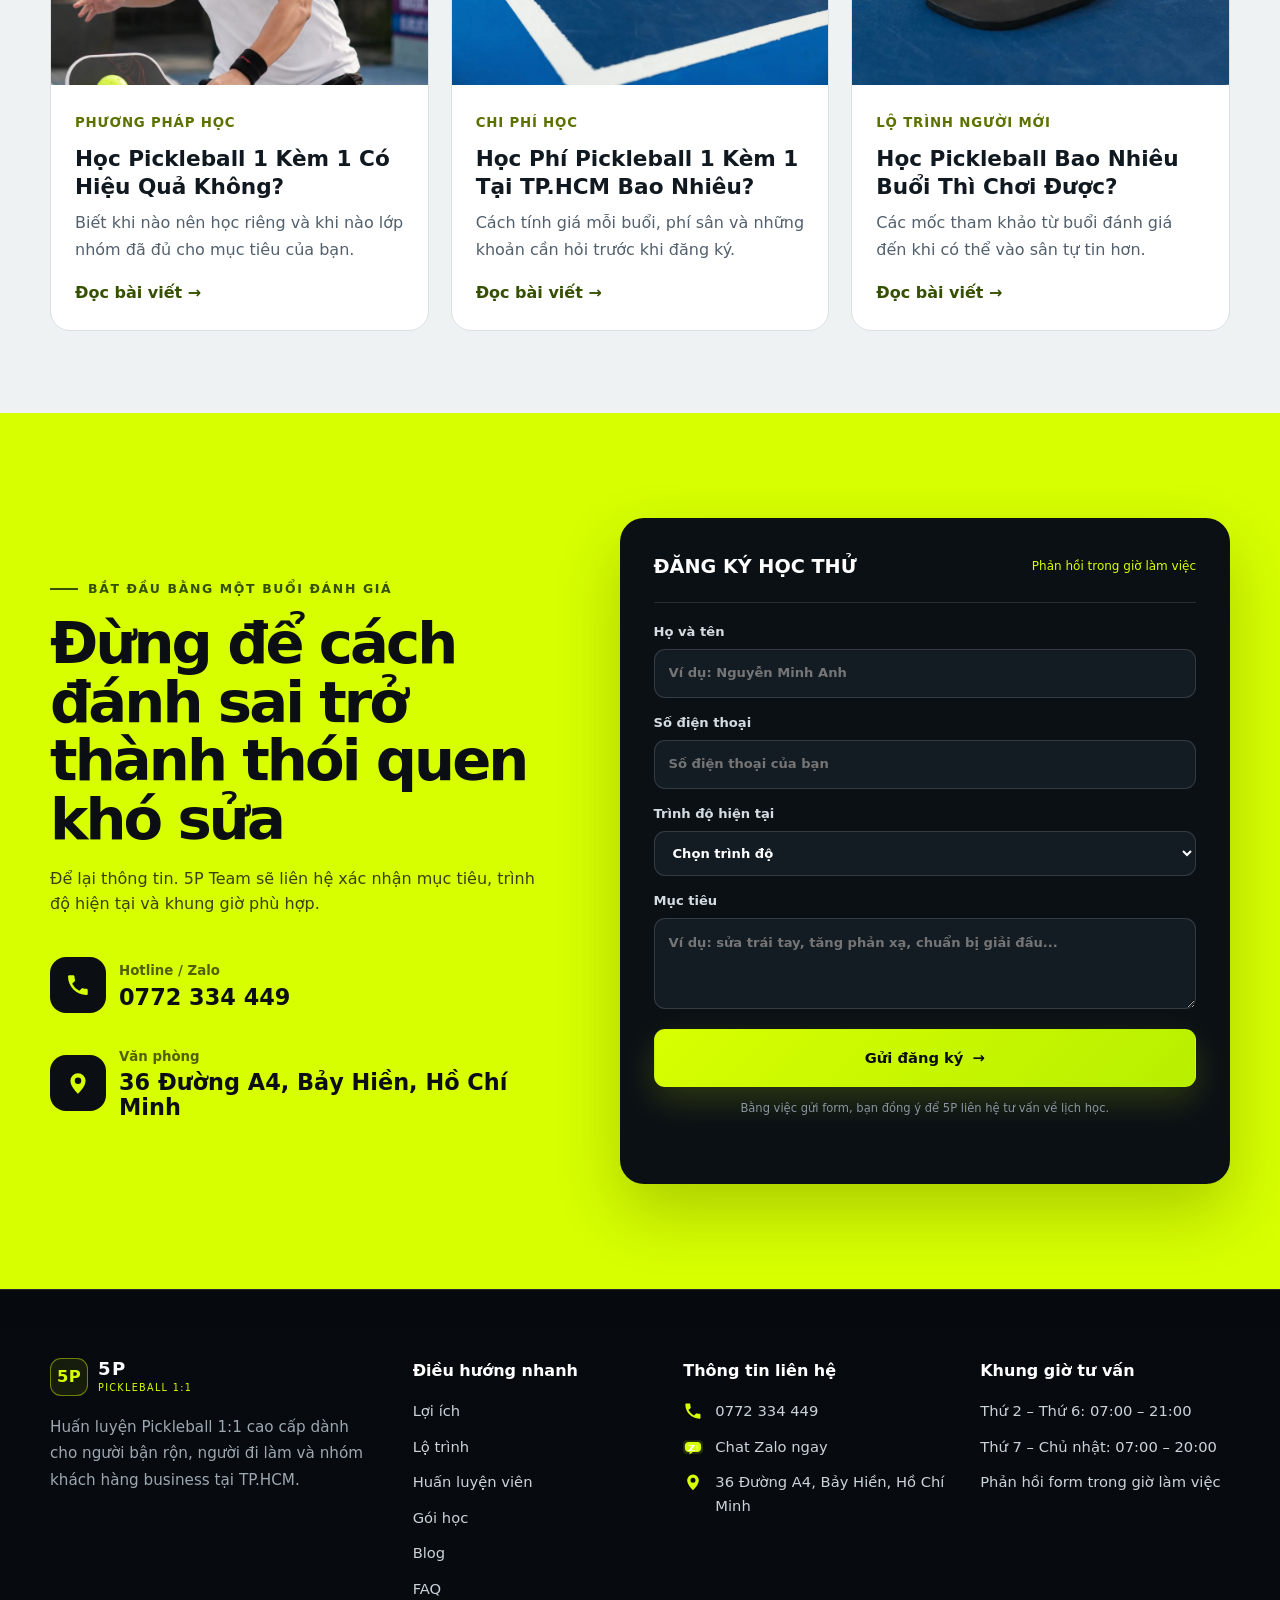
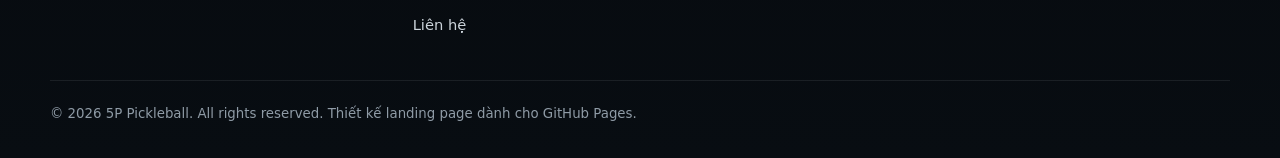
==== commit af452d79: "Add files via upload" ====
--- a/index.html
+++ b/index.html
@@ -3,16 +3,16 @@
 <head>
   <meta charset="utf-8">
   <meta name="viewport" content="width=device-width, initial-scale=1">
-  <title>Dạy Pickleball 1 Kèm 1 Tại TP.HCM | Coach Linh – 5P</title>
-  <meta name="description" content="Coach Linh nhận dạy Pickleball 1 kèm 1 tại TP.HCM với lộ trình cá nhân hóa, lịch học linh hoạt, video sửa kỹ thuật và các gói 8–16 buổi.">
+  <title>Dạy Kèm Pickleball 1:1 Bao Lên Trình | 5P</title>
+  <meta name="description" content="Dạy kèm Pickleball 1:1 bao lên trình, lên level Business với lộ trình cá nhân hóa, lịch học linh hoạt và huấn luyện riêng tại TP.HCM.">
   <meta name="robots" content="index, follow, max-image-preview:large">
   <meta name="theme-color" content="#090d12">
   <meta property="og:type" content="website">
   <meta property="og:locale" content="vi_VN">
   <meta property="og:url" content="https://daykempickleball.com/">
   <meta property="og:site_name" content="5P Pickleball 1:1">
-  <meta property="og:title" content="Dạy Pickleball 1 Kèm 1 Tại TP.HCM | Coach Linh – 5P">
-  <meta property="og:description" content="Lộ trình Pickleball 1:1 cá nhân hóa, lịch học linh hoạt và video sửa kỹ thuật dành cho người bận rộn tại TP.HCM.">
+  <meta property="og:title" content="Dạy Kèm Pickleball 1:1 Bao Lên Trình | 5P">
+  <meta property="og:description" content="Dạy kèm Pickleball 1:1 bao lên trình, lên level Business với lộ trình cá nhân hóa, lịch học linh hoạt và huấn luyện riêng tại TP.HCM.">
   <meta property="og:image" content="https://daykempickleball.com/share-zalo-pickleball.png">
   <meta property="og:image:url" content="https://daykempickleball.com/share-zalo-pickleball.png">
   <meta property="og:image:secure_url" content="https://daykempickleball.com/share-zalo-pickleball.png">
@@ -21,13 +21,14 @@
   <meta property="og:image:height" content="909">
   <meta property="og:image:alt" content="5P Pickleball 1:1 - Dạy kèm pickleball 1:1 bao lên trình, lên level business">
   <meta name="twitter:card" content="summary_large_image">
-  <meta name="twitter:title" content="Dạy Pickleball 1 Kèm 1 Tại TP.HCM | Coach Linh – 5P">
-  <meta name="twitter:description" content="Lộ trình Pickleball 1:1 cá nhân hóa, lịch học linh hoạt và video sửa kỹ thuật tại TP.HCM.">
+  <meta name="twitter:title" content="Dạy Kèm Pickleball 1:1 Bao Lên Trình | 5P">
+  <meta name="twitter:description" content="Dạy kèm Pickleball 1:1 bao lên trình, lên level Business với lộ trình cá nhân hóa, lịch học linh hoạt và huấn luyện riêng tại TP.HCM.">
   <meta name="twitter:image" content="https://daykempickleball.com/share-zalo-pickleball.png">
   <meta name="twitter:image:alt" content="5P Pickleball 1:1 - Dạy kèm Pickleball cá nhân tại TP.HCM">
   <link rel="canonical" href="https://daykempickleball.com/">
-  <link rel="icon" href="assets/favicon.svg" type="image/svg+xml">
-  <link rel="apple-touch-icon" sizes="180x180" href="assets/apple-touch-icon.png">
+  <link rel="icon" type="image/png" sizes="96x96" href="https://daykempickleball.com/favicon-96x96.png">
+  <link rel="shortcut icon" type="image/x-icon" href="https://daykempickleball.com/favicon.ico">
+  <link rel="apple-touch-icon" sizes="180x180" href="https://daykempickleball.com/assets/apple-touch-icon.png">
   <link rel="preload" href="assets/hero.webp" as="image" type="image/webp" fetchpriority="high">
   <link rel="stylesheet" href="style.css?v=20260714-pricing-contrast-v3">
   <link rel="stylesheet" href="blog.css?v=20260728">
@@ -254,7 +255,7 @@
       -webkit-text-fill-color: #ffffff !important;
     }
 
-    /* Ảnh Coach Linh hiển thị trọn vẹn, nhỏ gọn và không còn bị crop. */
+    /* Ảnh 5P Team hiển thị trọn vẹn, nhỏ gọn và không còn bị crop. */
     #hlv .coach-grid {
       grid-template-columns: minmax(360px, 0.82fr) minmax(0, 1.18fr) !important;
       gap: clamp(40px, 5vw, 72px) !important;
@@ -392,7 +393,7 @@
         <div class="hero-copy">
           <span class="eyebrow">Huấn luyện Pickleball cá nhân 1:1 tại TP.HCM</span>
           <h1 aria-label="Dạy Kèm Pickleball 1:1 Bao Lên Trình, Lên Level Business"><span class="hero-title-line hero-title-kicker">Dạy Kèm Pickleball 1:1</span><span class="hero-title-line hero-title-accent">Bao Lên Trình</span><span class="hero-title-line">Lên Level Business</span></h1>
-          <p class="hero-sub">Coach Linh xây dựng lộ trình riêng tại TP.HCM cho người bận rộn: học đúng kỹ thuật, sửa lỗi tận gốc và làm chủ trận đấu chỉ với 2–3 buổi mỗi tuần.</p>
+          <p class="hero-sub">5P Team xây dựng lộ trình riêng tại TP.HCM cho người bận rộn: học đúng kỹ thuật, sửa lỗi tận gốc và làm chủ trận đấu chỉ với 2–3 buổi mỗi tuần.</p>
 
           <div class="hero-actions">
             <a class="btn btn-primary btn-lg" href="#dang-ky">
@@ -528,12 +529,12 @@
     <section class="section section-dark coach-section" id="hlv">
       <div class="container coach-grid">
         <div class="coach-photo reveal">
-          <img src="assets/coach.webp" alt="Coach Linh – huấn luyện viên Pickleball 1:1" width="900" height="1100" loading="lazy" decoding="async">
+          <img src="assets/coach.webp" alt="5P Team – huấn luyện viên Pickleball 1:1" width="900" height="1100" loading="lazy" decoding="async">
           <span class="photo-label">HUẤN LUYỆN 1:1</span>
         </div>
         <div class="coach-copy reveal delay-1">
           <span class="eyebrow">Huấn luyện viên đồng hành</span>
-          <h2>Coach Linh</h2>
+          <h2>5P Team</h2>
           <p class="lead">Phong cách huấn luyện thực tế, dễ hiểu, tập trung vào hiệu quả thi đấu thay vì những động tác màu mè.</p>
           <ul class="check-list">
             <li><span>✓</span> Đánh giá kỹ thuật bằng video ở góc quay chậm.</li>
@@ -542,7 +543,7 @@
             <li><span>✓</span> Hỗ trợ hỏi đáp kỹ thuật trong 7 ngày sau mỗi buổi.</li>
           </ul>
           <blockquote>“Mục tiêu không phải là đánh thật mạnh, mà là biết đánh đúng quả bóng vào đúng thời điểm.”</blockquote>
-          <a class="text-link" href="#dang-ky">Đăng ký buổi đánh giá cùng Coach Linh <span>→</span></a>
+          <a class="text-link" href="#dang-ky">Đăng ký buổi đánh giá cùng 5P Team <span>→</span></a>
         </div>
       </div>
     </section>
@@ -703,7 +704,7 @@
         <div class="cta-copy reveal">
           <span class="eyebrow dark">Bắt đầu bằng một buổi đánh giá</span>
           <h2>Đừng để cách đánh sai trở thành thói quen khó sửa</h2>
-          <p>Để lại thông tin. Coach Linh sẽ liên hệ xác nhận mục tiêu, trình độ hiện tại và khung giờ phù hợp.</p>
+          <p>Để lại thông tin. 5P Team sẽ liên hệ xác nhận mục tiêu, trình độ hiện tại và khung giờ phù hợp.</p>
           <div class="contact-list">
             <a class="js-phone contact-card" href="#"><span><svg viewBox="0 0 24 24" aria-hidden="true"><use href="#icon-phone"/></svg></span><div><small>Hotline / Zalo</small><strong class="js-phone-text">0772 334 449</strong></div></a>
             <div class="contact-card"><span><svg viewBox="0 0 24 24" aria-hidden="true"><use href="#icon-pin"/></svg></span><div><small>Văn phòng</small><strong>36 Đường A4, Bảy Hiền, Hồ Chí Minh</strong></div></div>
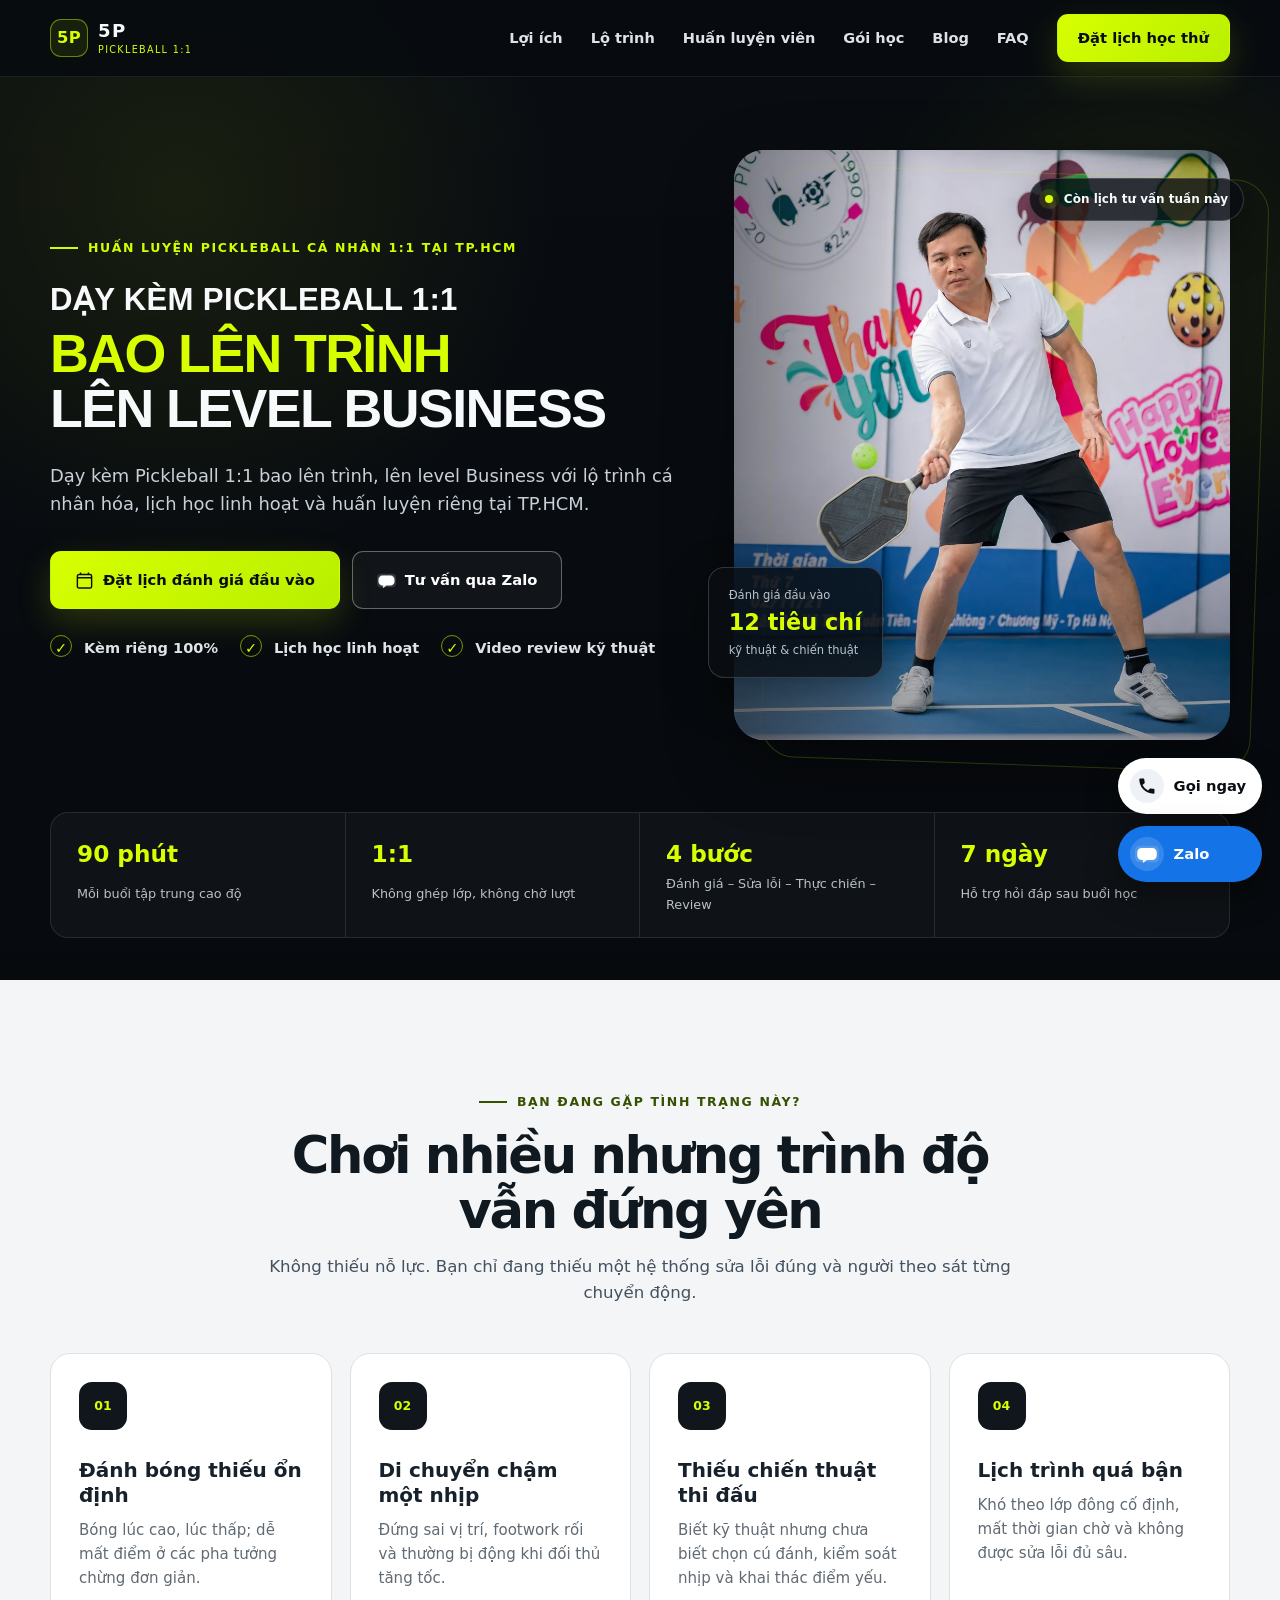
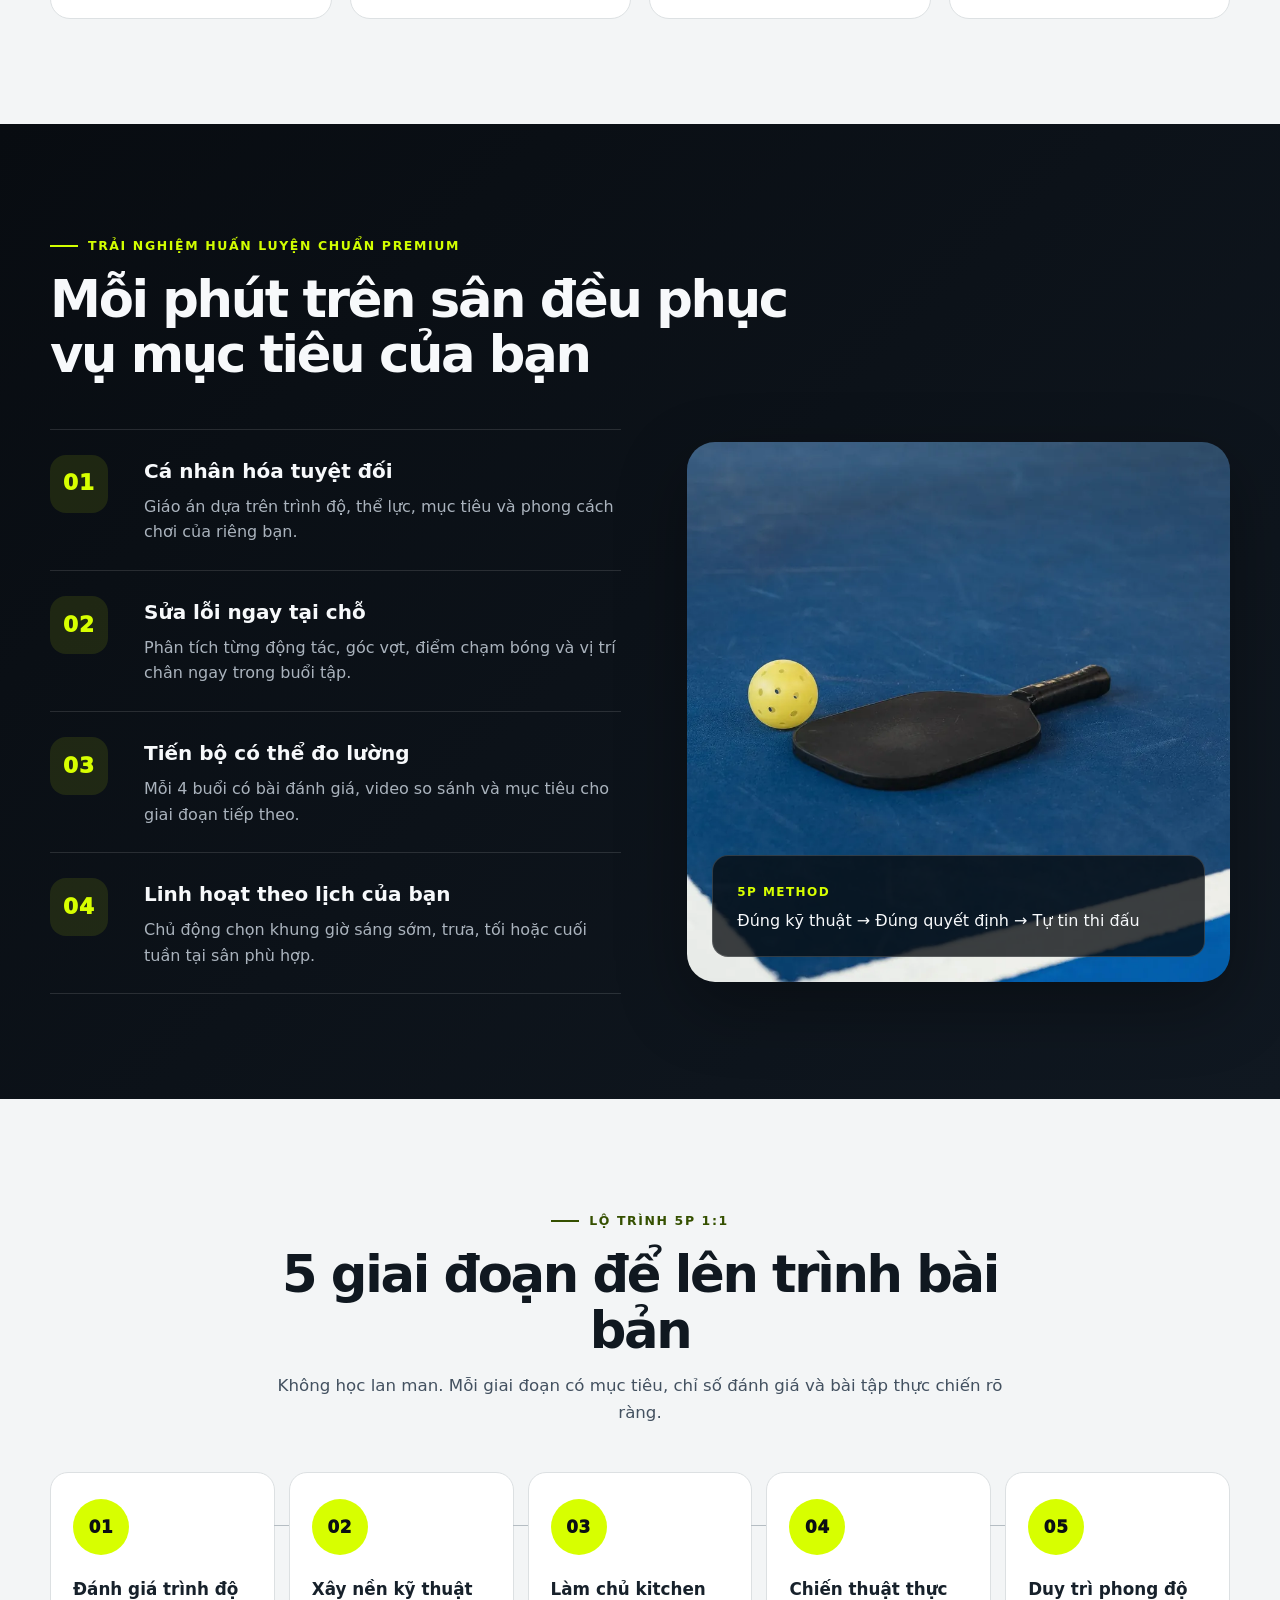
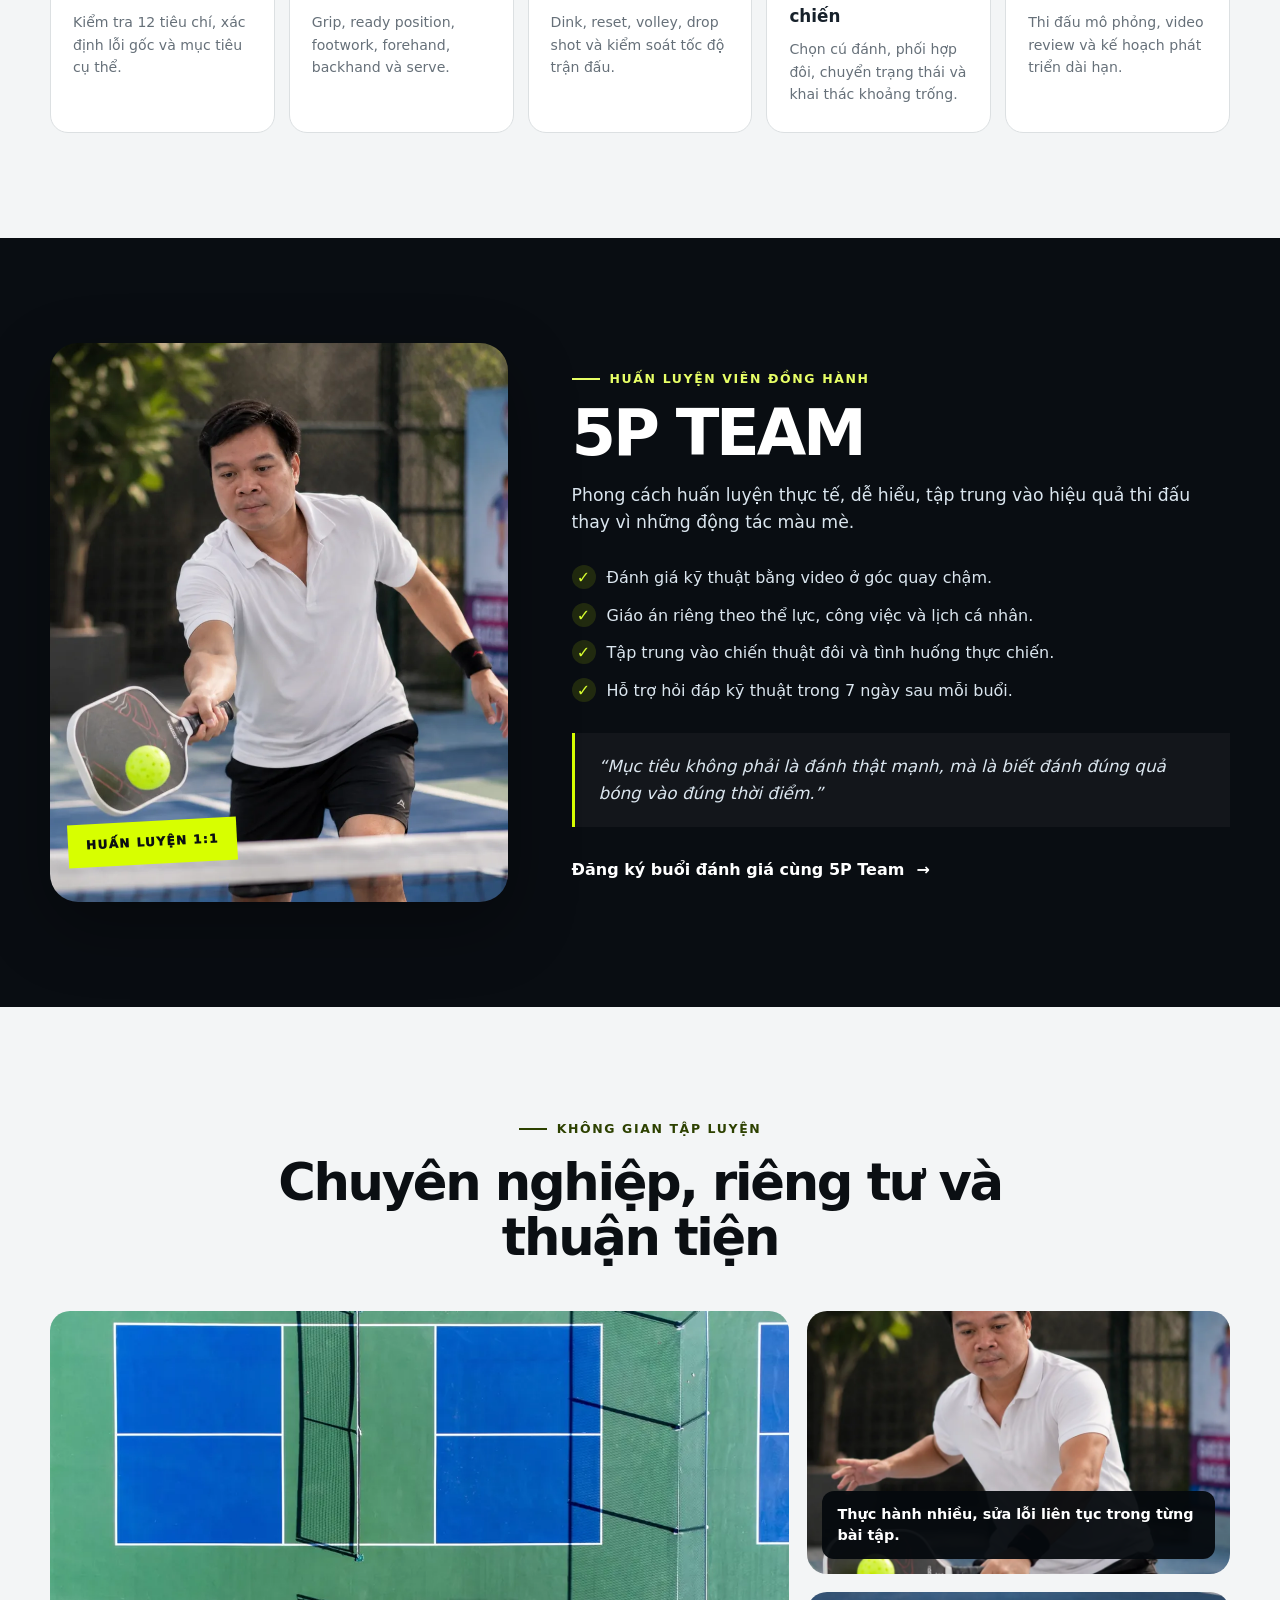
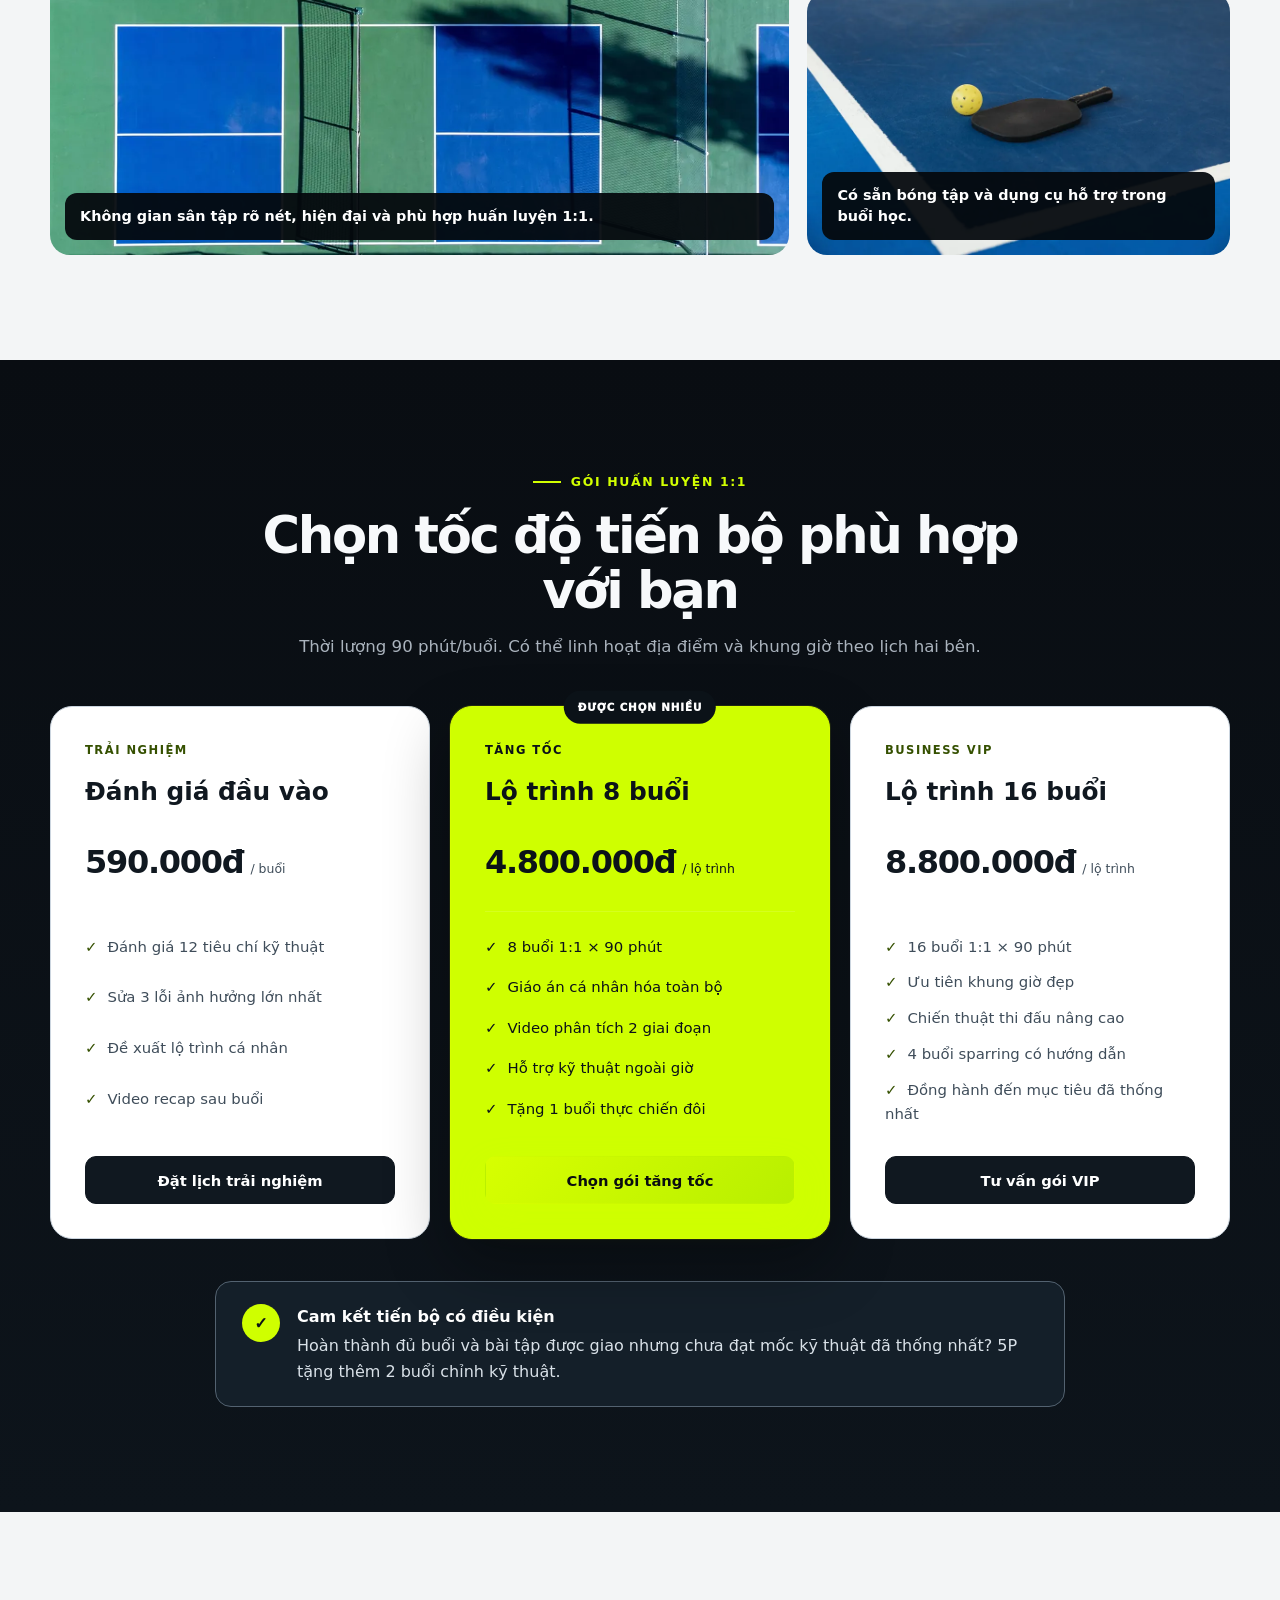
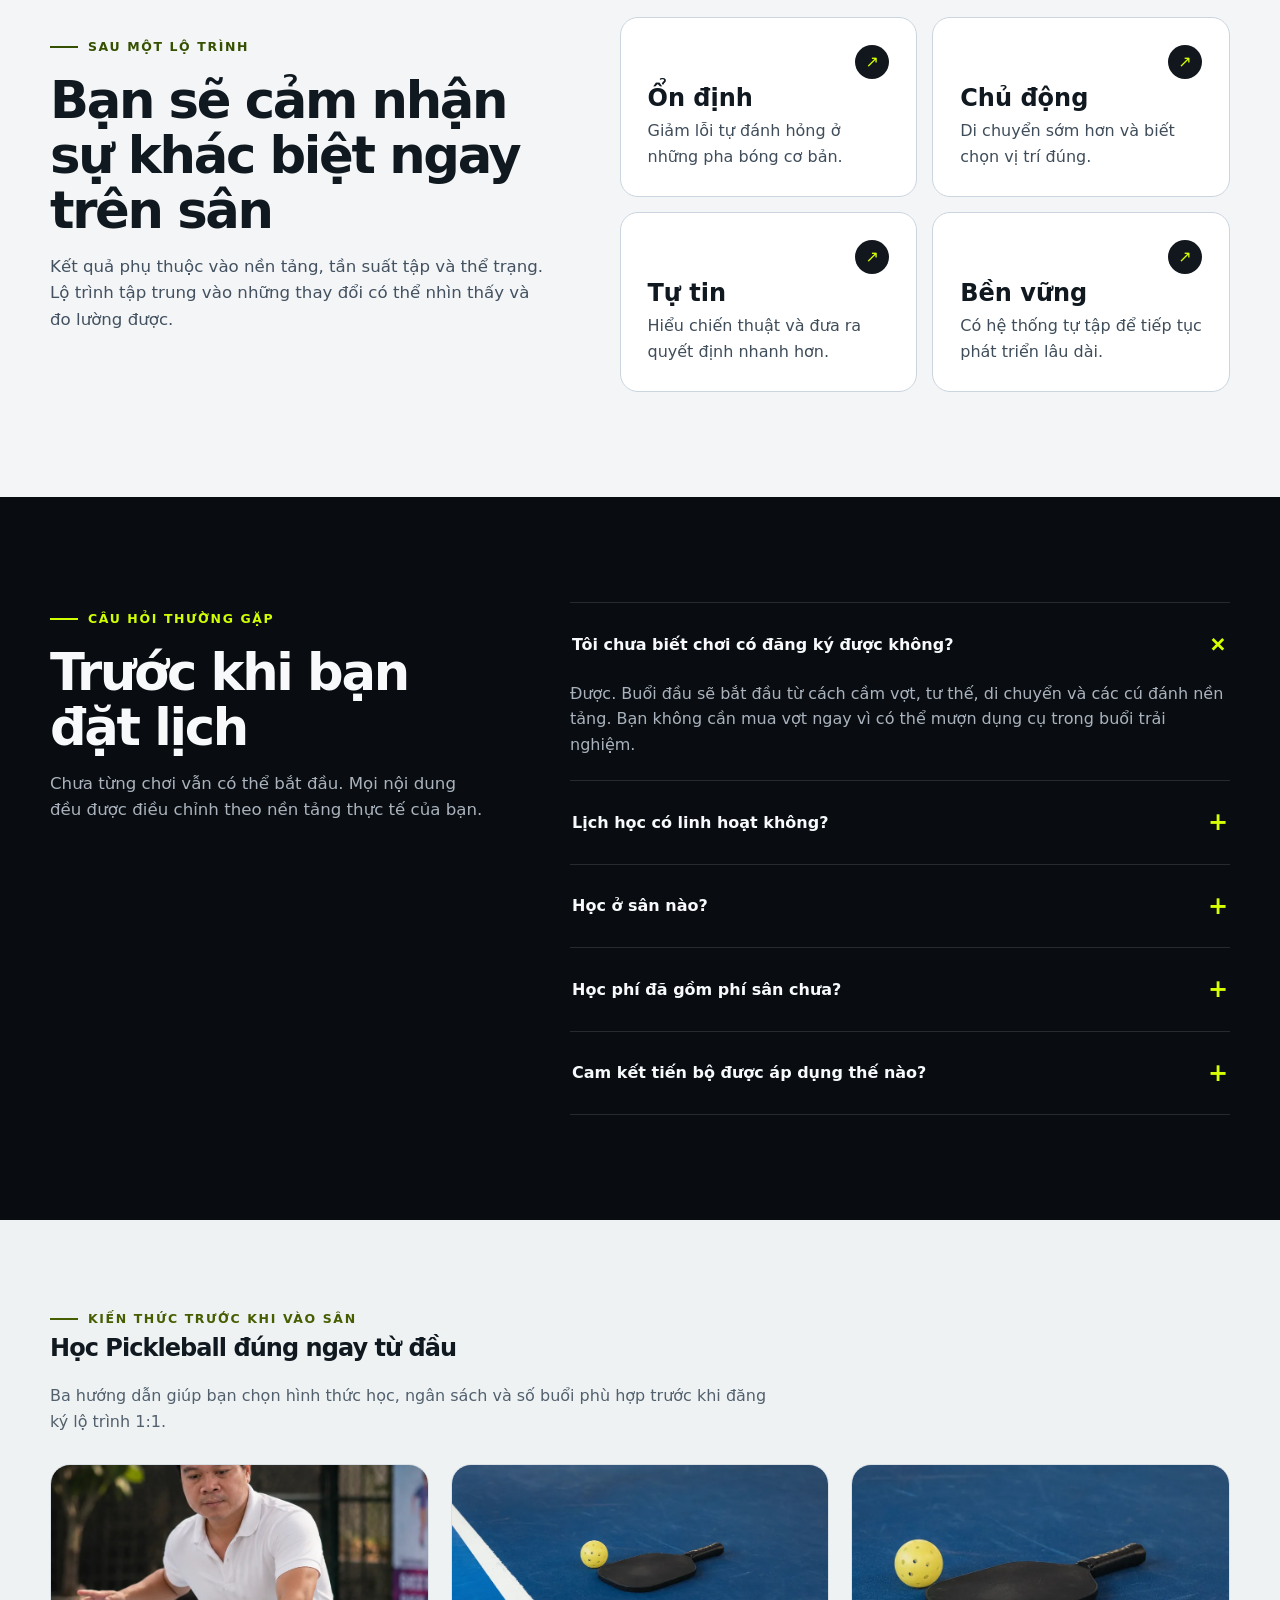
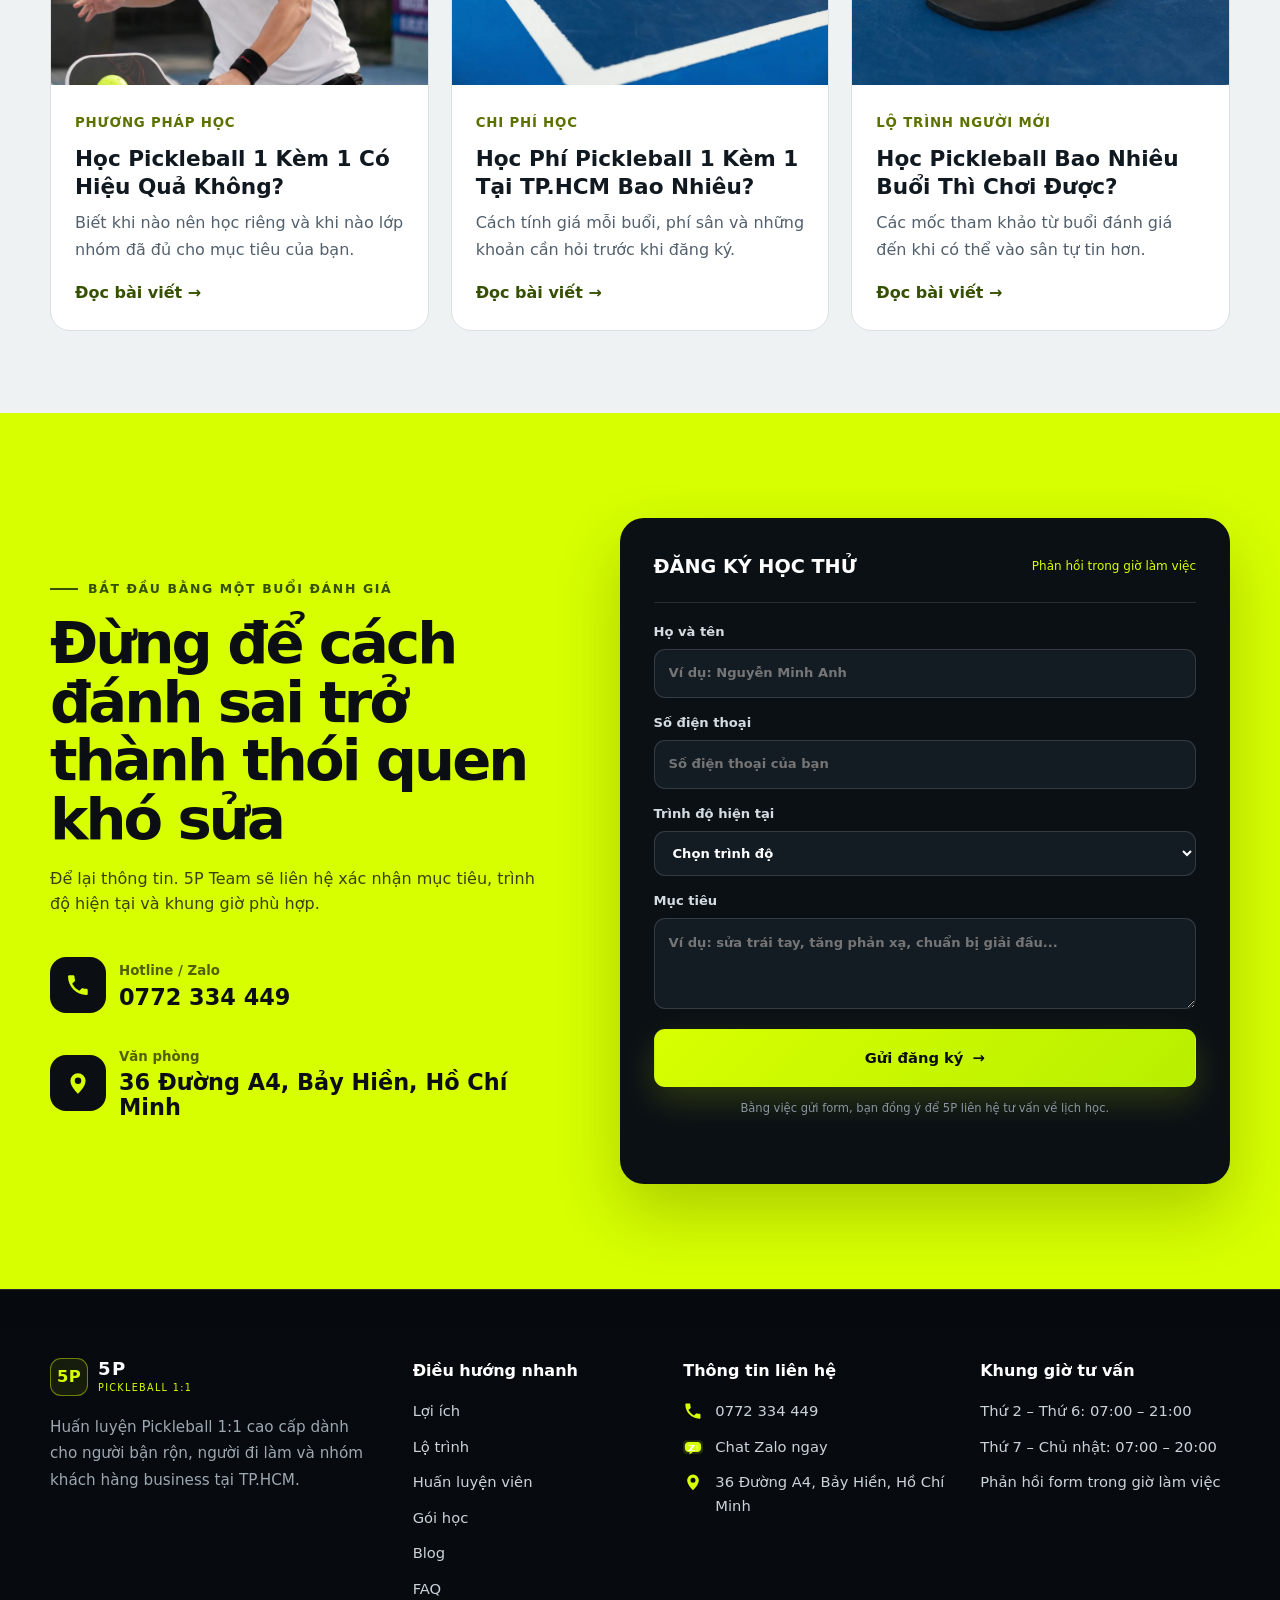
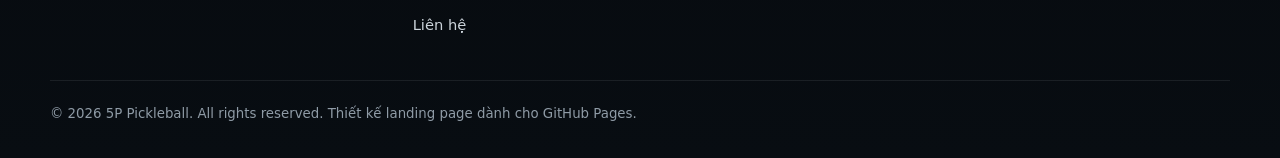
==== commit 74c86918: "Add files via upload" ====
--- a/index.html
+++ b/index.html
@@ -393,7 +393,7 @@
         <div class="hero-copy">
           <span class="eyebrow">Huấn luyện Pickleball cá nhân 1:1 tại TP.HCM</span>
           <h1 aria-label="Dạy Kèm Pickleball 1:1 Bao Lên Trình, Lên Level Business"><span class="hero-title-line hero-title-kicker">Dạy Kèm Pickleball 1:1</span><span class="hero-title-line hero-title-accent">Bao Lên Trình</span><span class="hero-title-line">Lên Level Business</span></h1>
-          <p class="hero-sub">5P Team xây dựng lộ trình riêng tại TP.HCM cho người bận rộn: học đúng kỹ thuật, sửa lỗi tận gốc và làm chủ trận đấu chỉ với 2–3 buổi mỗi tuần.</p>
+          <p class="hero-sub">Dạy kèm Pickleball 1:1 bao lên trình, lên level Business với lộ trình cá nhân hóa, lịch học linh hoạt và huấn luyện riêng tại TP.HCM.</p>
 
           <div class="hero-actions">
             <a class="btn btn-primary btn-lg" href="#dang-ky">
